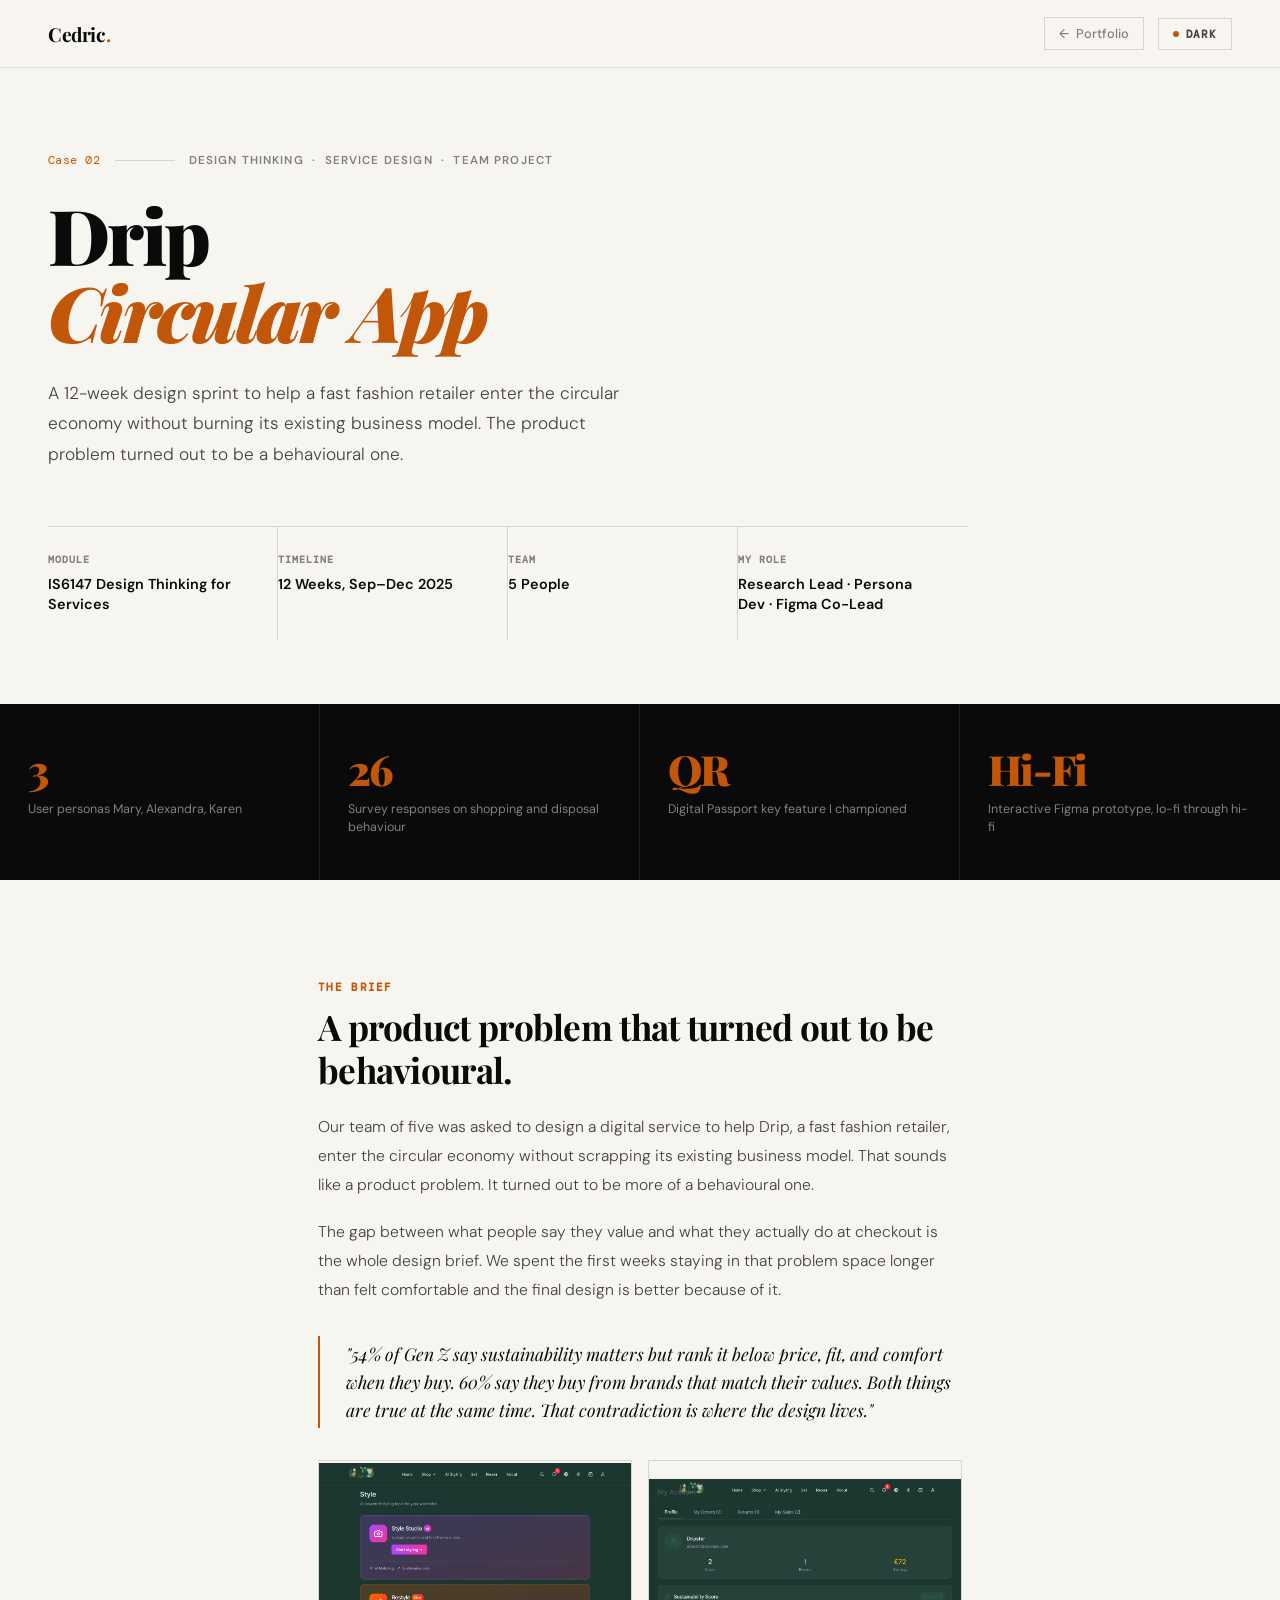
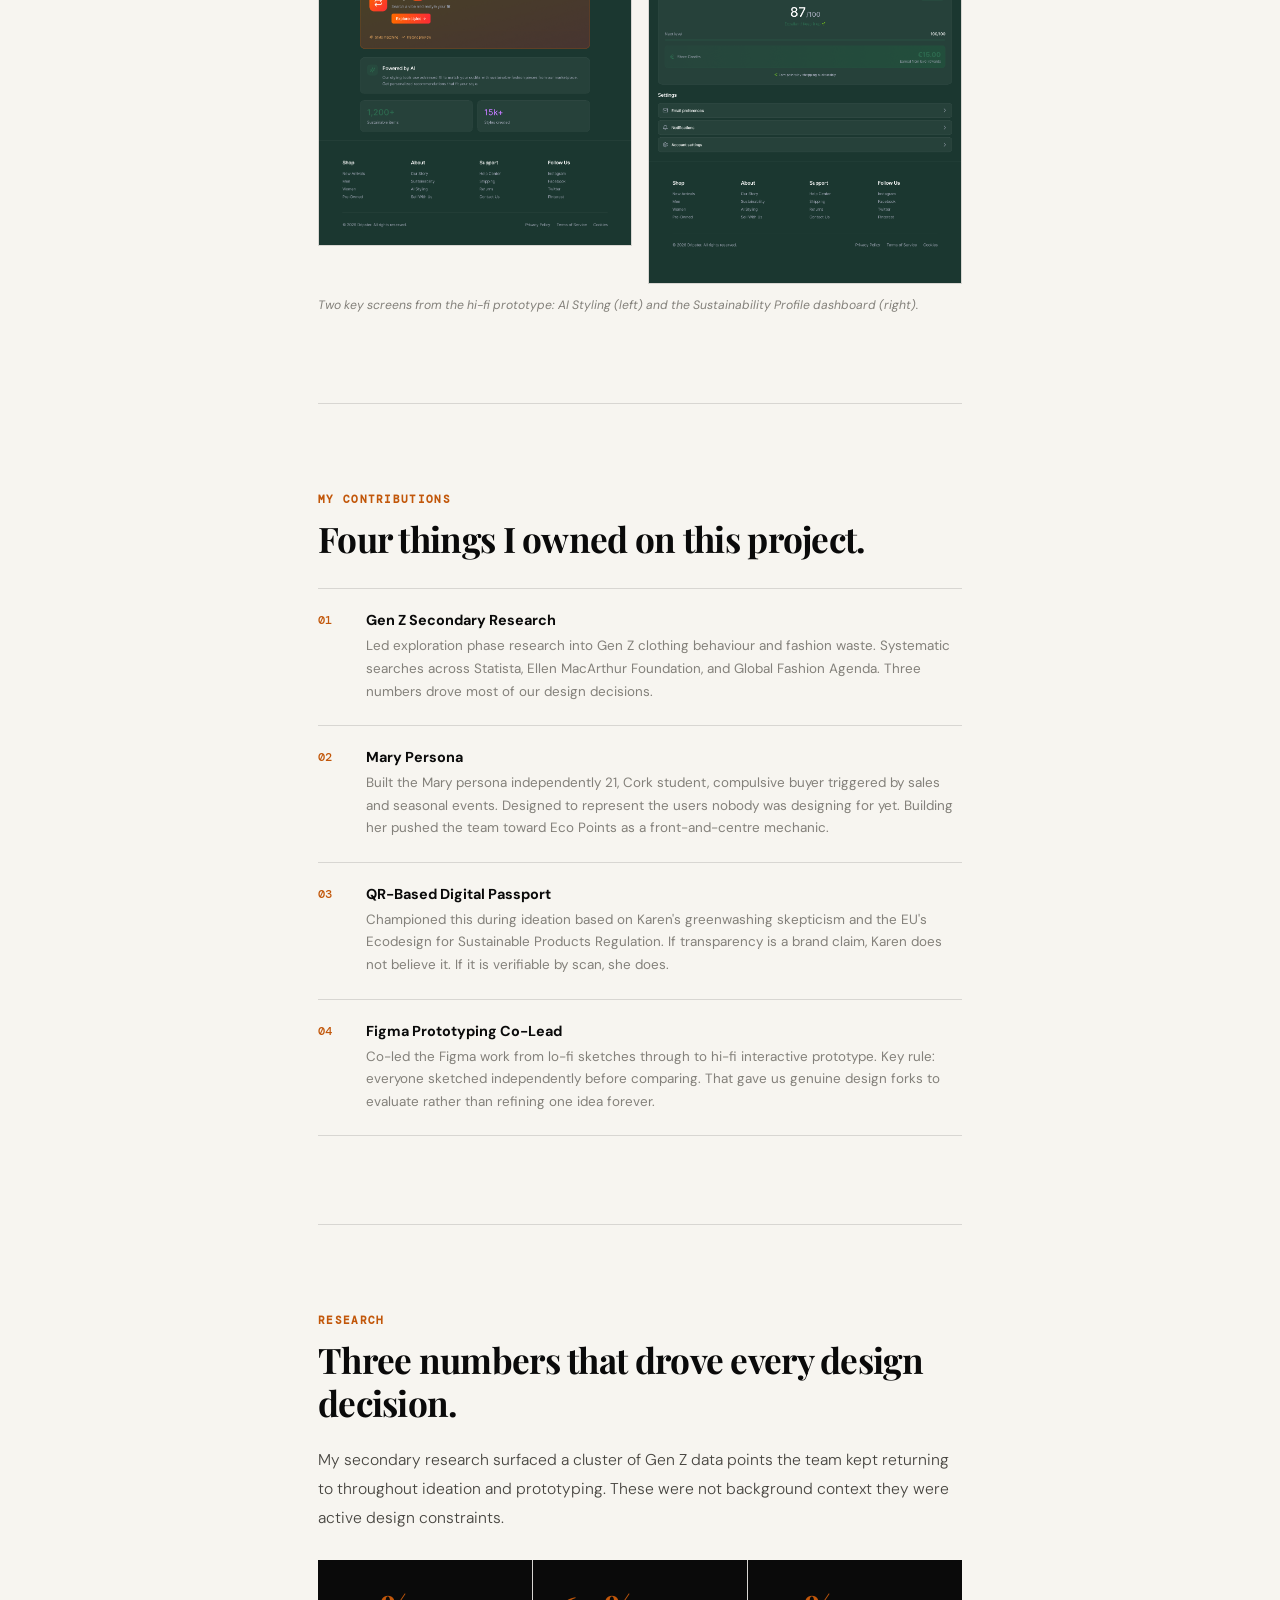
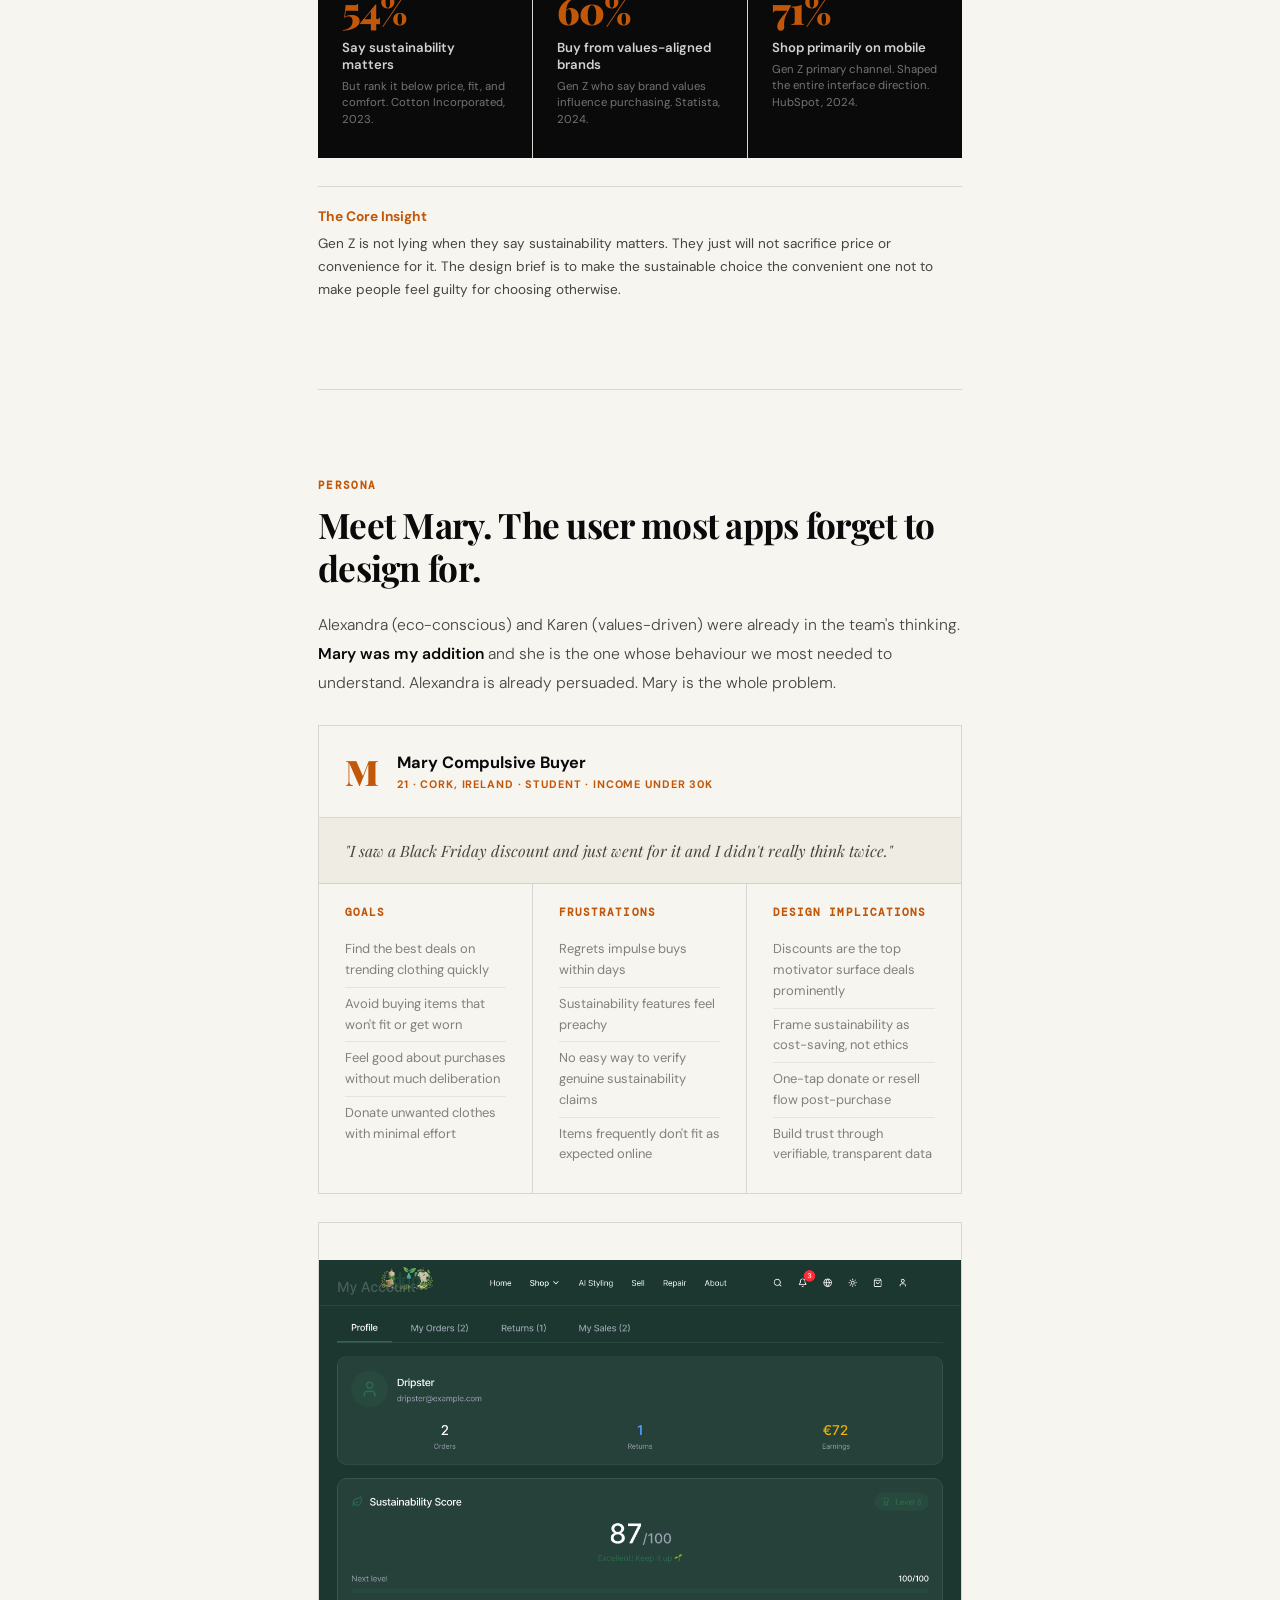
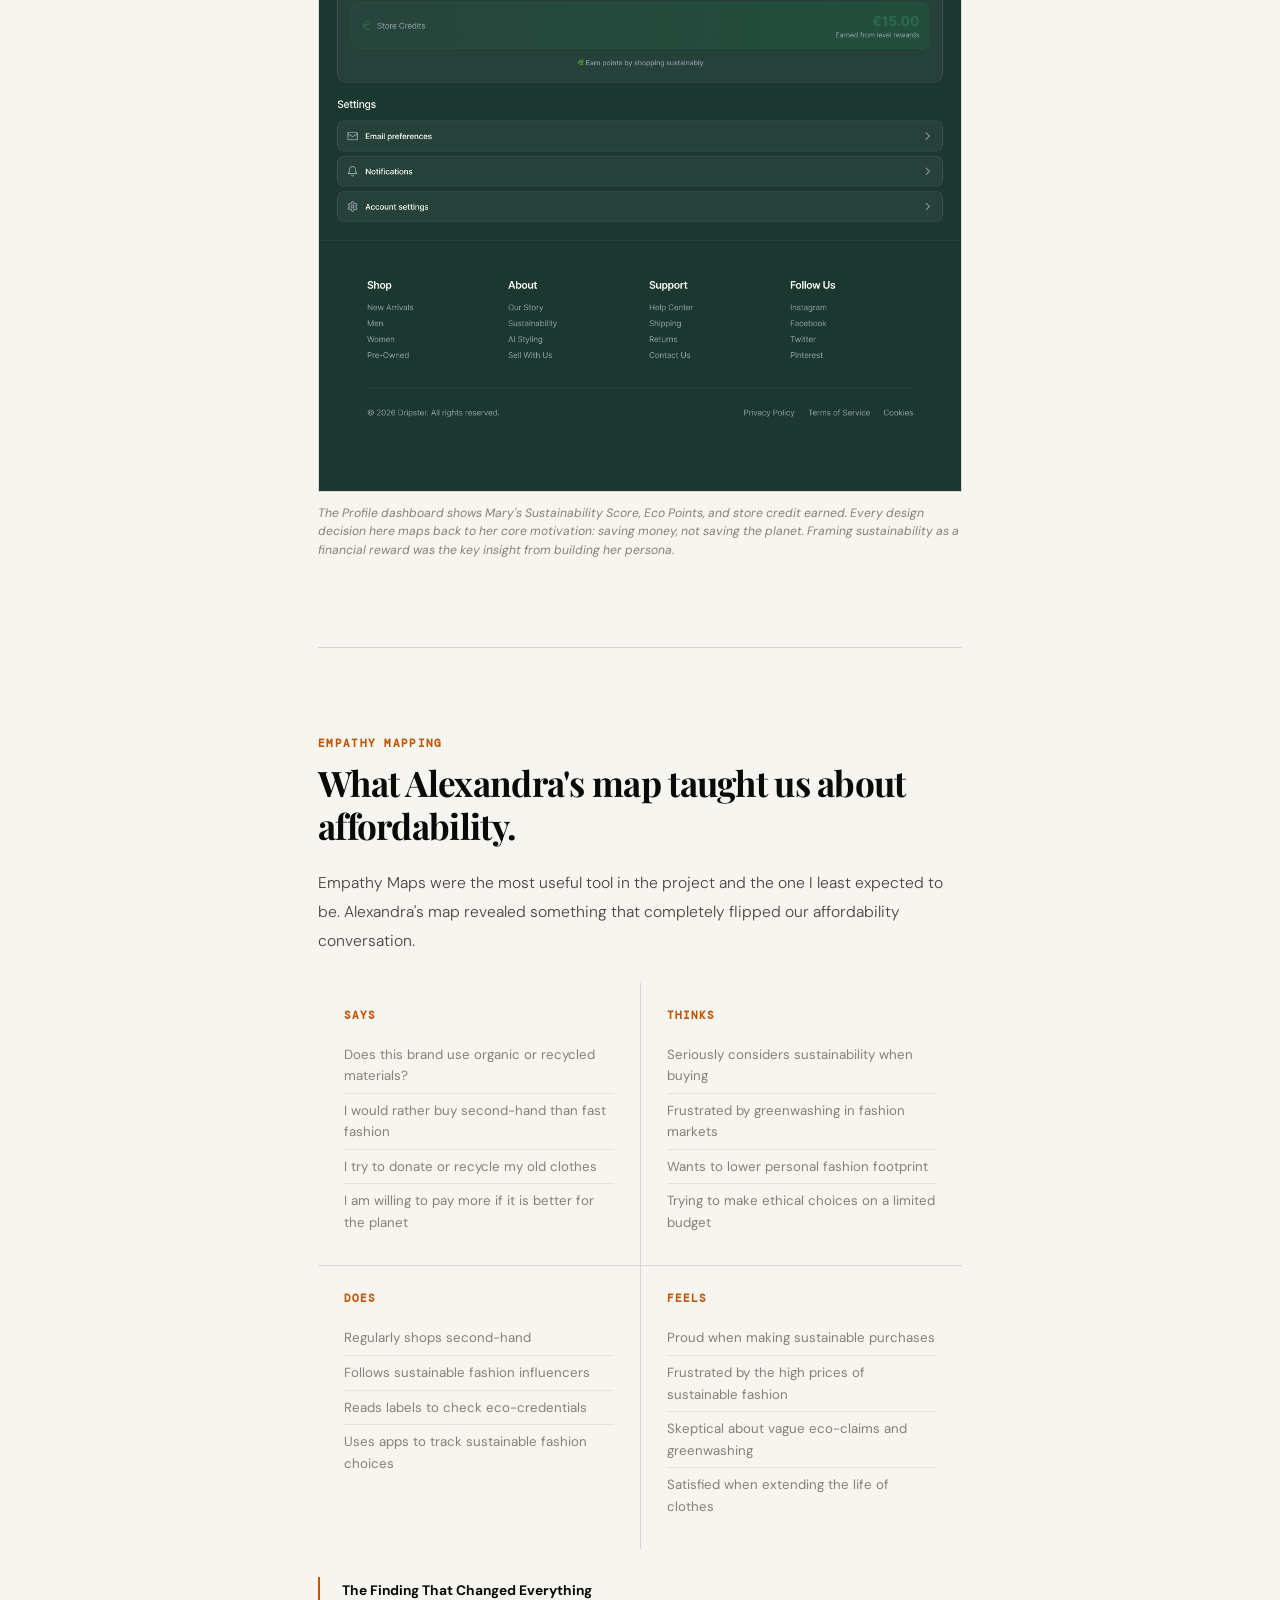
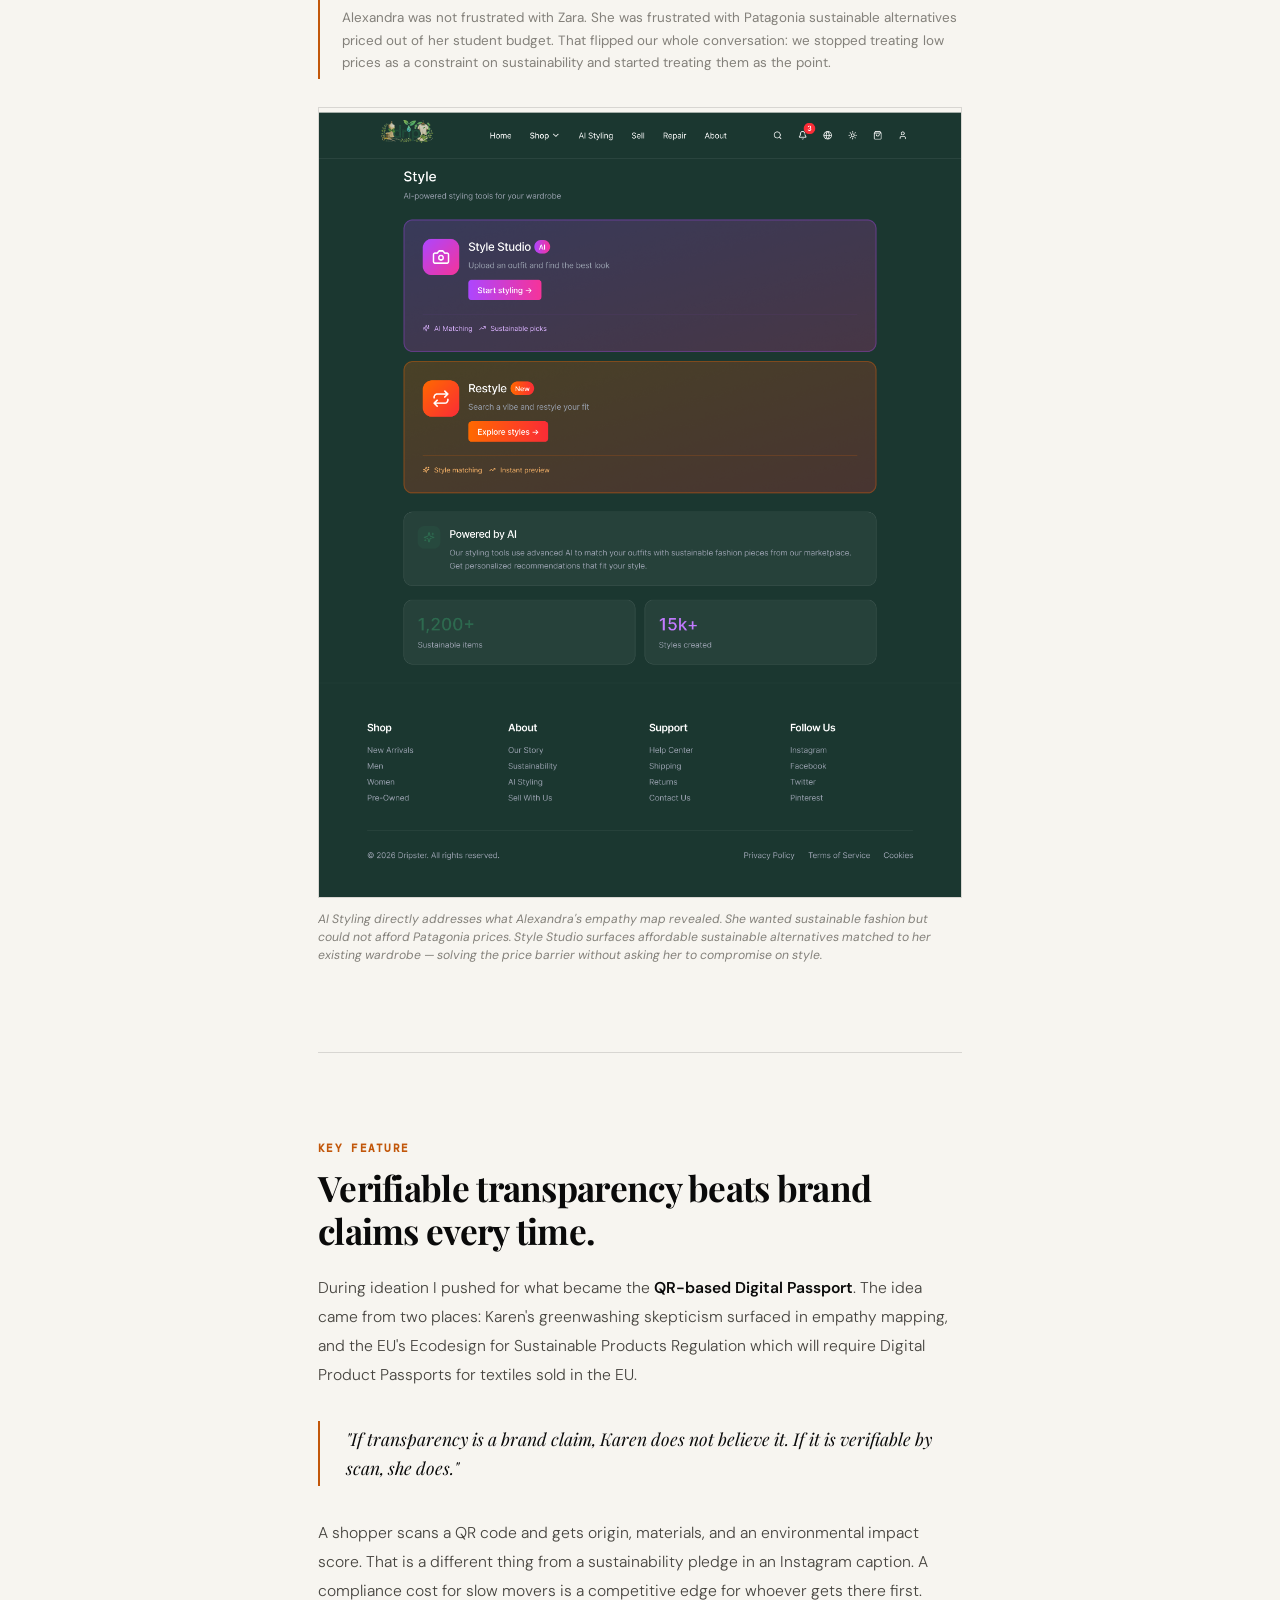
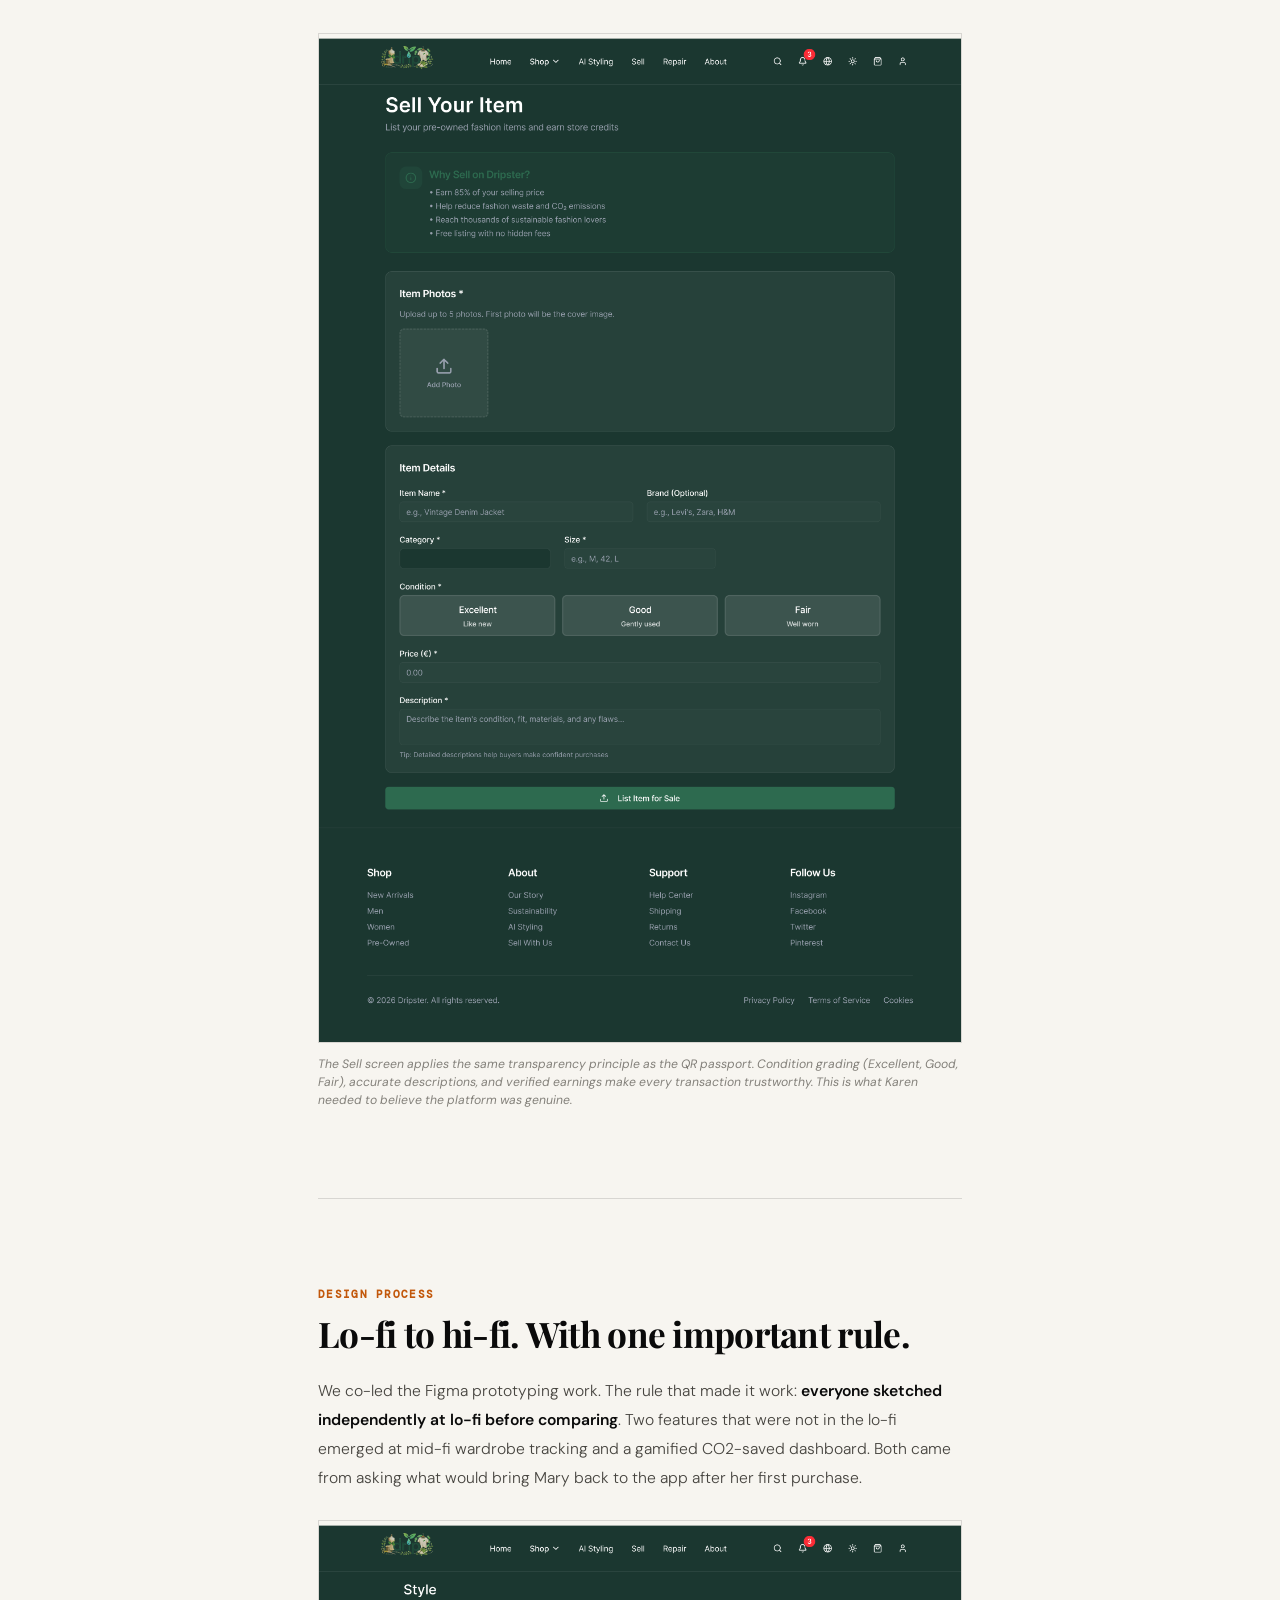
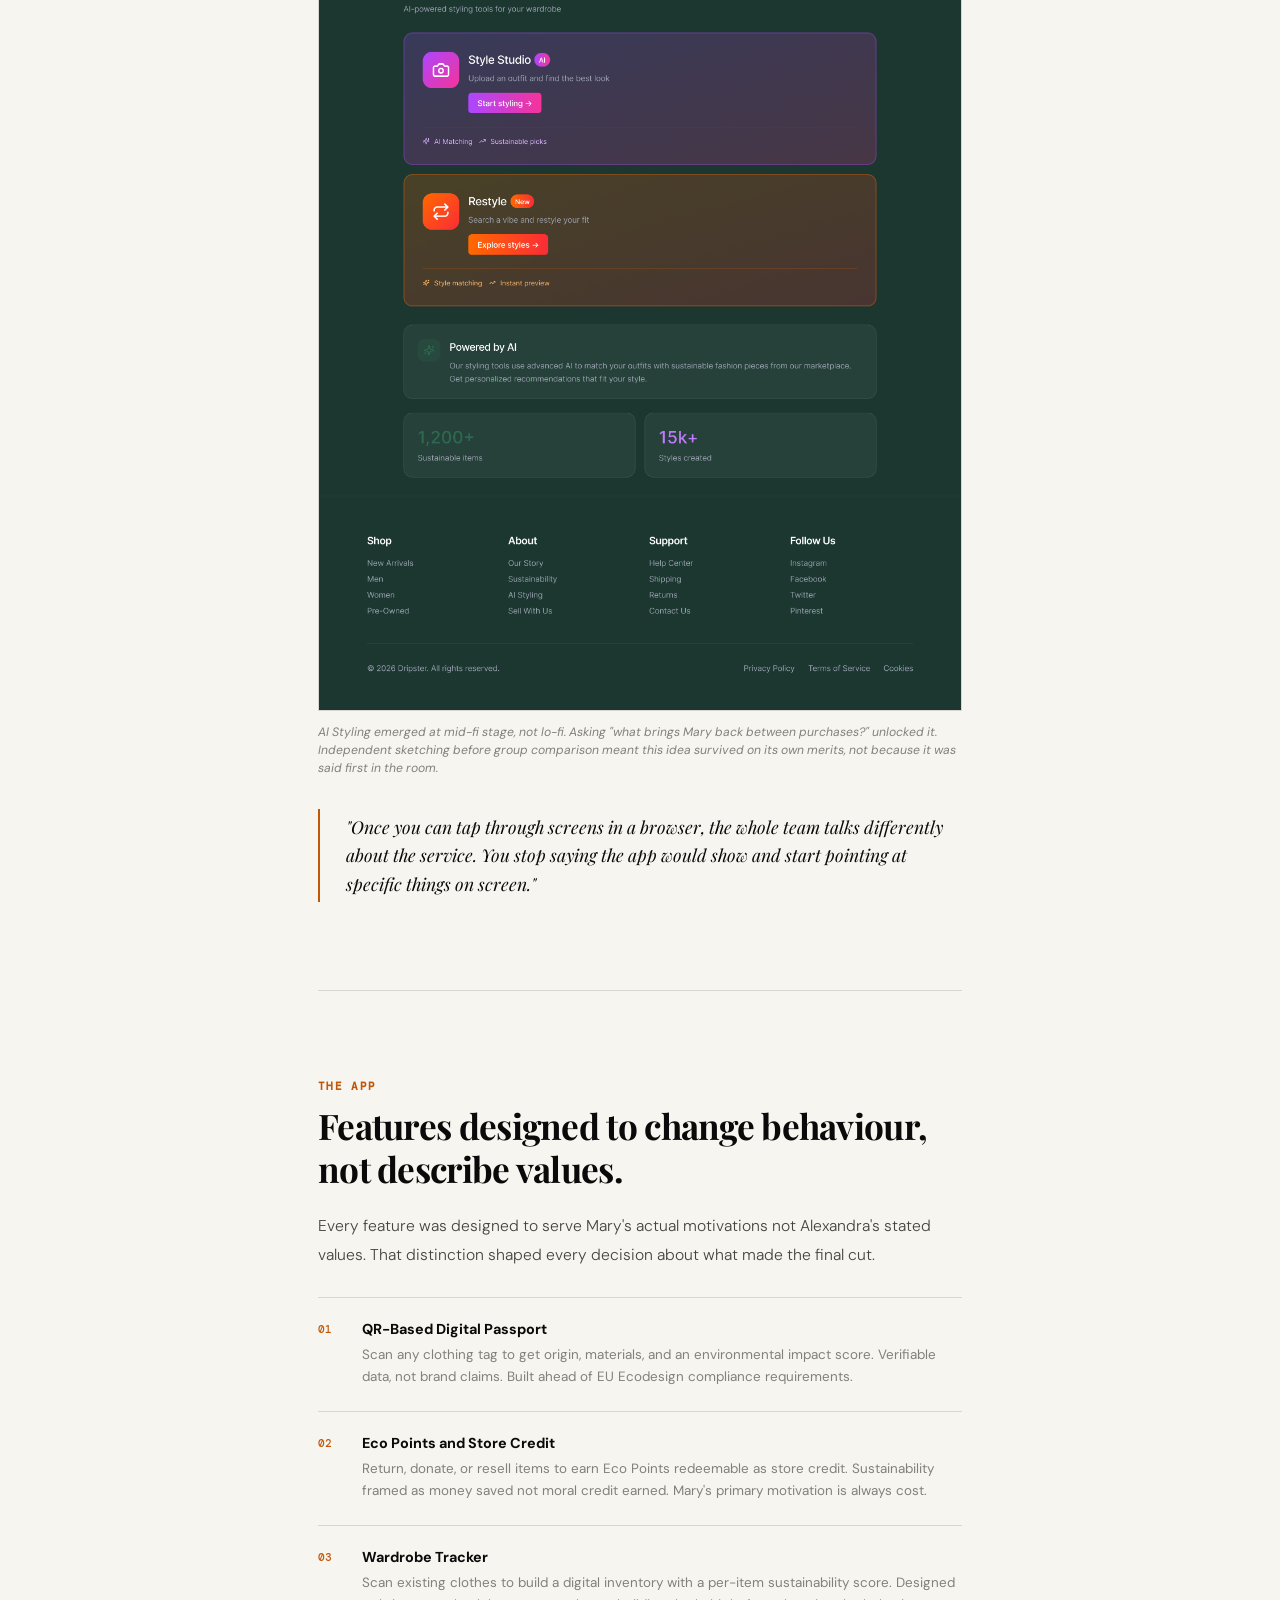
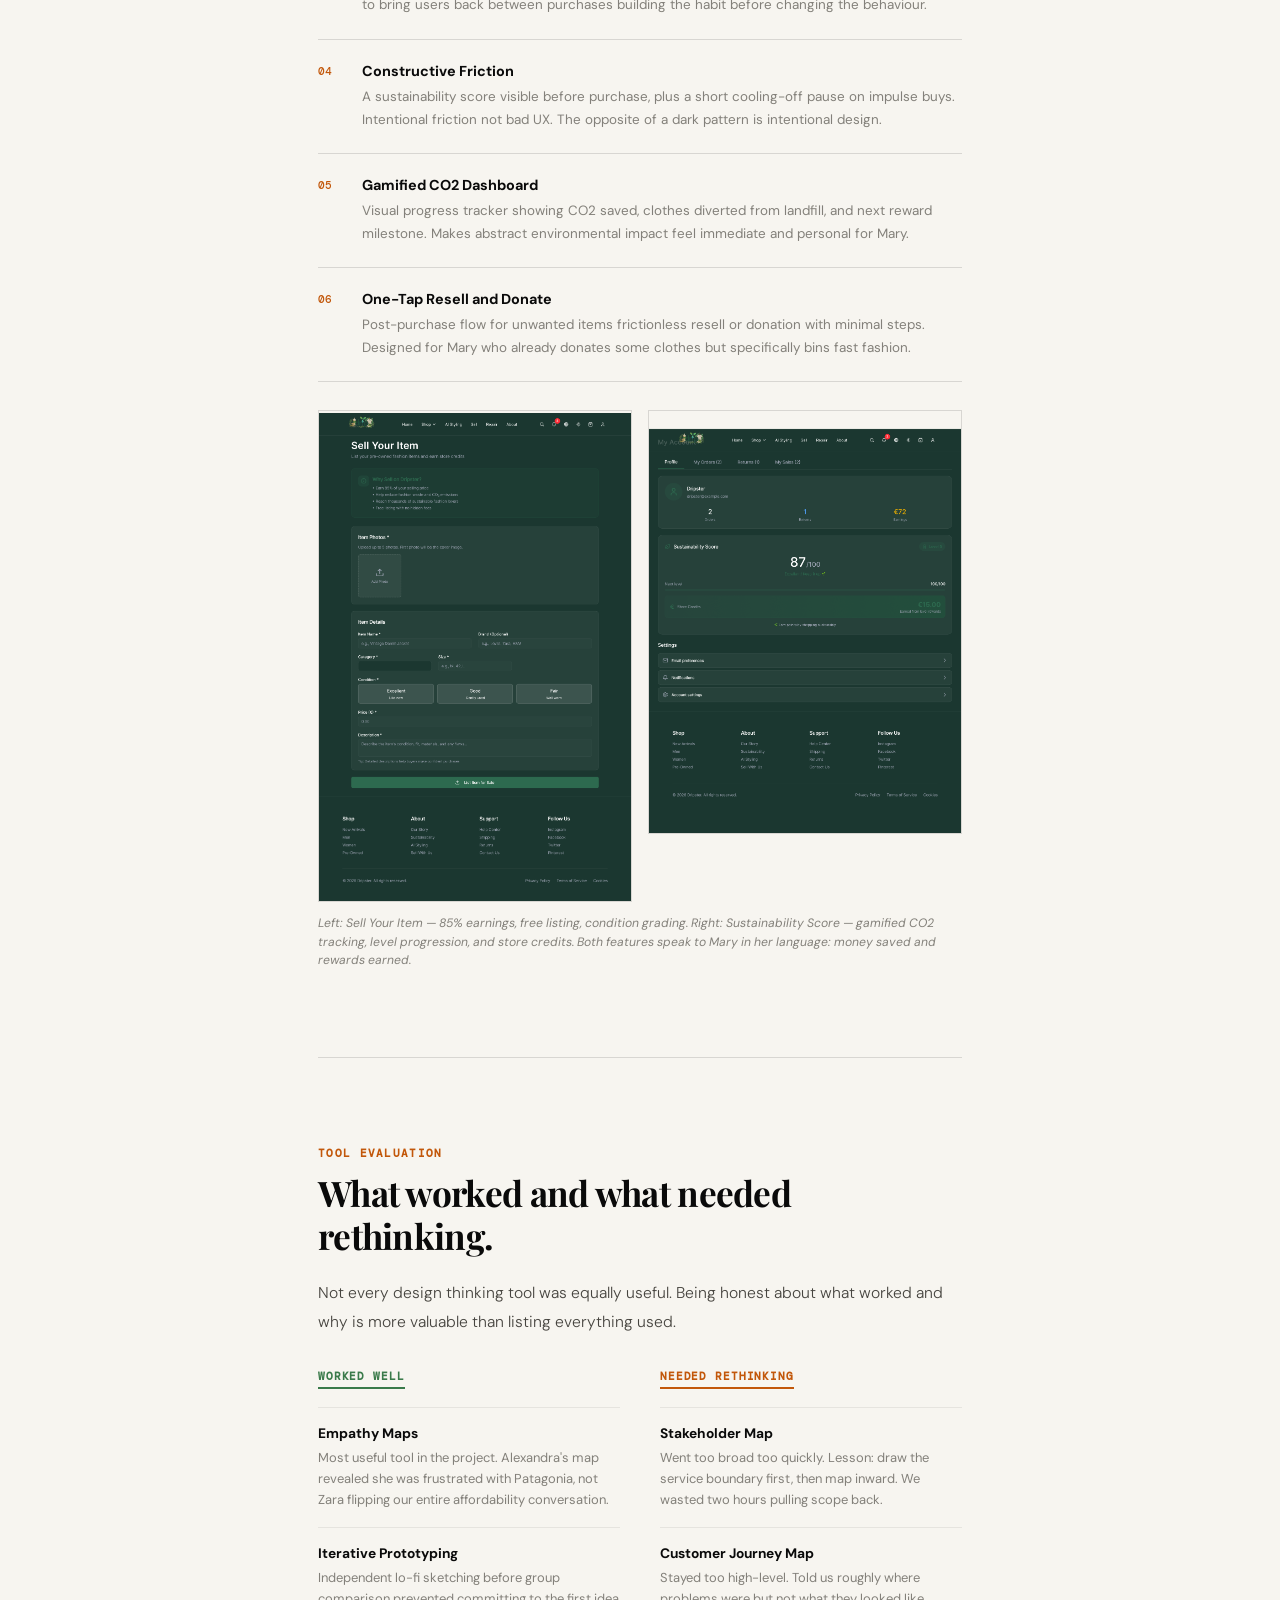
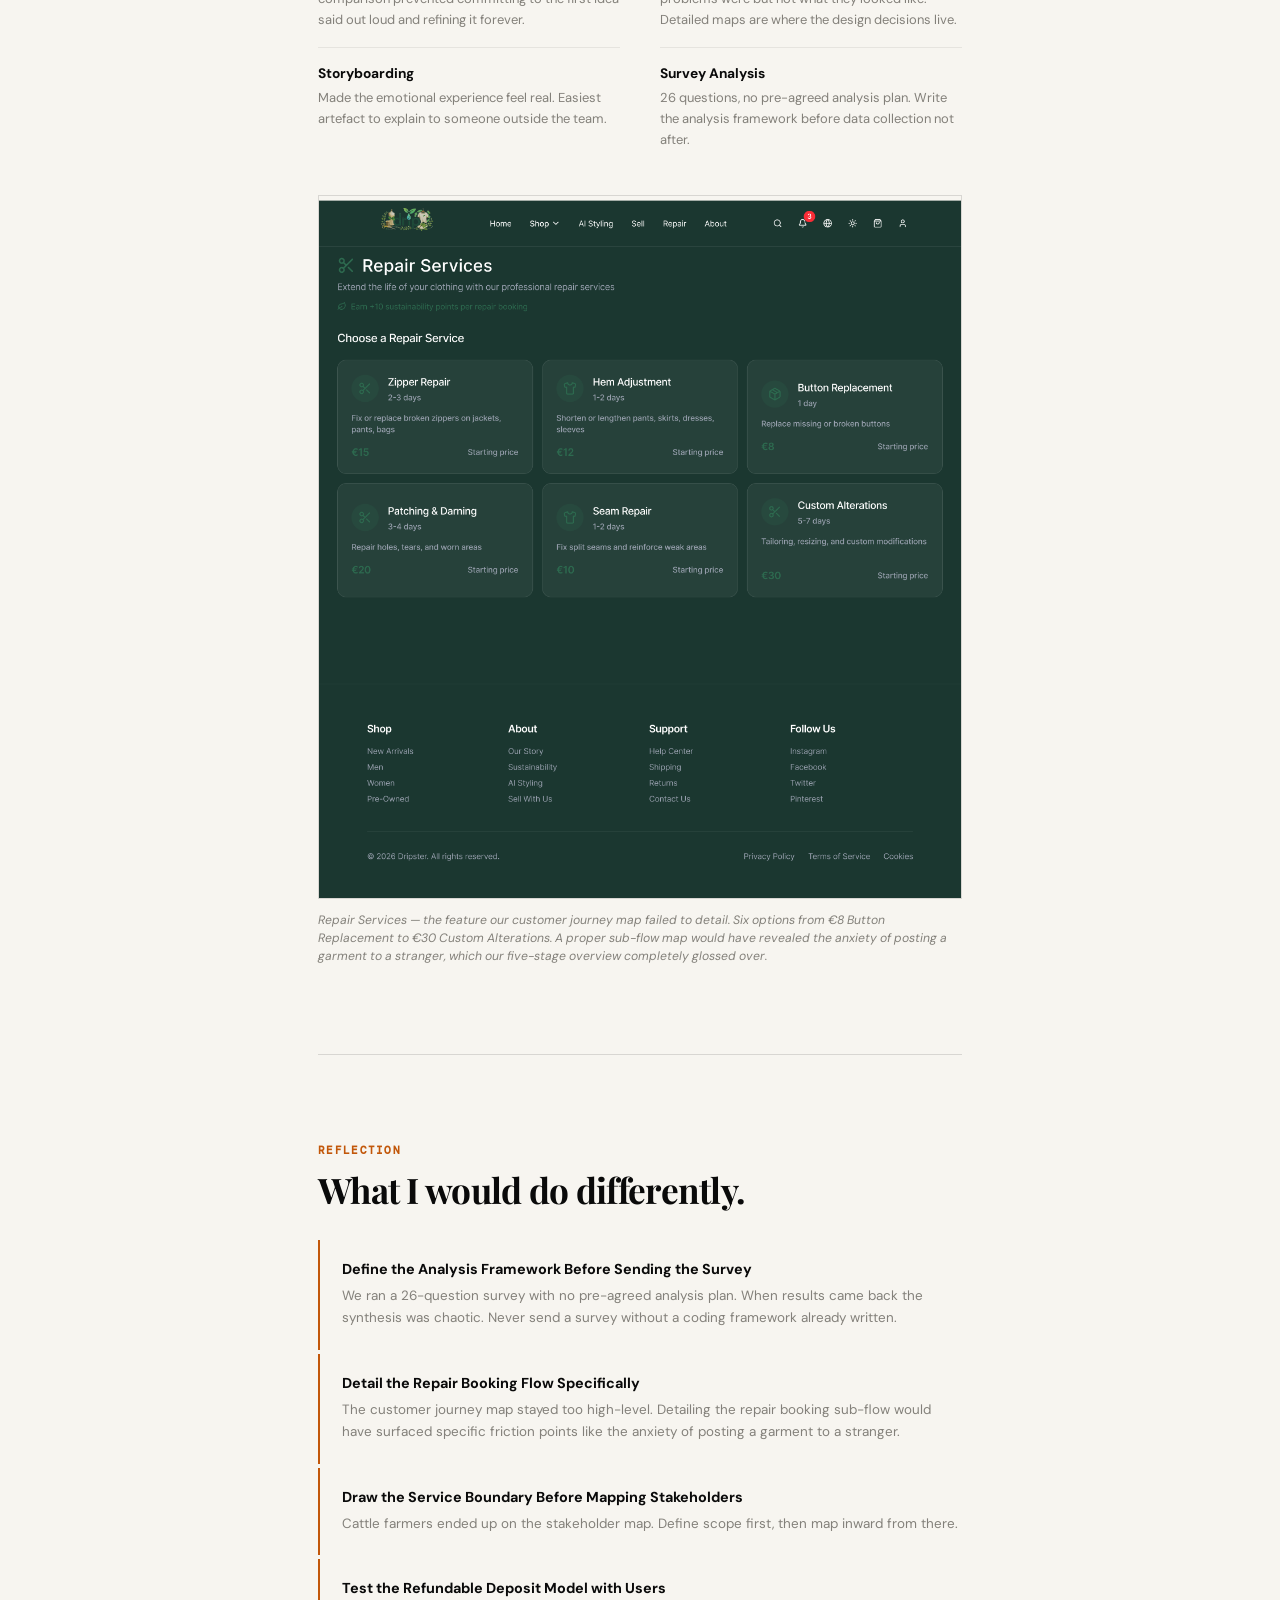
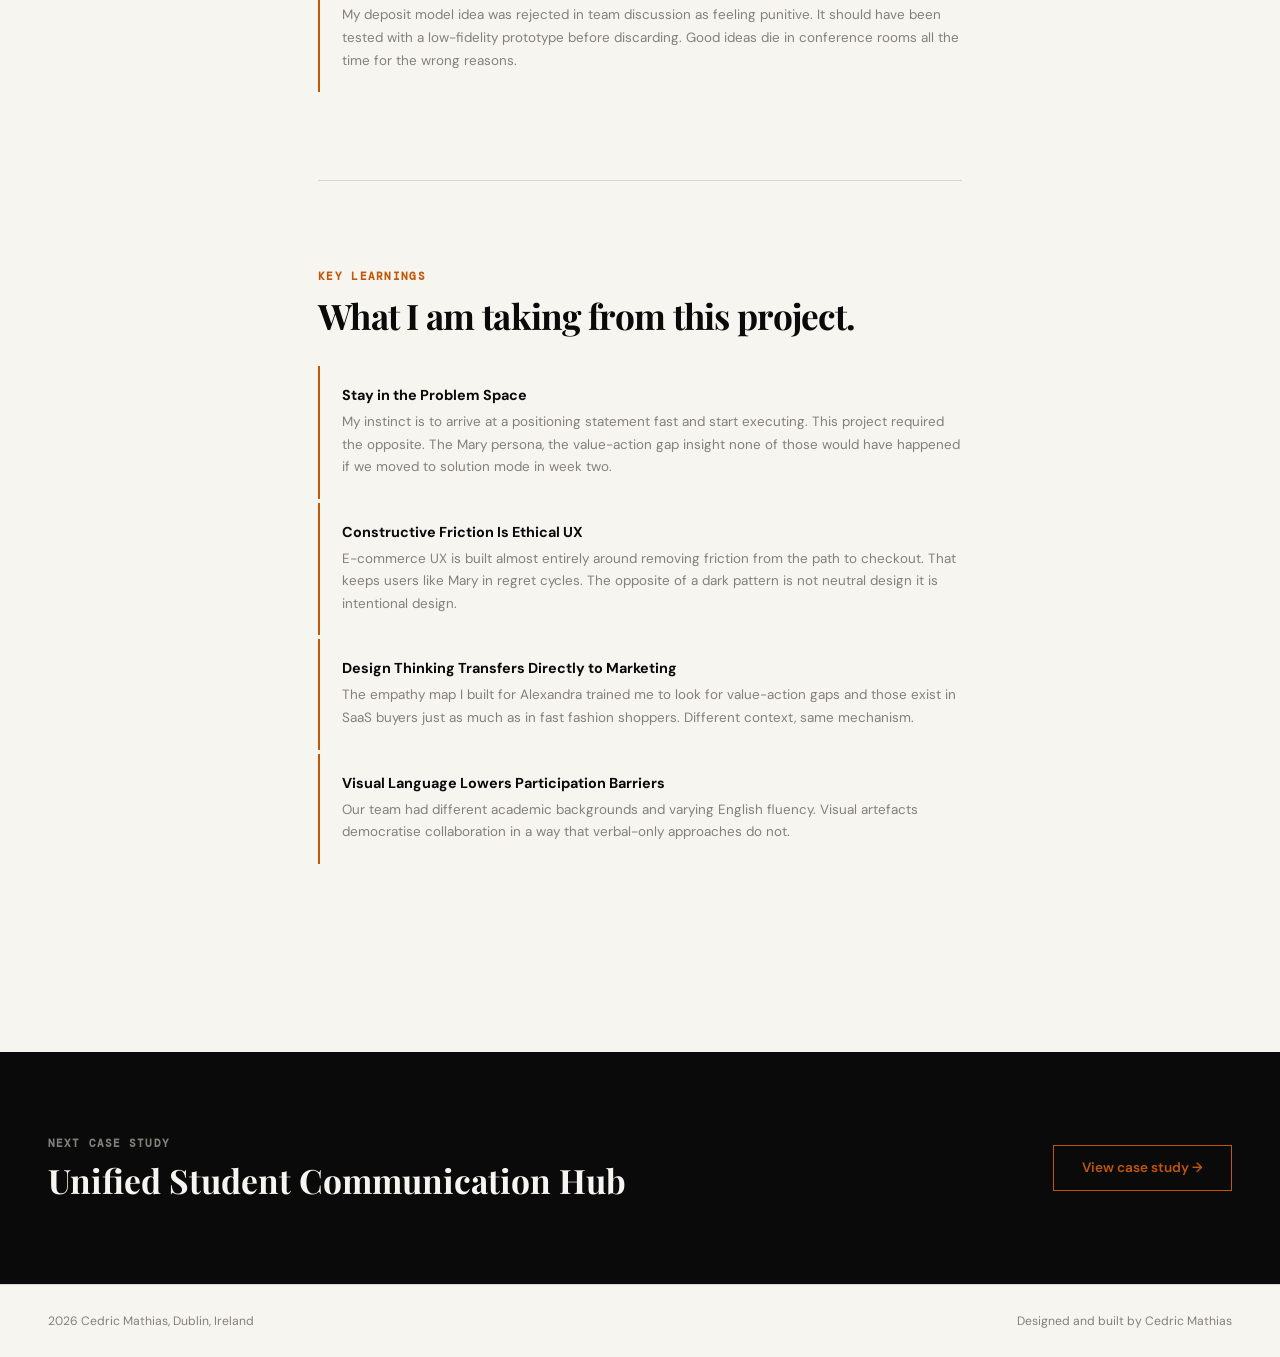
==== drip.html @ ef755ccb "Reorder projects, fix dark-theme text contrast, add CV download - Homepage project order and case-st" ====
<!DOCTYPE html>
<html lang="en" data-theme="light">
<head>
  <meta charset="UTF-8" />
  <meta name="viewport" content="width=device-width, initial-scale=1.0" />
  <title>Drip Circular App Cedric Mathias</title>
  <meta name="description" content="Drip Circular App Design Thinking and Service Design case study by Cedric Mathias." />
  <link rel="canonical" href="https://cedricmathias1.github.io/drip.html" />

  <meta property="og:type" content="website" />
  <meta property="og:title" content="Drip Circular App — Cedric Mathias" />
  <meta property="og:description" content="Drip Circular App Design Thinking and Service Design case study by Cedric Mathias." />
  <meta property="og:url" content="https://cedricmathias1.github.io/drip.html" />
  <meta property="og:image" content="https://cedricmathias1.github.io/images/drip-profile.png" />
  <meta property="og:site_name" content="Cedric Mathias" />
  <meta name="twitter:card" content="summary_large_image" />
  <meta name="twitter:title" content="Drip Circular App — Cedric Mathias" />
  <meta name="twitter:description" content="Drip Circular App Design Thinking and Service Design case study by Cedric Mathias." />
  <meta name="twitter:image" content="https://cedricmathias1.github.io/images/drip-profile.png" />

  <link href="https://fonts.googleapis.com/css2?family=Playfair+Display:ital,wght@0,400;0,700;0,900;1,400;1,700&family=DM+Sans:wght@300;400;500;600&family=DM+Mono:wght@400;500&display=swap" rel="stylesheet" />
  <style>
    :root {
      --paper:   #f7f5f0;
      --paper-2: #efece3;
      --ink:     #0a0a0a;
      --ink-2:   #46443f;
      --ink-3:   #83807a;
      --line:    rgba(10,10,10,0.13);
      --line-2:  rgba(10,10,10,0.07);
      --accent:  #c2570a;
      --white:   #ffffff;
      --nav-bg:  rgba(247,245,240,0.88);
      /* Fixed light color for text on surfaces that are ALWAYS dark
         (e.g. .next-case), regardless of the active theme. Do not
         redefine this under [data-theme="dark"]. */
      --on-dark: #f7f5f0;
    }
    [data-theme="dark"] {
      --paper:   #0a0a0a;
      --paper-2: #151513;
      --ink:     #f7f5f0;
      --ink-2:   #c2bfb7;
      --ink-3:   #7d7a73;
      --line:    rgba(247,245,240,0.16);
      --line-2:  rgba(247,245,240,0.08);
      --accent:  #f0a040;
      --white:   #151513;
      --nav-bg:  rgba(10,10,10,0.88);
    }

    *, *::before, *::after { margin: 0; padding: 0; box-sizing: border-box; }
    html { scroll-behavior: smooth; }
    body { font-family: 'DM Sans', sans-serif; background: var(--paper); color: var(--ink); overflow-x: hidden; -webkit-font-smoothing: antialiased; transition: background 0.3s, color 0.3s; }
    a { color: inherit; text-decoration: none; }
    img { display: block; max-width: 100%; }
    ::-webkit-scrollbar { width: 3px; }
    ::-webkit-scrollbar-thumb { background: var(--accent); }

    .skip-link { position: absolute; left: -9999px; top: 0; z-index: 999; background: var(--ink); color: var(--paper); padding: 12px 22px; font-size: 0.85rem; font-weight: 600; }
    .skip-link:focus { left: 0; }

    /* NAV */
    .nav { position: fixed; top: 0; left: 0; right: 0; z-index: 200; height: 68px; padding: 0 48px; display: flex; align-items: center; justify-content: space-between; background: var(--nav-bg); backdrop-filter: blur(14px); border-bottom: 1px solid var(--line-2); transition: background 0.3s, border-color 0.3s; }
    .nav-logo { font-family: 'Playfair Display', serif; font-size: 1.2rem; font-weight: 700; color: var(--ink); letter-spacing: -0.02em; }
    .nav-logo span { color: var(--accent); }
    .nav-right { display: flex; align-items: center; gap: 14px; }
    .nav-back { font-size: 0.8rem; font-weight: 500; color: var(--ink-3); display: flex; align-items: center; gap: 7px; padding: 7px 14px; border: 1px solid var(--line); transition: all 0.2s; }
    .nav-back:hover { color: var(--accent); border-color: var(--accent); }
    .nav-toggle { height: 32px; padding: 0 14px; border: 1px solid var(--line); background: transparent; font-size: 0.68rem; font-weight: 600; color: var(--ink-2); letter-spacing: 0.08em; text-transform: uppercase; cursor: pointer; display: flex; align-items: center; gap: 7px; transition: all 0.2s; font-family: 'DM Mono', monospace; }
    .nav-toggle:hover { border-color: var(--accent); color: var(--accent); }
    .nav-toggle-dot { width: 6px; height: 6px; border-radius: 50%; background: var(--accent); flex-shrink: 0; }

    /* HERO */
    .cs-hero { padding: 152px 48px 0; }
    .cs-hero-inner { max-width: 920px; }
    .cs-eyebrow { display: flex; align-items: center; gap: 14px; margin-bottom: 28px; }
    .cs-eyebrow-num { font-family: 'DM Mono', monospace; font-size: 0.78rem; color: var(--accent); letter-spacing: 0.04em; }
    .cs-eyebrow-line { flex: 1; max-width: 60px; height: 1px; background: var(--line); }
    .cs-tag { font-size: 0.72rem; font-weight: 600; letter-spacing: 0.1em; text-transform: uppercase; color: var(--ink-3); }
    .cs-headline { font-family: 'Playfair Display', serif; font-size: clamp(2.8rem, 6vw, 5rem); font-weight: 900; line-height: 1.0; letter-spacing: -0.035em; color: var(--ink); margin-bottom: 28px; }
    .cs-headline em { font-style: italic; color: var(--accent); }
    .cs-sub { font-size: 1.08rem; color: var(--ink-2); max-width: 600px; line-height: 1.78; font-weight: 300; margin-bottom: 56px; }

    .cs-meta { display: grid; grid-template-columns: repeat(4, 1fr); border-top: 1px solid var(--line); }
    .cs-meta-item { padding: 26px 28px 26px 0; border-right: 1px solid var(--line); }
    .cs-meta-item:last-child { border-right: none; }
    .cs-meta-label { font-size: 0.64rem; font-weight: 600; text-transform: uppercase; letter-spacing: 0.1em; color: var(--ink-3); margin-bottom: 8px; font-family: 'DM Mono', monospace; }
    .cs-meta-value { font-size: 0.9rem; font-weight: 600; color: var(--ink); line-height: 1.4; }

    /* STATS */
    .cs-stats { display: grid; grid-template-columns: repeat(4, 1fr); background: var(--ink); margin-top: 64px; }
    [data-theme="dark"] .cs-stats { background: var(--paper-2); }
    .cs-stat { padding: 44px 28px; border-right: 1px solid rgba(247,245,240,0.1); }
    [data-theme="dark"] .cs-stat { border-right-color: var(--line); }
    .cs-stat:last-child { border-right: none; }
    .cs-stat-num { font-family: 'Playfair Display', serif; font-size: 2.6rem; font-weight: 900; color: var(--accent); line-height: 1; letter-spacing: -0.04em; margin-bottom: 10px; }
    .cs-stat-desc { font-size: 0.78rem; color: rgba(247,245,240,0.5); line-height: 1.45; font-weight: 400; }

    /* BODY */
    .cs-body { max-width: 740px; margin: 0 auto; padding: 100px 48px; }
    .cs-block { margin-bottom: 88px; }

    .cs-kicker { font-size: 0.68rem; font-weight: 600; letter-spacing: 0.12em; text-transform: uppercase; color: var(--accent); margin-bottom: 12px; font-family: 'DM Mono', monospace; }
    h2 { font-family: 'Playfair Display', serif; font-size: clamp(1.6rem, 3vw, 2.2rem); font-weight: 700; color: var(--ink); line-height: 1.22; margin-bottom: 20px; letter-spacing: -0.02em; }
    .cs-p { font-size: 0.98rem; line-height: 1.85; color: var(--ink-2); margin-bottom: 18px; font-weight: 300; }
    .cs-p strong { color: var(--ink); font-weight: 600; }

    .cs-quote { border-left: 2px solid var(--accent); padding: 4px 0 4px 26px; margin: 32px 0; font-family: 'Playfair Display', serif; font-style: italic; font-size: 1.1rem; color: var(--ink); line-height: 1.6; }

    .cs-img { width: 100%; border: 1px solid var(--line); margin: 28px 0; }
    .cs-caption { font-size: 0.76rem; color: var(--ink-3); margin-top: -16px; margin-bottom: 28px; font-style: italic; line-height: 1.5; }
    .cs-divider { height: 1px; background: var(--line); margin: 0 0 88px; }

    /* DATA STATS */
    .data-trio { display: grid; grid-template-columns: repeat(3, 1fr); gap: 1px; background: var(--line); margin: 28px 0; }
    .data-card { background: var(--ink); padding: 30px 24px; }
    [data-theme="dark"] .data-card { background: var(--paper-2); }
    .data-num { font-family: 'Playfair Display', serif; font-size: 2.4rem; font-weight: 900; color: var(--accent); line-height: 1; margin-bottom: 10px; letter-spacing: -0.03em; }
    .data-label { font-size: 0.82rem; font-weight: 600; color: rgba(247,245,240,0.85); margin-bottom: 6px; }
    .data-source { font-size: 0.71rem; color: rgba(247,245,240,0.45); line-height: 1.45; }
    .data-insight { border-top: 1px solid var(--line); padding: 20px 0 0; margin-top: 20px; }
    .data-insight h4 { font-size: 0.86rem; font-weight: 700; color: var(--accent); margin-bottom: 8px; }
    .data-insight p { font-size: 0.85rem; color: var(--ink-2); line-height: 1.68; margin: 0; }

    /* CONTRIBUTIONS / NUMBERED LISTS */
    .contrib-list { margin: 28px 0; }
    .contrib-row { display: flex; align-items: flex-start; gap: 22px; padding: 22px 0; border-top: 1px solid var(--line); }
    .contrib-list .contrib-row:last-child { border-bottom: 1px solid var(--line); }
    .contrib-n { font-family: 'DM Mono', monospace; font-size: 0.72rem; font-weight: 500; color: var(--accent); width: 26px; flex-shrink: 0; padding-top: 2px; }
    .contrib-content h4 { font-size: 0.9rem; font-weight: 700; color: var(--ink); margin-bottom: 6px; }
    .contrib-content p { font-size: 0.84rem; color: var(--ink-3); line-height: 1.68; margin: 0; }

    /* PERSONA CARD */
    .persona-full { border: 1px solid var(--line); margin: 28px 0; }
    .persona-header { display: flex; align-items: center; gap: 18px; padding: 26px; border-bottom: 1px solid var(--line); }
    .persona-initial { font-family: 'Playfair Display', serif; font-size: 2.2rem; font-weight: 900; color: var(--accent); line-height: 1; }
    .persona-header-info h4 { font-size: 1.02rem; font-weight: 700; color: var(--ink); }
    .persona-role-tag { font-size: 0.68rem; font-weight: 700; text-transform: uppercase; letter-spacing: 0.08em; color: var(--accent); margin-top: 4px; }
    .persona-quote-strip { padding: 20px 26px; background: var(--paper-2); border-bottom: 1px solid var(--line); font-style: italic; font-family: 'Playfair Display', serif; font-size: 0.98rem; color: var(--ink-2); line-height: 1.6; }
    .persona-cols { display: grid; grid-template-columns: 1fr 1fr 1fr; }
    .persona-col { padding: 22px 26px; border-right: 1px solid var(--line); }
    .persona-col:last-child { border-right: none; }
    .persona-col-title { font-size: 0.66rem; font-weight: 700; text-transform: uppercase; letter-spacing: 0.1em; color: var(--accent); margin-bottom: 14px; font-family: 'DM Mono', monospace; }
    .persona-col ul { list-style: none; }
    .persona-col li { font-size: 0.81rem; color: var(--ink-3); line-height: 1.6; padding: 6px 0; border-top: 1px solid var(--line-2); }
    .persona-col li:first-child { border-top: none; }

    /* EMPATHY MAP */
    .empathy-grid { display: grid; grid-template-columns: 1fr 1fr; gap: 1px; background: var(--line); margin: 28px 0; }
    .empathy-quad { background: var(--paper); padding: 26px; }
    .empathy-label { font-size: 0.66rem; font-weight: 700; text-transform: uppercase; letter-spacing: 0.1em; color: var(--accent); margin-bottom: 16px; font-family: 'DM Mono', monospace; }
    .empathy-quad ul { list-style: none; }
    .empathy-quad li { font-size: 0.83rem; color: var(--ink-3); line-height: 1.62; padding: 6px 0; border-top: 1px solid var(--line-2); }
    .empathy-quad li:first-child { border-top: none; }
    .empathy-finding { border-left: 2px solid var(--accent); padding: 4px 0 4px 22px; margin-top: 20px; }
    .empathy-finding h4 { font-size: 0.86rem; font-weight: 700; color: var(--ink); margin-bottom: 8px; }
    .empathy-finding p { font-size: 0.84rem; color: var(--ink-3); line-height: 1.68; margin: 0; }

    /* FEATURES */
    .feature-list { margin: 28px 0; }
    .feature-item { display: flex; align-items: flex-start; gap: 22px; padding: 22px 0; border-top: 1px solid var(--line); }
    .feature-list .feature-item:last-child { border-bottom: 1px solid var(--line); }
    .feature-n { font-family: 'DM Mono', monospace; font-size: 0.7rem; font-weight: 500; color: var(--accent); width: 22px; flex-shrink: 0; padding-top: 2px; }
    .feature-content h4 { font-size: 0.9rem; font-weight: 700; color: var(--ink); margin-bottom: 6px; }
    .feature-content p { font-size: 0.84rem; color: var(--ink-3); line-height: 1.68; margin: 0; }

    /* TOOL EVAL */
    .tools-eval { display: grid; grid-template-columns: 1fr 1fr; gap: 40px; margin: 28px 0; }
    .eval-col-label { display: inline-block; font-size: 0.68rem; font-weight: 700; text-transform: uppercase; letter-spacing: 0.08em; padding-bottom: 4px; margin-bottom: 18px; border-bottom: 2px solid; font-family: 'DM Mono', monospace; }
    .eval-col-label.good { color: #3a7a4a; border-color: #3a7a4a; }
    [data-theme="dark"] .eval-col-label.good { color: #4ade80; border-color: #4ade80; }
    .eval-col-label.rethink { color: var(--accent); border-color: var(--accent); }
    .eval-entry { padding: 16px 0; border-top: 1px solid var(--line-2); }
    .eval-entry:first-of-type { border-top: none; }
    .eval-entry h4 { font-size: 0.86rem; font-weight: 700; color: var(--ink); margin-bottom: 6px; }
    .eval-entry p { font-size: 0.81rem; color: var(--ink-3); line-height: 1.62; margin: 0; }

    /* REFLECTION */
    .reflection-list { margin: 28px 0; }
    .reflection-item { padding: 20px 0 20px 22px; border-left: 2px solid var(--accent); margin-bottom: 4px; }
    .reflection-item h4 { font-size: 0.9rem; font-weight: 700; color: var(--ink); margin-bottom: 7px; }
    .reflection-item p { font-size: 0.84rem; color: var(--ink-3); line-height: 1.68; margin: 0; }

    /* NEXT */
    .next-case { background: var(--ink); padding: 84px 48px; display: flex; align-items: center; justify-content: space-between; gap: 32px; }
    [data-theme="dark"] .next-case { background: var(--paper-2); border-top: 1px solid var(--line); }
    .next-label { font-size: 0.7rem; font-weight: 700; letter-spacing: 0.1em; text-transform: uppercase; color: rgba(247,245,240,0.5); margin-bottom: 10px; font-family: 'DM Mono', monospace; }
    .next-title { font-family: 'Playfair Display', serif; font-size: clamp(1.5rem, 3vw, 2.1rem); font-weight: 700; color: var(--on-dark); line-height: 1.2; }
    .next-btn { flex-shrink: 0; height: 46px; padding: 0 28px; border: 1px solid var(--accent); color: var(--accent); font-size: 0.85rem; font-weight: 600; display: inline-flex; align-items: center; gap: 8px; transition: all 0.2s; white-space: nowrap; }
    .next-btn:hover { background: var(--accent); color: var(--white); }

    .footer { padding: 28px 48px; display: flex; justify-content: space-between; align-items: center; border-top: 1px solid var(--line); }
    .footer p { font-size: 0.76rem; color: var(--ink-3); }

    .reveal { opacity: 0; transform: translateY(20px); transition: opacity 0.6s ease, transform 0.6s ease; }
    .reveal.visible { opacity: 1; transform: translateY(0); }

    @media (max-width: 768px) {
      .nav { padding: 0 20px; }
      .cs-hero { padding: 118px 20px 0; }
      .cs-body { padding: 72px 20px; }
      .next-case { padding: 56px 20px; flex-direction: column; align-items: flex-start; gap: 24px; }
      .footer { padding: 22px 20px; flex-direction: column; gap: 8px; text-align: center; }
      .cs-meta { grid-template-columns: 1fr 1fr; }
      .cs-stats { grid-template-columns: 1fr 1fr; }
      .data-trio { grid-template-columns: 1fr; }
      .persona-cols { grid-template-columns: 1fr; }
      .empathy-grid { grid-template-columns: 1fr; }
      .tools-eval { grid-template-columns: 1fr; }
    }
  </style>
</head>
<body>

<a href="#main" class="skip-link">Skip to content</a>

<header class="nav">
  <a href="index.html" class="nav-logo">Cedric<span>.</span></a>
  <div class="nav-right">
    <a href="index.html" class="nav-back"><span>&#8592;</span> Portfolio</a>
    <button class="nav-toggle" onclick="toggleTheme()" id="themeBtn" aria-label="Toggle theme">
      <span class="nav-toggle-dot"></span>
      <span id="themeLabel">Dark</span>
    </button>
  </div>
</header>

<!-- HERO -->
<section class="cs-hero" id="main">
  <div class="cs-hero-inner">
    <div class="cs-eyebrow">
      <span class="cs-eyebrow-num">Case 02</span>
      <span class="cs-eyebrow-line"></span>
      <span class="cs-tag">Design Thinking &nbsp;·&nbsp; Service Design &nbsp;·&nbsp; Team Project</span>
    </div>
    <h1 class="cs-headline">Drip<br><em>Circular App</em></h1>
    <p class="cs-sub">A 12-week design sprint to help a fast fashion retailer enter the circular economy without burning its existing business model. The product problem turned out to be a behavioural one.</p>
    <div class="cs-meta">
      <div class="cs-meta-item">
        <div class="cs-meta-label">Module</div>
        <div class="cs-meta-value">IS6147 Design Thinking for Services</div>
      </div>
      <div class="cs-meta-item">
        <div class="cs-meta-label">Timeline</div>
        <div class="cs-meta-value">12 Weeks, Sep–Dec 2025</div>
      </div>
      <div class="cs-meta-item">
        <div class="cs-meta-label">Team</div>
        <div class="cs-meta-value">5 People</div>
      </div>
      <div class="cs-meta-item">
        <div class="cs-meta-label">My Role</div>
        <div class="cs-meta-value">Research Lead · Persona Dev · Figma Co-Lead</div>
      </div>
    </div>
  </div>
</section>

<!-- STATS -->
<div class="cs-stats">
  <div class="cs-stat">
    <div class="cs-stat-num">3</div>
    <div class="cs-stat-desc">User personas Mary, Alexandra, Karen</div>
  </div>
  <div class="cs-stat">
    <div class="cs-stat-num">26</div>
    <div class="cs-stat-desc">Survey responses on shopping and disposal behaviour</div>
  </div>
  <div class="cs-stat">
    <div class="cs-stat-num">QR</div>
    <div class="cs-stat-desc">Digital Passport key feature I championed</div>
  </div>
  <div class="cs-stat">
    <div class="cs-stat-num">Hi-Fi</div>
    <div class="cs-stat-desc">Interactive Figma prototype, lo-fi through hi-fi</div>
  </div>
</div>

<!-- BODY -->
<div class="cs-body">

  <!-- BRIEF -->
  <div class="cs-block reveal">
    <div class="cs-kicker">The Brief</div>
    <h2>A product problem that turned out to be behavioural.</h2>
    <p class="cs-p">Our team of five was asked to design a digital service to help Drip, a fast fashion retailer, enter the circular economy without scrapping its existing business model. That sounds like a product problem. It turned out to be more of a behavioural one.</p>
    <p class="cs-p">The gap between what people say they value and what they actually do at checkout is the whole design brief. We spent the first weeks staying in that problem space longer than felt comfortable and the final design is better because of it.</p>
    <div class="cs-quote">"54% of Gen Z say sustainability matters but rank it below price, fit, and comfort when they buy. 60% say they buy from brands that match their values. Both things are true at the same time. That contradiction is where the design lives."</div>
    <div style="display:grid;grid-template-columns:1fr 1fr;gap:16px;margin:28px 0;">
      <img src="images/drip-ai-styling.png" alt="Drip AI Styling screen" style="width:100%;border:1px solid var(--line);" />
      <img src="images/drip-profile.png" alt="Drip Profile and sustainability score" style="width:100%;border:1px solid var(--line);" />
    </div>
    <p class="cs-caption">Two key screens from the hi-fi prototype: AI Styling (left) and the Sustainability Profile dashboard (right).</p>
  </div>

  <div class="cs-divider"></div>

  <!-- MY CONTRIBUTIONS -->
  <div class="cs-block reveal">
    <div class="cs-kicker">My Contributions</div>
    <h2>Four things I owned on this project.</h2>
    <div class="contrib-list">
      <div class="contrib-row">
        <div class="contrib-n">01</div>
        <div class="contrib-content">
          <h4>Gen Z Secondary Research</h4>
          <p>Led exploration phase research into Gen Z clothing behaviour and fashion waste. Systematic searches across Statista, Ellen MacArthur Foundation, and Global Fashion Agenda. Three numbers drove most of our design decisions.</p>
        </div>
      </div>
      <div class="contrib-row">
        <div class="contrib-n">02</div>
        <div class="contrib-content">
          <h4>Mary Persona</h4>
          <p>Built the Mary persona independently 21, Cork student, compulsive buyer triggered by sales and seasonal events. Designed to represent the users nobody was designing for yet. Building her pushed the team toward Eco Points as a front-and-centre mechanic.</p>
        </div>
      </div>
      <div class="contrib-row">
        <div class="contrib-n">03</div>
        <div class="contrib-content">
          <h4>QR-Based Digital Passport</h4>
          <p>Championed this during ideation based on Karen's greenwashing skepticism and the EU's Ecodesign for Sustainable Products Regulation. If transparency is a brand claim, Karen does not believe it. If it is verifiable by scan, she does.</p>
        </div>
      </div>
      <div class="contrib-row">
        <div class="contrib-n">04</div>
        <div class="contrib-content">
          <h4>Figma Prototyping Co-Lead</h4>
          <p>Co-led the Figma work from lo-fi sketches through to hi-fi interactive prototype. Key rule: everyone sketched independently before comparing. That gave us genuine design forks to evaluate rather than refining one idea forever.</p>
        </div>
      </div>
    </div>
  </div>

  <div class="cs-divider"></div>

  <!-- RESEARCH -->
  <div class="cs-block reveal">
    <div class="cs-kicker">Research</div>
    <h2>Three numbers that drove every design decision.</h2>
    <p class="cs-p">My secondary research surfaced a cluster of Gen Z data points the team kept returning to throughout ideation and prototyping. These were not background context they were active design constraints.</p>
    <div class="data-trio">
      <div class="data-card">
        <div class="data-num">54%</div>
        <div class="data-label">Say sustainability matters</div>
        <div class="data-source">But rank it below price, fit, and comfort. Cotton Incorporated, 2023.</div>
      </div>
      <div class="data-card">
        <div class="data-num">60%</div>
        <div class="data-label">Buy from values-aligned brands</div>
        <div class="data-source">Gen Z who say brand values influence purchasing. Statista, 2024.</div>
      </div>
      <div class="data-card">
        <div class="data-num">71%</div>
        <div class="data-label">Shop primarily on mobile</div>
        <div class="data-source">Gen Z primary channel. Shaped the entire interface direction. HubSpot, 2024.</div>
      </div>
    </div>
    <div class="data-insight">
      <h4>The Core Insight</h4>
      <p>Gen Z is not lying when they say sustainability matters. They just will not sacrifice price or convenience for it. The design brief is to make the sustainable choice the convenient one not to make people feel guilty for choosing otherwise.</p>
    </div>
  </div>

  <div class="cs-divider"></div>

  <!-- PERSONA -->
  <div class="cs-block reveal">
    <div class="cs-kicker">Persona</div>
    <h2>Meet Mary. The user most apps forget to design for.</h2>
    <p class="cs-p">Alexandra (eco-conscious) and Karen (values-driven) were already in the team's thinking. <strong>Mary was my addition</strong> and she is the one whose behaviour we most needed to understand. Alexandra is already persuaded. Mary is the whole problem.</p>
    <div class="persona-full">
      <div class="persona-header">
        <div class="persona-initial">M</div>
        <div class="persona-header-info">
          <h4>Mary Compulsive Buyer</h4>
          <div class="persona-role-tag">21 · Cork, Ireland · Student · Income under 30k</div>
        </div>
      </div>
      <div class="persona-quote-strip">"I saw a Black Friday discount and just went for it and I didn't really think twice."</div>
      <div class="persona-cols">
        <div class="persona-col">
          <div class="persona-col-title">Goals</div>
          <ul>
            <li>Find the best deals on trending clothing quickly</li>
            <li>Avoid buying items that won't fit or get worn</li>
            <li>Feel good about purchases without much deliberation</li>
            <li>Donate unwanted clothes with minimal effort</li>
          </ul>
        </div>
        <div class="persona-col">
          <div class="persona-col-title">Frustrations</div>
          <ul>
            <li>Regrets impulse buys within days</li>
            <li>Sustainability features feel preachy</li>
            <li>No easy way to verify genuine sustainability claims</li>
            <li>Items frequently don't fit as expected online</li>
          </ul>
        </div>
        <div class="persona-col">
          <div class="persona-col-title">Design Implications</div>
          <ul>
            <li>Discounts are the top motivator surface deals prominently</li>
            <li>Frame sustainability as cost-saving, not ethics</li>
            <li>One-tap donate or resell flow post-purchase</li>
            <li>Build trust through verifiable, transparent data</li>
          </ul>
        </div>
      </div>
    </div>
    <img src="images/drip-profile.png" alt="Drip sustainability profile and Eco Points" class="cs-img" />
    <p class="cs-caption">The Profile dashboard shows Mary's Sustainability Score, Eco Points, and store credit earned. Every design decision here maps back to her core motivation: saving money, not saving the planet. Framing sustainability as a financial reward was the key insight from building her persona.</p>
  </div>

  <div class="cs-divider"></div>

  <!-- EMPATHY MAP -->
  <div class="cs-block reveal">
    <div class="cs-kicker">Empathy Mapping</div>
    <h2>What Alexandra's map taught us about affordability.</h2>
    <p class="cs-p">Empathy Maps were the most useful tool in the project and the one I least expected to be. Alexandra's map revealed something that completely flipped our affordability conversation.</p>
    <div class="empathy-grid">
      <div class="empathy-quad">
        <div class="empathy-label">Says</div>
        <ul>
          <li>Does this brand use organic or recycled materials?</li>
          <li>I would rather buy second-hand than fast fashion</li>
          <li>I try to donate or recycle my old clothes</li>
          <li>I am willing to pay more if it is better for the planet</li>
        </ul>
      </div>
      <div class="empathy-quad">
        <div class="empathy-label">Thinks</div>
        <ul>
          <li>Seriously considers sustainability when buying</li>
          <li>Frustrated by greenwashing in fashion markets</li>
          <li>Wants to lower personal fashion footprint</li>
          <li>Trying to make ethical choices on a limited budget</li>
        </ul>
      </div>
      <div class="empathy-quad">
        <div class="empathy-label">Does</div>
        <ul>
          <li>Regularly shops second-hand</li>
          <li>Follows sustainable fashion influencers</li>
          <li>Reads labels to check eco-credentials</li>
          <li>Uses apps to track sustainable fashion choices</li>
        </ul>
      </div>
      <div class="empathy-quad">
        <div class="empathy-label">Feels</div>
        <ul>
          <li>Proud when making sustainable purchases</li>
          <li>Frustrated by the high prices of sustainable fashion</li>
          <li>Skeptical about vague eco-claims and greenwashing</li>
          <li>Satisfied when extending the life of clothes</li>
        </ul>
      </div>
    </div>
    <div class="empathy-finding">
      <h4>The Finding That Changed Everything</h4>
      <p>Alexandra was not frustrated with Zara. She was frustrated with Patagonia sustainable alternatives priced out of her student budget. That flipped our whole conversation: we stopped treating low prices as a constraint on sustainability and started treating them as the point.</p>
    </div>
    <img src="images/drip-ai-styling.png" alt="Drip AI Styling — sustainable fashion matching" class="cs-img" />
    <p class="cs-caption">AI Styling directly addresses what Alexandra's empathy map revealed. She wanted sustainable fashion but could not afford Patagonia prices. Style Studio surfaces affordable sustainable alternatives matched to her existing wardrobe — solving the price barrier without asking her to compromise on style.</p>
  </div>

  <div class="cs-divider"></div>

  <!-- QR PASSPORT -->
  <div class="cs-block reveal">
    <div class="cs-kicker">Key Feature</div>
    <h2>Verifiable transparency beats brand claims every time.</h2>
    <p class="cs-p">During ideation I pushed for what became the <strong>QR-based Digital Passport</strong>. The idea came from two places: Karen's greenwashing skepticism surfaced in empathy mapping, and the EU's Ecodesign for Sustainable Products Regulation which will require Digital Product Passports for textiles sold in the EU.</p>
    <div class="cs-quote">"If transparency is a brand claim, Karen does not believe it. If it is verifiable by scan, she does."</div>
    <p class="cs-p">A shopper scans a QR code and gets origin, materials, and an environmental impact score. That is a different thing from a sustainability pledge in an Instagram caption. A compliance cost for slow movers is a competitive edge for whoever gets there first.</p>
    <img src="images/drip-sell.png" alt="Drip Sell Your Item — transparent listing" class="cs-img" />
    <p class="cs-caption">The Sell screen applies the same transparency principle as the QR passport. Condition grading (Excellent, Good, Fair), accurate descriptions, and verified earnings make every transaction trustworthy. This is what Karen needed to believe the platform was genuine.</p>
  </div>

  <div class="cs-divider"></div>

  <!-- DESIGN PROCESS -->
  <div class="cs-block reveal">
    <div class="cs-kicker">Design Process</div>
    <h2>Lo-fi to hi-fi. With one important rule.</h2>
    <p class="cs-p">We co-led the Figma prototyping work. The rule that made it work: <strong>everyone sketched independently at lo-fi before comparing</strong>. Two features that were not in the lo-fi emerged at mid-fi wardrobe tracking and a gamified CO2-saved dashboard. Both came from asking what would bring Mary back to the app after her first purchase.</p>
    <img src="images/drip-ai-styling.png" alt="Drip AI Styling — Style Studio feature" class="cs-img" />
    <p class="cs-caption">AI Styling emerged at mid-fi stage, not lo-fi. Asking "what brings Mary back between purchases?" unlocked it. Independent sketching before group comparison meant this idea survived on its own merits, not because it was said first in the room.</p>
    <div class="cs-quote">"Once you can tap through screens in a browser, the whole team talks differently about the service. You stop saying the app would show and start pointing at specific things on screen."</div>
  </div>

  <div class="cs-divider"></div>

  <!-- FEATURES -->
  <div class="cs-block reveal">
    <div class="cs-kicker">The App</div>
    <h2>Features designed to change behaviour, not describe values.</h2>
    <p class="cs-p">Every feature was designed to serve Mary's actual motivations not Alexandra's stated values. That distinction shaped every decision about what made the final cut.</p>
    <div class="feature-list">
      <div class="feature-item">
        <div class="feature-n">01</div>
        <div class="feature-content">
          <h4>QR-Based Digital Passport</h4>
          <p>Scan any clothing tag to get origin, materials, and an environmental impact score. Verifiable data, not brand claims. Built ahead of EU Ecodesign compliance requirements.</p>
        </div>
      </div>
      <div class="feature-item">
        <div class="feature-n">02</div>
        <div class="feature-content">
          <h4>Eco Points and Store Credit</h4>
          <p>Return, donate, or resell items to earn Eco Points redeemable as store credit. Sustainability framed as money saved not moral credit earned. Mary's primary motivation is always cost.</p>
        </div>
      </div>
      <div class="feature-item">
        <div class="feature-n">03</div>
        <div class="feature-content">
          <h4>Wardrobe Tracker</h4>
          <p>Scan existing clothes to build a digital inventory with a per-item sustainability score. Designed to bring users back between purchases building the habit before changing the behaviour.</p>
        </div>
      </div>
      <div class="feature-item">
        <div class="feature-n">04</div>
        <div class="feature-content">
          <h4>Constructive Friction</h4>
          <p>A sustainability score visible before purchase, plus a short cooling-off pause on impulse buys. Intentional friction not bad UX. The opposite of a dark pattern is intentional design.</p>
        </div>
      </div>
      <div class="feature-item">
        <div class="feature-n">05</div>
        <div class="feature-content">
          <h4>Gamified CO2 Dashboard</h4>
          <p>Visual progress tracker showing CO2 saved, clothes diverted from landfill, and next reward milestone. Makes abstract environmental impact feel immediate and personal for Mary.</p>
        </div>
      </div>
      <div class="feature-item">
        <div class="feature-n">06</div>
        <div class="feature-content">
          <h4>One-Tap Resell and Donate</h4>
          <p>Post-purchase flow for unwanted items frictionless resell or donation with minimal steps. Designed for Mary who already donates some clothes but specifically bins fast fashion.</p>
        </div>
      </div>
    </div>
    <div style="display:grid;grid-template-columns:1fr 1fr;gap:16px;margin:28px 0;">
      <img src="images/drip-sell.png" alt="Drip Sell Your Item" style="width:100%;border:1px solid var(--line);" />
      <img src="images/drip-profile.png" alt="Drip sustainability dashboard" style="width:100%;border:1px solid var(--line);" />
    </div>
    <p class="cs-caption">Left: Sell Your Item — 85% earnings, free listing, condition grading. Right: Sustainability Score — gamified CO2 tracking, level progression, and store credits. Both features speak to Mary in her language: money saved and rewards earned.</p>
  </div>

  <div class="cs-divider"></div>

  <!-- TOOL EVAL -->
  <div class="cs-block reveal">
    <div class="cs-kicker">Tool Evaluation</div>
    <h2>What worked and what needed rethinking.</h2>
    <p class="cs-p">Not every design thinking tool was equally useful. Being honest about what worked and why is more valuable than listing everything used.</p>
    <div class="tools-eval">
      <div>
        <div class="eval-col-label good">Worked well</div>
        <div class="eval-entry">
          <h4>Empathy Maps</h4>
          <p>Most useful tool in the project. Alexandra's map revealed she was frustrated with Patagonia, not Zara flipping our entire affordability conversation.</p>
        </div>
        <div class="eval-entry">
          <h4>Iterative Prototyping</h4>
          <p>Independent lo-fi sketching before group comparison prevented committing to the first idea said out loud and refining it forever.</p>
        </div>
        <div class="eval-entry">
          <h4>Storyboarding</h4>
          <p>Made the emotional experience feel real. Easiest artefact to explain to someone outside the team.</p>
        </div>
      </div>
      <div>
        <div class="eval-col-label rethink">Needed rethinking</div>
        <div class="eval-entry">
          <h4>Stakeholder Map</h4>
          <p>Went too broad too quickly. Lesson: draw the service boundary first, then map inward. We wasted two hours pulling scope back.</p>
        </div>
        <div class="eval-entry">
          <h4>Customer Journey Map</h4>
          <p>Stayed too high-level. Told us roughly where problems were but not what they looked like. Detailed maps are where the design decisions live.</p>
        </div>
        <div class="eval-entry">
          <h4>Survey Analysis</h4>
          <p>26 questions, no pre-agreed analysis plan. Write the analysis framework before data collection not after.</p>
        </div>
      </div>
    </div>
    <img src="images/drip-repair.png" alt="Drip Repair Services" class="cs-img" />
    <p class="cs-caption">Repair Services — the feature our customer journey map failed to detail. Six options from €8 Button Replacement to €30 Custom Alterations. A proper sub-flow map would have revealed the anxiety of posting a garment to a stranger, which our five-stage overview completely glossed over.</p>
  </div>

  <div class="cs-divider"></div>

  <!-- REFLECTION -->
  <div class="cs-block reveal">
    <div class="cs-kicker">Reflection</div>
    <h2>What I would do differently.</h2>
    <div class="reflection-list">
      <div class="reflection-item">
        <h4>Define the Analysis Framework Before Sending the Survey</h4>
        <p>We ran a 26-question survey with no pre-agreed analysis plan. When results came back the synthesis was chaotic. Never send a survey without a coding framework already written.</p>
      </div>
      <div class="reflection-item">
        <h4>Detail the Repair Booking Flow Specifically</h4>
        <p>The customer journey map stayed too high-level. Detailing the repair booking sub-flow would have surfaced specific friction points like the anxiety of posting a garment to a stranger.</p>
      </div>
      <div class="reflection-item">
        <h4>Draw the Service Boundary Before Mapping Stakeholders</h4>
        <p>Cattle farmers ended up on the stakeholder map. Define scope first, then map inward from there.</p>
      </div>
      <div class="reflection-item">
        <h4>Test the Refundable Deposit Model with Users</h4>
        <p>My deposit model idea was rejected in team discussion as feeling punitive. It should have been tested with a low-fidelity prototype before discarding. Good ideas die in conference rooms all the time for the wrong reasons.</p>
      </div>
    </div>
  </div>

  <div class="cs-divider"></div>

  <!-- LEARNINGS -->
  <div class="cs-block reveal">
    <div class="cs-kicker">Key Learnings</div>
    <h2>What I am taking from this project.</h2>
    <div class="reflection-list">
      <div class="reflection-item">
        <h4>Stay in the Problem Space</h4>
        <p>My instinct is to arrive at a positioning statement fast and start executing. This project required the opposite. The Mary persona, the value-action gap insight none of those would have happened if we moved to solution mode in week two.</p>
      </div>
      <div class="reflection-item">
        <h4>Constructive Friction Is Ethical UX</h4>
        <p>E-commerce UX is built almost entirely around removing friction from the path to checkout. That keeps users like Mary in regret cycles. The opposite of a dark pattern is not neutral design it is intentional design.</p>
      </div>
      <div class="reflection-item">
        <h4>Design Thinking Transfers Directly to Marketing</h4>
        <p>The empathy map I built for Alexandra trained me to look for value-action gaps and those exist in SaaS buyers just as much as in fast fashion shoppers. Different context, same mechanism.</p>
      </div>
      <div class="reflection-item">
        <h4>Visual Language Lowers Participation Barriers</h4>
        <p>Our team had different academic backgrounds and varying English fluency. Visual artefacts democratise collaboration in a way that verbal-only approaches do not.</p>
      </div>
    </div>
  </div>

</div>

<!-- NEXT -->
<div class="next-case">
  <div>
    <div class="next-label">Next Case Study</div>
    <div class="next-title">Unified Student Communication Hub</div>
  </div>
  <a href="usch.html" class="next-btn">View case study &#8594;</a>
</div>

<footer class="footer">
  <p><span id="footerYear">2026</span> Cedric Mathias, Dublin, Ireland</p>
  <p>Designed and built by Cedric Mathias</p>
</footer>

<script>
  document.getElementById('footerYear').textContent = new Date().getFullYear();
  const root = document.documentElement;
  const btn = document.getElementById('themeBtn');
  const label = document.getElementById('themeLabel');
  function getInitialTheme() {
    const s = localStorage.getItem('cm-theme');
    if (s) return s;
    return window.matchMedia('(prefers-color-scheme: dark)').matches ? 'dark' : 'light';
  }
  function applyTheme(t) {
    root.setAttribute('data-theme', t);
    label.textContent = t === 'dark' ? 'Light' : 'Dark';
    localStorage.setItem('cm-theme', t);
  }
  function toggleTheme() { applyTheme(root.getAttribute('data-theme') === 'dark' ? 'light' : 'dark'); }
  applyTheme(getInitialTheme());

  const observer = new IntersectionObserver(entries => {
    entries.forEach(e => { if (e.isIntersecting) { e.target.classList.add('visible'); observer.unobserve(e.target); } });
  }, { threshold: 0.08 });
  document.querySelectorAll('.reveal').forEach(el => observer.observe(el));
</script>
</body>
</html>
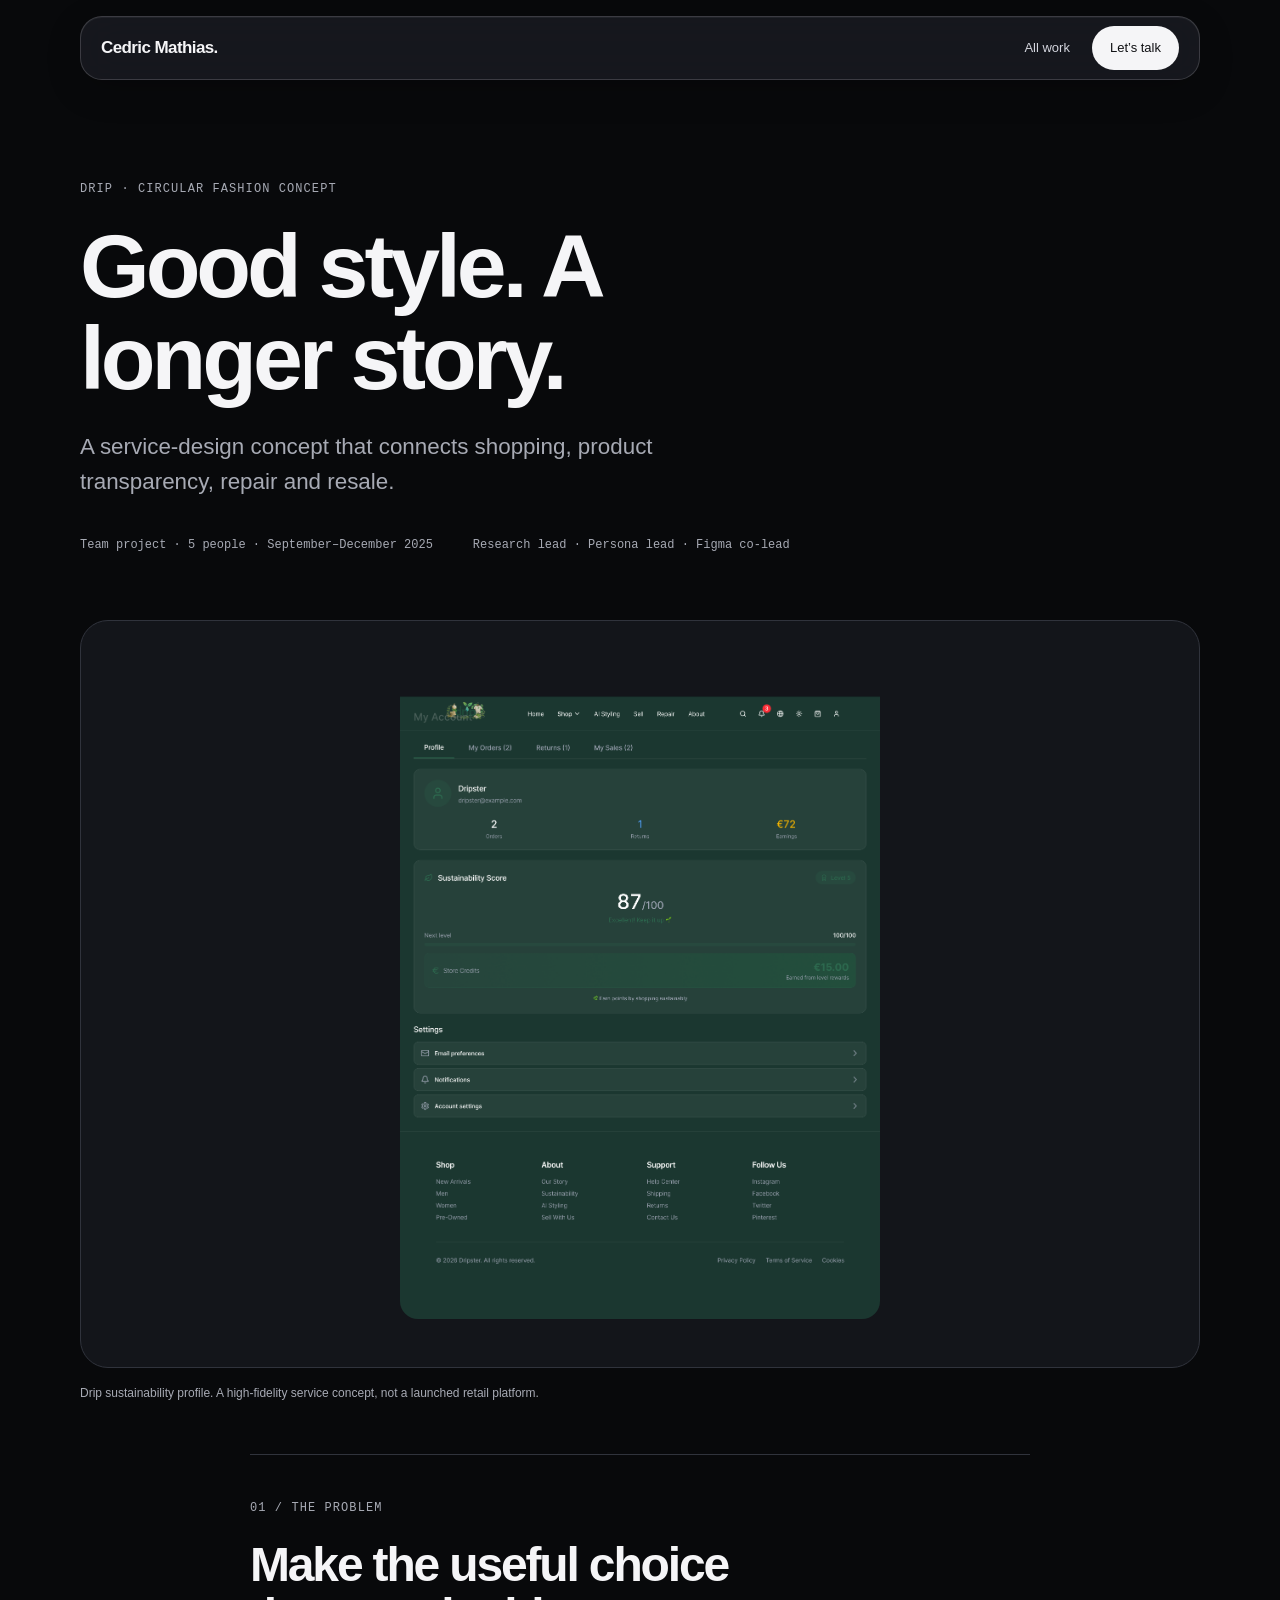
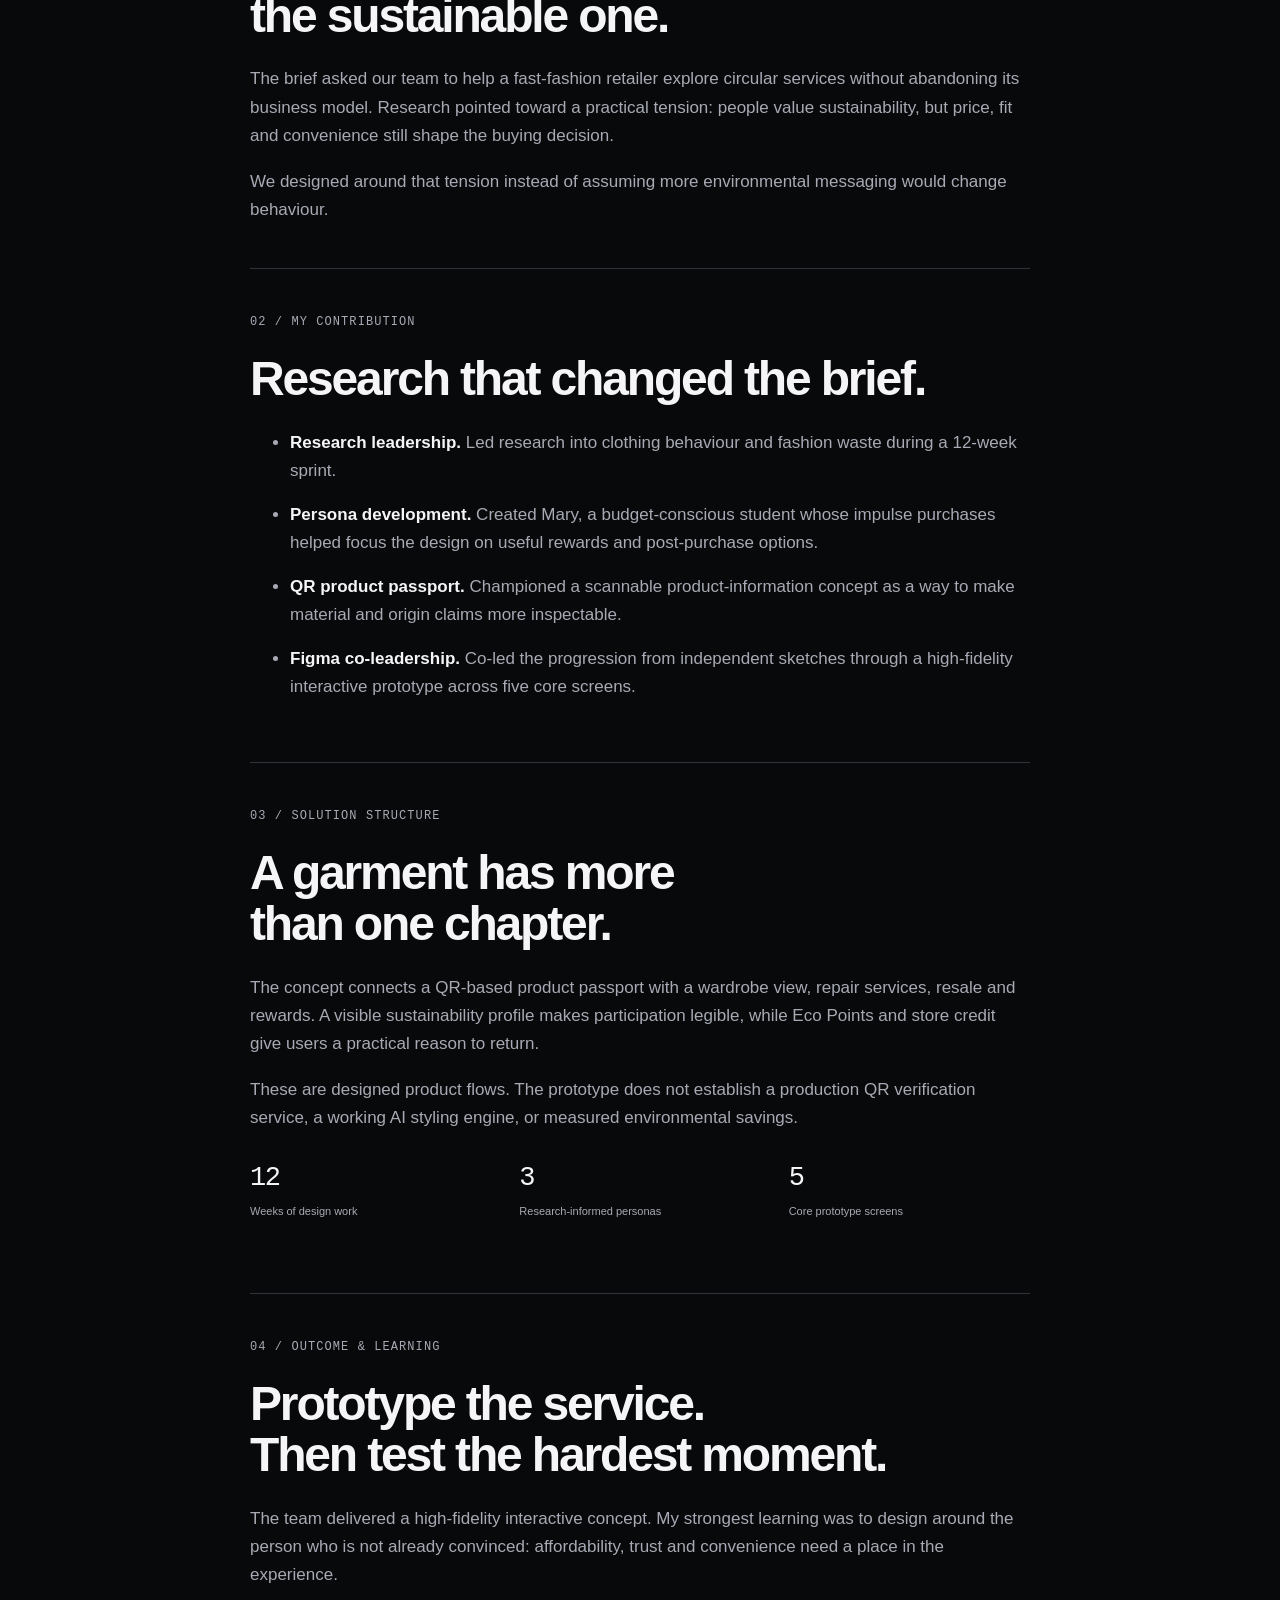
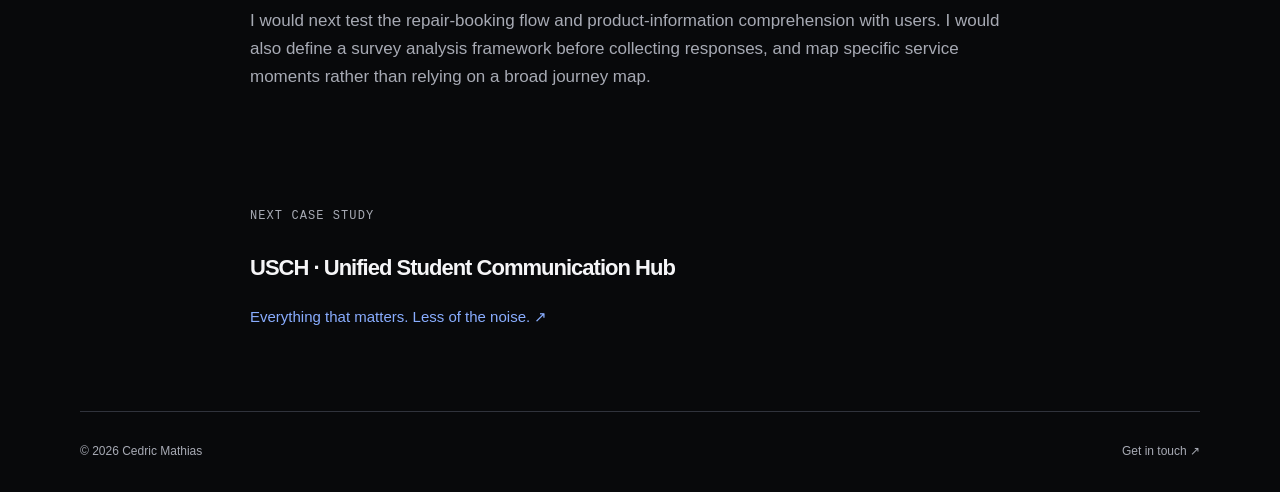
==== commit da318d0b: "Change greeting from 'Hello World' to 'Goodbye World'" ====
--- a/drip.html
+++ b/drip.html
@@ -1,686 +1,11 @@
-<!DOCTYPE html>
-<html lang="en" data-theme="light">
-<head>
-  <meta charset="UTF-8" />
-  <meta name="viewport" content="width=device-width, initial-scale=1.0" />
-  <title>Drip Circular App Cedric Mathias</title>
-  <meta name="description" content="Drip Circular App Design Thinking and Service Design case study by Cedric Mathias." />
-  <link rel="canonical" href="https://cedricmathias1.github.io/drip.html" />
-
-  <meta property="og:type" content="website" />
-  <meta property="og:title" content="Drip Circular App — Cedric Mathias" />
-  <meta property="og:description" content="Drip Circular App Design Thinking and Service Design case study by Cedric Mathias." />
-  <meta property="og:url" content="https://cedricmathias1.github.io/drip.html" />
-  <meta property="og:image" content="https://cedricmathias1.github.io/images/drip-profile.png" />
-  <meta property="og:site_name" content="Cedric Mathias" />
-  <meta name="twitter:card" content="summary_large_image" />
-  <meta name="twitter:title" content="Drip Circular App — Cedric Mathias" />
-  <meta name="twitter:description" content="Drip Circular App Design Thinking and Service Design case study by Cedric Mathias." />
-  <meta name="twitter:image" content="https://cedricmathias1.github.io/images/drip-profile.png" />
-
-  <link href="https://fonts.googleapis.com/css2?family=Playfair+Display:ital,wght@0,400;0,700;0,900;1,400;1,700&family=DM+Sans:wght@300;400;500;600&family=DM+Mono:wght@400;500&display=swap" rel="stylesheet" />
-  <style>
-    :root {
-      --paper:   #f7f5f0;
-      --paper-2: #efece3;
-      --ink:     #0a0a0a;
-      --ink-2:   #46443f;
-      --ink-3:   #83807a;
-      --line:    rgba(10,10,10,0.13);
-      --line-2:  rgba(10,10,10,0.07);
-      --accent:  #c2570a;
-      --white:   #ffffff;
-      --nav-bg:  rgba(247,245,240,0.88);
-      /* Fixed light color for text on surfaces that are ALWAYS dark
-         (e.g. .next-case), regardless of the active theme. Do not
-         redefine this under [data-theme="dark"]. */
-      --on-dark: #f7f5f0;
-    }
-    [data-theme="dark"] {
-      --paper:   #0a0a0a;
-      --paper-2: #151513;
-      --ink:     #f7f5f0;
-      --ink-2:   #c2bfb7;
-      --ink-3:   #7d7a73;
-      --line:    rgba(247,245,240,0.16);
-      --line-2:  rgba(247,245,240,0.08);
-      --accent:  #f0a040;
-      --white:   #151513;
-      --nav-bg:  rgba(10,10,10,0.88);
-    }
-
-    *, *::before, *::after { margin: 0; padding: 0; box-sizing: border-box; }
-    html { scroll-behavior: smooth; }
-    body { font-family: 'DM Sans', sans-serif; background: var(--paper); color: var(--ink); overflow-x: hidden; -webkit-font-smoothing: antialiased; transition: background 0.3s, color 0.3s; }
-    a { color: inherit; text-decoration: none; }
-    img { display: block; max-width: 100%; }
-    ::-webkit-scrollbar { width: 3px; }
-    ::-webkit-scrollbar-thumb { background: var(--accent); }
-
-    .skip-link { position: absolute; left: -9999px; top: 0; z-index: 999; background: var(--ink); color: var(--paper); padding: 12px 22px; font-size: 0.85rem; font-weight: 600; }
-    .skip-link:focus { left: 0; }
-
-    /* NAV */
-    .nav { position: fixed; top: 0; left: 0; right: 0; z-index: 200; height: 68px; padding: 0 48px; display: flex; align-items: center; justify-content: space-between; background: var(--nav-bg); backdrop-filter: blur(14px); border-bottom: 1px solid var(--line-2); transition: background 0.3s, border-color 0.3s; }
-    .nav-logo { font-family: 'Playfair Display', serif; font-size: 1.2rem; font-weight: 700; color: var(--ink); letter-spacing: -0.02em; }
-    .nav-logo span { color: var(--accent); }
-    .nav-right { display: flex; align-items: center; gap: 14px; }
-    .nav-back { font-size: 0.8rem; font-weight: 500; color: var(--ink-3); display: flex; align-items: center; gap: 7px; padding: 7px 14px; border: 1px solid var(--line); transition: all 0.2s; }
-    .nav-back:hover { color: var(--accent); border-color: var(--accent); }
-    .nav-toggle { height: 32px; padding: 0 14px; border: 1px solid var(--line); background: transparent; font-size: 0.68rem; font-weight: 600; color: var(--ink-2); letter-spacing: 0.08em; text-transform: uppercase; cursor: pointer; display: flex; align-items: center; gap: 7px; transition: all 0.2s; font-family: 'DM Mono', monospace; }
-    .nav-toggle:hover { border-color: var(--accent); color: var(--accent); }
-    .nav-toggle-dot { width: 6px; height: 6px; border-radius: 50%; background: var(--accent); flex-shrink: 0; }
-
-    /* HERO */
-    .cs-hero { padding: 152px 48px 0; }
-    .cs-hero-inner { max-width: 920px; }
-    .cs-eyebrow { display: flex; align-items: center; gap: 14px; margin-bottom: 28px; }
-    .cs-eyebrow-num { font-family: 'DM Mono', monospace; font-size: 0.78rem; color: var(--accent); letter-spacing: 0.04em; }
-    .cs-eyebrow-line { flex: 1; max-width: 60px; height: 1px; background: var(--line); }
-    .cs-tag { font-size: 0.72rem; font-weight: 600; letter-spacing: 0.1em; text-transform: uppercase; color: var(--ink-3); }
-    .cs-headline { font-family: 'Playfair Display', serif; font-size: clamp(2.8rem, 6vw, 5rem); font-weight: 900; line-height: 1.0; letter-spacing: -0.035em; color: var(--ink); margin-bottom: 28px; }
-    .cs-headline em { font-style: italic; color: var(--accent); }
-    .cs-sub { font-size: 1.08rem; color: var(--ink-2); max-width: 600px; line-height: 1.78; font-weight: 300; margin-bottom: 56px; }
-
-    .cs-meta { display: grid; grid-template-columns: repeat(4, 1fr); border-top: 1px solid var(--line); }
-    .cs-meta-item { padding: 26px 28px 26px 0; border-right: 1px solid var(--line); }
-    .cs-meta-item:last-child { border-right: none; }
-    .cs-meta-label { font-size: 0.64rem; font-weight: 600; text-transform: uppercase; letter-spacing: 0.1em; color: var(--ink-3); margin-bottom: 8px; font-family: 'DM Mono', monospace; }
-    .cs-meta-value { font-size: 0.9rem; font-weight: 600; color: var(--ink); line-height: 1.4; }
-
-    /* STATS */
-    .cs-stats { display: grid; grid-template-columns: repeat(4, 1fr); background: var(--ink); margin-top: 64px; }
-    [data-theme="dark"] .cs-stats { background: var(--paper-2); }
-    .cs-stat { padding: 44px 28px; border-right: 1px solid rgba(247,245,240,0.1); }
-    [data-theme="dark"] .cs-stat { border-right-color: var(--line); }
-    .cs-stat:last-child { border-right: none; }
-    .cs-stat-num { font-family: 'Playfair Display', serif; font-size: 2.6rem; font-weight: 900; color: var(--accent); line-height: 1; letter-spacing: -0.04em; margin-bottom: 10px; }
-    .cs-stat-desc { font-size: 0.78rem; color: rgba(247,245,240,0.5); line-height: 1.45; font-weight: 400; }
-
-    /* BODY */
-    .cs-body { max-width: 740px; margin: 0 auto; padding: 100px 48px; }
-    .cs-block { margin-bottom: 88px; }
-
-    .cs-kicker { font-size: 0.68rem; font-weight: 600; letter-spacing: 0.12em; text-transform: uppercase; color: var(--accent); margin-bottom: 12px; font-family: 'DM Mono', monospace; }
-    h2 { font-family: 'Playfair Display', serif; font-size: clamp(1.6rem, 3vw, 2.2rem); font-weight: 700; color: var(--ink); line-height: 1.22; margin-bottom: 20px; letter-spacing: -0.02em; }
-    .cs-p { font-size: 0.98rem; line-height: 1.85; color: var(--ink-2); margin-bottom: 18px; font-weight: 300; }
-    .cs-p strong { color: var(--ink); font-weight: 600; }
-
-    .cs-quote { border-left: 2px solid var(--accent); padding: 4px 0 4px 26px; margin: 32px 0; font-family: 'Playfair Display', serif; font-style: italic; font-size: 1.1rem; color: var(--ink); line-height: 1.6; }
-
-    .cs-img { width: 100%; border: 1px solid var(--line); margin: 28px 0; }
-    .cs-caption { font-size: 0.76rem; color: var(--ink-3); margin-top: -16px; margin-bottom: 28px; font-style: italic; line-height: 1.5; }
-    .cs-divider { height: 1px; background: var(--line); margin: 0 0 88px; }
-
-    /* DATA STATS */
-    .data-trio { display: grid; grid-template-columns: repeat(3, 1fr); gap: 1px; background: var(--line); margin: 28px 0; }
-    .data-card { background: var(--ink); padding: 30px 24px; }
-    [data-theme="dark"] .data-card { background: var(--paper-2); }
-    .data-num { font-family: 'Playfair Display', serif; font-size: 2.4rem; font-weight: 900; color: var(--accent); line-height: 1; margin-bottom: 10px; letter-spacing: -0.03em; }
-    .data-label { font-size: 0.82rem; font-weight: 600; color: rgba(247,245,240,0.85); margin-bottom: 6px; }
-    .data-source { font-size: 0.71rem; color: rgba(247,245,240,0.45); line-height: 1.45; }
-    .data-insight { border-top: 1px solid var(--line); padding: 20px 0 0; margin-top: 20px; }
-    .data-insight h4 { font-size: 0.86rem; font-weight: 700; color: var(--accent); margin-bottom: 8px; }
-    .data-insight p { font-size: 0.85rem; color: var(--ink-2); line-height: 1.68; margin: 0; }
-
-    /* CONTRIBUTIONS / NUMBERED LISTS */
-    .contrib-list { margin: 28px 0; }
-    .contrib-row { display: flex; align-items: flex-start; gap: 22px; padding: 22px 0; border-top: 1px solid var(--line); }
-    .contrib-list .contrib-row:last-child { border-bottom: 1px solid var(--line); }
-    .contrib-n { font-family: 'DM Mono', monospace; font-size: 0.72rem; font-weight: 500; color: var(--accent); width: 26px; flex-shrink: 0; padding-top: 2px; }
-    .contrib-content h4 { font-size: 0.9rem; font-weight: 700; color: var(--ink); margin-bottom: 6px; }
-    .contrib-content p { font-size: 0.84rem; color: var(--ink-3); line-height: 1.68; margin: 0; }
-
-    /* PERSONA CARD */
-    .persona-full { border: 1px solid var(--line); margin: 28px 0; }
-    .persona-header { display: flex; align-items: center; gap: 18px; padding: 26px; border-bottom: 1px solid var(--line); }
-    .persona-initial { font-family: 'Playfair Display', serif; font-size: 2.2rem; font-weight: 900; color: var(--accent); line-height: 1; }
-    .persona-header-info h4 { font-size: 1.02rem; font-weight: 700; color: var(--ink); }
-    .persona-role-tag { font-size: 0.68rem; font-weight: 700; text-transform: uppercase; letter-spacing: 0.08em; color: var(--accent); margin-top: 4px; }
-    .persona-quote-strip { padding: 20px 26px; background: var(--paper-2); border-bottom: 1px solid var(--line); font-style: italic; font-family: 'Playfair Display', serif; font-size: 0.98rem; color: var(--ink-2); line-height: 1.6; }
-    .persona-cols { display: grid; grid-template-columns: 1fr 1fr 1fr; }
-    .persona-col { padding: 22px 26px; border-right: 1px solid var(--line); }
-    .persona-col:last-child { border-right: none; }
-    .persona-col-title { font-size: 0.66rem; font-weight: 700; text-transform: uppercase; letter-spacing: 0.1em; color: var(--accent); margin-bottom: 14px; font-family: 'DM Mono', monospace; }
-    .persona-col ul { list-style: none; }
-    .persona-col li { font-size: 0.81rem; color: var(--ink-3); line-height: 1.6; padding: 6px 0; border-top: 1px solid var(--line-2); }
-    .persona-col li:first-child { border-top: none; }
-
-    /* EMPATHY MAP */
-    .empathy-grid { display: grid; grid-template-columns: 1fr 1fr; gap: 1px; background: var(--line); margin: 28px 0; }
-    .empathy-quad { background: var(--paper); padding: 26px; }
-    .empathy-label { font-size: 0.66rem; font-weight: 700; text-transform: uppercase; letter-spacing: 0.1em; color: var(--accent); margin-bottom: 16px; font-family: 'DM Mono', monospace; }
-    .empathy-quad ul { list-style: none; }
-    .empathy-quad li { font-size: 0.83rem; color: var(--ink-3); line-height: 1.62; padding: 6px 0; border-top: 1px solid var(--line-2); }
-    .empathy-quad li:first-child { border-top: none; }
-    .empathy-finding { border-left: 2px solid var(--accent); padding: 4px 0 4px 22px; margin-top: 20px; }
-    .empathy-finding h4 { font-size: 0.86rem; font-weight: 700; color: var(--ink); margin-bottom: 8px; }
-    .empathy-finding p { font-size: 0.84rem; color: var(--ink-3); line-height: 1.68; margin: 0; }
-
-    /* FEATURES */
-    .feature-list { margin: 28px 0; }
-    .feature-item { display: flex; align-items: flex-start; gap: 22px; padding: 22px 0; border-top: 1px solid var(--line); }
-    .feature-list .feature-item:last-child { border-bottom: 1px solid var(--line); }
-    .feature-n { font-family: 'DM Mono', monospace; font-size: 0.7rem; font-weight: 500; color: var(--accent); width: 22px; flex-shrink: 0; padding-top: 2px; }
-    .feature-content h4 { font-size: 0.9rem; font-weight: 700; color: var(--ink); margin-bottom: 6px; }
-    .feature-content p { font-size: 0.84rem; color: var(--ink-3); line-height: 1.68; margin: 0; }
-
-    /* TOOL EVAL */
-    .tools-eval { display: grid; grid-template-columns: 1fr 1fr; gap: 40px; margin: 28px 0; }
-    .eval-col-label { display: inline-block; font-size: 0.68rem; font-weight: 700; text-transform: uppercase; letter-spacing: 0.08em; padding-bottom: 4px; margin-bottom: 18px; border-bottom: 2px solid; font-family: 'DM Mono', monospace; }
-    .eval-col-label.good { color: #3a7a4a; border-color: #3a7a4a; }
-    [data-theme="dark"] .eval-col-label.good { color: #4ade80; border-color: #4ade80; }
-    .eval-col-label.rethink { color: var(--accent); border-color: var(--accent); }
-    .eval-entry { padding: 16px 0; border-top: 1px solid var(--line-2); }
-    .eval-entry:first-of-type { border-top: none; }
-    .eval-entry h4 { font-size: 0.86rem; font-weight: 700; color: var(--ink); margin-bottom: 6px; }
-    .eval-entry p { font-size: 0.81rem; color: var(--ink-3); line-height: 1.62; margin: 0; }
-
-    /* REFLECTION */
-    .reflection-list { margin: 28px 0; }
-    .reflection-item { padding: 20px 0 20px 22px; border-left: 2px solid var(--accent); margin-bottom: 4px; }
-    .reflection-item h4 { font-size: 0.9rem; font-weight: 700; color: var(--ink); margin-bottom: 7px; }
-    .reflection-item p { font-size: 0.84rem; color: var(--ink-3); line-height: 1.68; margin: 0; }
-
-    /* NEXT */
-    .next-case { background: var(--ink); padding: 84px 48px; display: flex; align-items: center; justify-content: space-between; gap: 32px; }
-    [data-theme="dark"] .next-case { background: var(--paper-2); border-top: 1px solid var(--line); }
-    .next-label { font-size: 0.7rem; font-weight: 700; letter-spacing: 0.1em; text-transform: uppercase; color: rgba(247,245,240,0.5); margin-bottom: 10px; font-family: 'DM Mono', monospace; }
-    .next-title { font-family: 'Playfair Display', serif; font-size: clamp(1.5rem, 3vw, 2.1rem); font-weight: 700; color: var(--on-dark); line-height: 1.2; }
-    .next-btn { flex-shrink: 0; height: 46px; padding: 0 28px; border: 1px solid var(--accent); color: var(--accent); font-size: 0.85rem; font-weight: 600; display: inline-flex; align-items: center; gap: 8px; transition: all 0.2s; white-space: nowrap; }
-    .next-btn:hover { background: var(--accent); color: var(--white); }
-
-    .footer { padding: 28px 48px; display: flex; justify-content: space-between; align-items: center; border-top: 1px solid var(--line); }
-    .footer p { font-size: 0.76rem; color: var(--ink-3); }
-
-    .reveal { opacity: 0; transform: translateY(20px); transition: opacity 0.6s ease, transform 0.6s ease; }
-    .reveal.visible { opacity: 1; transform: translateY(0); }
-
-    @media (max-width: 768px) {
-      .nav { padding: 0 20px; }
-      .cs-hero { padding: 118px 20px 0; }
-      .cs-body { padding: 72px 20px; }
-      .next-case { padding: 56px 20px; flex-direction: column; align-items: flex-start; gap: 24px; }
-      .footer { padding: 22px 20px; flex-direction: column; gap: 8px; text-align: center; }
-      .cs-meta { grid-template-columns: 1fr 1fr; }
-      .cs-stats { grid-template-columns: 1fr 1fr; }
-      .data-trio { grid-template-columns: 1fr; }
-      .persona-cols { grid-template-columns: 1fr; }
-      .empathy-grid { grid-template-columns: 1fr; }
-      .tools-eval { grid-template-columns: 1fr; }
-    }
-  </style>
-</head>
-<body>
-
-<a href="#main" class="skip-link">Skip to content</a>
-
-<header class="nav">
-  <a href="index.html" class="nav-logo">Cedric<span>.</span></a>
-  <div class="nav-right">
-    <a href="index.html" class="nav-back"><span>&#8592;</span> Portfolio</a>
-    <button class="nav-toggle" onclick="toggleTheme()" id="themeBtn" aria-label="Toggle theme">
-      <span class="nav-toggle-dot"></span>
-      <span id="themeLabel">Dark</span>
-    </button>
-  </div>
-</header>
-
-<!-- HERO -->
-<section class="cs-hero" id="main">
-  <div class="cs-hero-inner">
-    <div class="cs-eyebrow">
-      <span class="cs-eyebrow-num">Case 02</span>
-      <span class="cs-eyebrow-line"></span>
-      <span class="cs-tag">Design Thinking &nbsp;·&nbsp; Service Design &nbsp;·&nbsp; Team Project</span>
-    </div>
-    <h1 class="cs-headline">Drip<br><em>Circular App</em></h1>
-    <p class="cs-sub">A 12-week design sprint to help a fast fashion retailer enter the circular economy without burning its existing business model. The product problem turned out to be a behavioural one.</p>
-    <div class="cs-meta">
-      <div class="cs-meta-item">
-        <div class="cs-meta-label">Module</div>
-        <div class="cs-meta-value">IS6147 Design Thinking for Services</div>
-      </div>
-      <div class="cs-meta-item">
-        <div class="cs-meta-label">Timeline</div>
-        <div class="cs-meta-value">12 Weeks, Sep–Dec 2025</div>
-      </div>
-      <div class="cs-meta-item">
-        <div class="cs-meta-label">Team</div>
-        <div class="cs-meta-value">5 People</div>
-      </div>
-      <div class="cs-meta-item">
-        <div class="cs-meta-label">My Role</div>
-        <div class="cs-meta-value">Research Lead · Persona Dev · Figma Co-Lead</div>
-      </div>
-    </div>
-  </div>
-</section>
-
-<!-- STATS -->
-<div class="cs-stats">
-  <div class="cs-stat">
-    <div class="cs-stat-num">3</div>
-    <div class="cs-stat-desc">User personas Mary, Alexandra, Karen</div>
-  </div>
-  <div class="cs-stat">
-    <div class="cs-stat-num">26</div>
-    <div class="cs-stat-desc">Survey responses on shopping and disposal behaviour</div>
-  </div>
-  <div class="cs-stat">
-    <div class="cs-stat-num">QR</div>
-    <div class="cs-stat-desc">Digital Passport key feature I championed</div>
-  </div>
-  <div class="cs-stat">
-    <div class="cs-stat-num">Hi-Fi</div>
-    <div class="cs-stat-desc">Interactive Figma prototype, lo-fi through hi-fi</div>
-  </div>
-</div>
-
-<!-- BODY -->
-<div class="cs-body">
-
-  <!-- BRIEF -->
-  <div class="cs-block reveal">
-    <div class="cs-kicker">The Brief</div>
-    <h2>A product problem that turned out to be behavioural.</h2>
-    <p class="cs-p">Our team of five was asked to design a digital service to help Drip, a fast fashion retailer, enter the circular economy without scrapping its existing business model. That sounds like a product problem. It turned out to be more of a behavioural one.</p>
-    <p class="cs-p">The gap between what people say they value and what they actually do at checkout is the whole design brief. We spent the first weeks staying in that problem space longer than felt comfortable and the final design is better because of it.</p>
-    <div class="cs-quote">"54% of Gen Z say sustainability matters but rank it below price, fit, and comfort when they buy. 60% say they buy from brands that match their values. Both things are true at the same time. That contradiction is where the design lives."</div>
-    <div style="display:grid;grid-template-columns:1fr 1fr;gap:16px;margin:28px 0;">
-      <img src="images/drip-ai-styling.png" alt="Drip AI Styling screen" style="width:100%;border:1px solid var(--line);" />
-      <img src="images/drip-profile.png" alt="Drip Profile and sustainability score" style="width:100%;border:1px solid var(--line);" />
-    </div>
-    <p class="cs-caption">Two key screens from the hi-fi prototype: AI Styling (left) and the Sustainability Profile dashboard (right).</p>
-  </div>
-
-  <div class="cs-divider"></div>
-
-  <!-- MY CONTRIBUTIONS -->
-  <div class="cs-block reveal">
-    <div class="cs-kicker">My Contributions</div>
-    <h2>Four things I owned on this project.</h2>
-    <div class="contrib-list">
-      <div class="contrib-row">
-        <div class="contrib-n">01</div>
-        <div class="contrib-content">
-          <h4>Gen Z Secondary Research</h4>
-          <p>Led exploration phase research into Gen Z clothing behaviour and fashion waste. Systematic searches across Statista, Ellen MacArthur Foundation, and Global Fashion Agenda. Three numbers drove most of our design decisions.</p>
-        </div>
-      </div>
-      <div class="contrib-row">
-        <div class="contrib-n">02</div>
-        <div class="contrib-content">
-          <h4>Mary Persona</h4>
-          <p>Built the Mary persona independently 21, Cork student, compulsive buyer triggered by sales and seasonal events. Designed to represent the users nobody was designing for yet. Building her pushed the team toward Eco Points as a front-and-centre mechanic.</p>
-        </div>
-      </div>
-      <div class="contrib-row">
-        <div class="contrib-n">03</div>
-        <div class="contrib-content">
-          <h4>QR-Based Digital Passport</h4>
-          <p>Championed this during ideation based on Karen's greenwashing skepticism and the EU's Ecodesign for Sustainable Products Regulation. If transparency is a brand claim, Karen does not believe it. If it is verifiable by scan, she does.</p>
-        </div>
-      </div>
-      <div class="contrib-row">
-        <div class="contrib-n">04</div>
-        <div class="contrib-content">
-          <h4>Figma Prototyping Co-Lead</h4>
-          <p>Co-led the Figma work from lo-fi sketches through to hi-fi interactive prototype. Key rule: everyone sketched independently before comparing. That gave us genuine design forks to evaluate rather than refining one idea forever.</p>
-        </div>
-      </div>
-    </div>
-  </div>
-
-  <div class="cs-divider"></div>
-
-  <!-- RESEARCH -->
-  <div class="cs-block reveal">
-    <div class="cs-kicker">Research</div>
-    <h2>Three numbers that drove every design decision.</h2>
-    <p class="cs-p">My secondary research surfaced a cluster of Gen Z data points the team kept returning to throughout ideation and prototyping. These were not background context they were active design constraints.</p>
-    <div class="data-trio">
-      <div class="data-card">
-        <div class="data-num">54%</div>
-        <div class="data-label">Say sustainability matters</div>
-        <div class="data-source">But rank it below price, fit, and comfort. Cotton Incorporated, 2023.</div>
-      </div>
-      <div class="data-card">
-        <div class="data-num">60%</div>
-        <div class="data-label">Buy from values-aligned brands</div>
-        <div class="data-source">Gen Z who say brand values influence purchasing. Statista, 2024.</div>
-      </div>
-      <div class="data-card">
-        <div class="data-num">71%</div>
-        <div class="data-label">Shop primarily on mobile</div>
-        <div class="data-source">Gen Z primary channel. Shaped the entire interface direction. HubSpot, 2024.</div>
-      </div>
-    </div>
-    <div class="data-insight">
-      <h4>The Core Insight</h4>
-      <p>Gen Z is not lying when they say sustainability matters. They just will not sacrifice price or convenience for it. The design brief is to make the sustainable choice the convenient one not to make people feel guilty for choosing otherwise.</p>
-    </div>
-  </div>
-
-  <div class="cs-divider"></div>
-
-  <!-- PERSONA -->
-  <div class="cs-block reveal">
-    <div class="cs-kicker">Persona</div>
-    <h2>Meet Mary. The user most apps forget to design for.</h2>
-    <p class="cs-p">Alexandra (eco-conscious) and Karen (values-driven) were already in the team's thinking. <strong>Mary was my addition</strong> and she is the one whose behaviour we most needed to understand. Alexandra is already persuaded. Mary is the whole problem.</p>
-    <div class="persona-full">
-      <div class="persona-header">
-        <div class="persona-initial">M</div>
-        <div class="persona-header-info">
-          <h4>Mary Compulsive Buyer</h4>
-          <div class="persona-role-tag">21 · Cork, Ireland · Student · Income under 30k</div>
-        </div>
-      </div>
-      <div class="persona-quote-strip">"I saw a Black Friday discount and just went for it and I didn't really think twice."</div>
-      <div class="persona-cols">
-        <div class="persona-col">
-          <div class="persona-col-title">Goals</div>
-          <ul>
-            <li>Find the best deals on trending clothing quickly</li>
-            <li>Avoid buying items that won't fit or get worn</li>
-            <li>Feel good about purchases without much deliberation</li>
-            <li>Donate unwanted clothes with minimal effort</li>
-          </ul>
-        </div>
-        <div class="persona-col">
-          <div class="persona-col-title">Frustrations</div>
-          <ul>
-            <li>Regrets impulse buys within days</li>
-            <li>Sustainability features feel preachy</li>
-            <li>No easy way to verify genuine sustainability claims</li>
-            <li>Items frequently don't fit as expected online</li>
-          </ul>
-        </div>
-        <div class="persona-col">
-          <div class="persona-col-title">Design Implications</div>
-          <ul>
-            <li>Discounts are the top motivator surface deals prominently</li>
-            <li>Frame sustainability as cost-saving, not ethics</li>
-            <li>One-tap donate or resell flow post-purchase</li>
-            <li>Build trust through verifiable, transparent data</li>
-          </ul>
-        </div>
-      </div>
-    </div>
-    <img src="images/drip-profile.png" alt="Drip sustainability profile and Eco Points" class="cs-img" />
-    <p class="cs-caption">The Profile dashboard shows Mary's Sustainability Score, Eco Points, and store credit earned. Every design decision here maps back to her core motivation: saving money, not saving the planet. Framing sustainability as a financial reward was the key insight from building her persona.</p>
-  </div>
-
-  <div class="cs-divider"></div>
-
-  <!-- EMPATHY MAP -->
-  <div class="cs-block reveal">
-    <div class="cs-kicker">Empathy Mapping</div>
-    <h2>What Alexandra's map taught us about affordability.</h2>
-    <p class="cs-p">Empathy Maps were the most useful tool in the project and the one I least expected to be. Alexandra's map revealed something that completely flipped our affordability conversation.</p>
-    <div class="empathy-grid">
-      <div class="empathy-quad">
-        <div class="empathy-label">Says</div>
-        <ul>
-          <li>Does this brand use organic or recycled materials?</li>
-          <li>I would rather buy second-hand than fast fashion</li>
-          <li>I try to donate or recycle my old clothes</li>
-          <li>I am willing to pay more if it is better for the planet</li>
-        </ul>
-      </div>
-      <div class="empathy-quad">
-        <div class="empathy-label">Thinks</div>
-        <ul>
-          <li>Seriously considers sustainability when buying</li>
-          <li>Frustrated by greenwashing in fashion markets</li>
-          <li>Wants to lower personal fashion footprint</li>
-          <li>Trying to make ethical choices on a limited budget</li>
-        </ul>
-      </div>
-      <div class="empathy-quad">
-        <div class="empathy-label">Does</div>
-        <ul>
-          <li>Regularly shops second-hand</li>
-          <li>Follows sustainable fashion influencers</li>
-          <li>Reads labels to check eco-credentials</li>
-          <li>Uses apps to track sustainable fashion choices</li>
-        </ul>
-      </div>
-      <div class="empathy-quad">
-        <div class="empathy-label">Feels</div>
-        <ul>
-          <li>Proud when making sustainable purchases</li>
-          <li>Frustrated by the high prices of sustainable fashion</li>
-          <li>Skeptical about vague eco-claims and greenwashing</li>
-          <li>Satisfied when extending the life of clothes</li>
-        </ul>
-      </div>
-    </div>
-    <div class="empathy-finding">
-      <h4>The Finding That Changed Everything</h4>
-      <p>Alexandra was not frustrated with Zara. She was frustrated with Patagonia sustainable alternatives priced out of her student budget. That flipped our whole conversation: we stopped treating low prices as a constraint on sustainability and started treating them as the point.</p>
-    </div>
-    <img src="images/drip-ai-styling.png" alt="Drip AI Styling — sustainable fashion matching" class="cs-img" />
-    <p class="cs-caption">AI Styling directly addresses what Alexandra's empathy map revealed. She wanted sustainable fashion but could not afford Patagonia prices. Style Studio surfaces affordable sustainable alternatives matched to her existing wardrobe — solving the price barrier without asking her to compromise on style.</p>
-  </div>
-
-  <div class="cs-divider"></div>
-
-  <!-- QR PASSPORT -->
-  <div class="cs-block reveal">
-    <div class="cs-kicker">Key Feature</div>
-    <h2>Verifiable transparency beats brand claims every time.</h2>
-    <p class="cs-p">During ideation I pushed for what became the <strong>QR-based Digital Passport</strong>. The idea came from two places: Karen's greenwashing skepticism surfaced in empathy mapping, and the EU's Ecodesign for Sustainable Products Regulation which will require Digital Product Passports for textiles sold in the EU.</p>
-    <div class="cs-quote">"If transparency is a brand claim, Karen does not believe it. If it is verifiable by scan, she does."</div>
-    <p class="cs-p">A shopper scans a QR code and gets origin, materials, and an environmental impact score. That is a different thing from a sustainability pledge in an Instagram caption. A compliance cost for slow movers is a competitive edge for whoever gets there first.</p>
-    <img src="images/drip-sell.png" alt="Drip Sell Your Item — transparent listing" class="cs-img" />
-    <p class="cs-caption">The Sell screen applies the same transparency principle as the QR passport. Condition grading (Excellent, Good, Fair), accurate descriptions, and verified earnings make every transaction trustworthy. This is what Karen needed to believe the platform was genuine.</p>
-  </div>
-
-  <div class="cs-divider"></div>
-
-  <!-- DESIGN PROCESS -->
-  <div class="cs-block reveal">
-    <div class="cs-kicker">Design Process</div>
-    <h2>Lo-fi to hi-fi. With one important rule.</h2>
-    <p class="cs-p">We co-led the Figma prototyping work. The rule that made it work: <strong>everyone sketched independently at lo-fi before comparing</strong>. Two features that were not in the lo-fi emerged at mid-fi wardrobe tracking and a gamified CO2-saved dashboard. Both came from asking what would bring Mary back to the app after her first purchase.</p>
-    <img src="images/drip-ai-styling.png" alt="Drip AI Styling — Style Studio feature" class="cs-img" />
-    <p class="cs-caption">AI Styling emerged at mid-fi stage, not lo-fi. Asking "what brings Mary back between purchases?" unlocked it. Independent sketching before group comparison meant this idea survived on its own merits, not because it was said first in the room.</p>
-    <div class="cs-quote">"Once you can tap through screens in a browser, the whole team talks differently about the service. You stop saying the app would show and start pointing at specific things on screen."</div>
-  </div>
-
-  <div class="cs-divider"></div>
-
-  <!-- FEATURES -->
-  <div class="cs-block reveal">
-    <div class="cs-kicker">The App</div>
-    <h2>Features designed to change behaviour, not describe values.</h2>
-    <p class="cs-p">Every feature was designed to serve Mary's actual motivations not Alexandra's stated values. That distinction shaped every decision about what made the final cut.</p>
-    <div class="feature-list">
-      <div class="feature-item">
-        <div class="feature-n">01</div>
-        <div class="feature-content">
-          <h4>QR-Based Digital Passport</h4>
-          <p>Scan any clothing tag to get origin, materials, and an environmental impact score. Verifiable data, not brand claims. Built ahead of EU Ecodesign compliance requirements.</p>
-        </div>
-      </div>
-      <div class="feature-item">
-        <div class="feature-n">02</div>
-        <div class="feature-content">
-          <h4>Eco Points and Store Credit</h4>
-          <p>Return, donate, or resell items to earn Eco Points redeemable as store credit. Sustainability framed as money saved not moral credit earned. Mary's primary motivation is always cost.</p>
-        </div>
-      </div>
-      <div class="feature-item">
-        <div class="feature-n">03</div>
-        <div class="feature-content">
-          <h4>Wardrobe Tracker</h4>
-          <p>Scan existing clothes to build a digital inventory with a per-item sustainability score. Designed to bring users back between purchases building the habit before changing the behaviour.</p>
-        </div>
-      </div>
-      <div class="feature-item">
-        <div class="feature-n">04</div>
-        <div class="feature-content">
-          <h4>Constructive Friction</h4>
-          <p>A sustainability score visible before purchase, plus a short cooling-off pause on impulse buys. Intentional friction not bad UX. The opposite of a dark pattern is intentional design.</p>
-        </div>
-      </div>
-      <div class="feature-item">
-        <div class="feature-n">05</div>
-        <div class="feature-content">
-          <h4>Gamified CO2 Dashboard</h4>
-          <p>Visual progress tracker showing CO2 saved, clothes diverted from landfill, and next reward milestone. Makes abstract environmental impact feel immediate and personal for Mary.</p>
-        </div>
-      </div>
-      <div class="feature-item">
-        <div class="feature-n">06</div>
-        <div class="feature-content">
-          <h4>One-Tap Resell and Donate</h4>
-          <p>Post-purchase flow for unwanted items frictionless resell or donation with minimal steps. Designed for Mary who already donates some clothes but specifically bins fast fashion.</p>
-        </div>
-      </div>
-    </div>
-    <div style="display:grid;grid-template-columns:1fr 1fr;gap:16px;margin:28px 0;">
-      <img src="images/drip-sell.png" alt="Drip Sell Your Item" style="width:100%;border:1px solid var(--line);" />
-      <img src="images/drip-profile.png" alt="Drip sustainability dashboard" style="width:100%;border:1px solid var(--line);" />
-    </div>
-    <p class="cs-caption">Left: Sell Your Item — 85% earnings, free listing, condition grading. Right: Sustainability Score — gamified CO2 tracking, level progression, and store credits. Both features speak to Mary in her language: money saved and rewards earned.</p>
-  </div>
-
-  <div class="cs-divider"></div>
-
-  <!-- TOOL EVAL -->
-  <div class="cs-block reveal">
-    <div class="cs-kicker">Tool Evaluation</div>
-    <h2>What worked and what needed rethinking.</h2>
-    <p class="cs-p">Not every design thinking tool was equally useful. Being honest about what worked and why is more valuable than listing everything used.</p>
-    <div class="tools-eval">
-      <div>
-        <div class="eval-col-label good">Worked well</div>
-        <div class="eval-entry">
-          <h4>Empathy Maps</h4>
-          <p>Most useful tool in the project. Alexandra's map revealed she was frustrated with Patagonia, not Zara flipping our entire affordability conversation.</p>
-        </div>
-        <div class="eval-entry">
-          <h4>Iterative Prototyping</h4>
-          <p>Independent lo-fi sketching before group comparison prevented committing to the first idea said out loud and refining it forever.</p>
-        </div>
-        <div class="eval-entry">
-          <h4>Storyboarding</h4>
-          <p>Made the emotional experience feel real. Easiest artefact to explain to someone outside the team.</p>
-        </div>
-      </div>
-      <div>
-        <div class="eval-col-label rethink">Needed rethinking</div>
-        <div class="eval-entry">
-          <h4>Stakeholder Map</h4>
-          <p>Went too broad too quickly. Lesson: draw the service boundary first, then map inward. We wasted two hours pulling scope back.</p>
-        </div>
-        <div class="eval-entry">
-          <h4>Customer Journey Map</h4>
-          <p>Stayed too high-level. Told us roughly where problems were but not what they looked like. Detailed maps are where the design decisions live.</p>
-        </div>
-        <div class="eval-entry">
-          <h4>Survey Analysis</h4>
-          <p>26 questions, no pre-agreed analysis plan. Write the analysis framework before data collection not after.</p>
-        </div>
-      </div>
-    </div>
-    <img src="images/drip-repair.png" alt="Drip Repair Services" class="cs-img" />
-    <p class="cs-caption">Repair Services — the feature our customer journey map failed to detail. Six options from €8 Button Replacement to €30 Custom Alterations. A proper sub-flow map would have revealed the anxiety of posting a garment to a stranger, which our five-stage overview completely glossed over.</p>
-  </div>
-
-  <div class="cs-divider"></div>
-
-  <!-- REFLECTION -->
-  <div class="cs-block reveal">
-    <div class="cs-kicker">Reflection</div>
-    <h2>What I would do differently.</h2>
-    <div class="reflection-list">
-      <div class="reflection-item">
-        <h4>Define the Analysis Framework Before Sending the Survey</h4>
-        <p>We ran a 26-question survey with no pre-agreed analysis plan. When results came back the synthesis was chaotic. Never send a survey without a coding framework already written.</p>
-      </div>
-      <div class="reflection-item">
-        <h4>Detail the Repair Booking Flow Specifically</h4>
-        <p>The customer journey map stayed too high-level. Detailing the repair booking sub-flow would have surfaced specific friction points like the anxiety of posting a garment to a stranger.</p>
-      </div>
-      <div class="reflection-item">
-        <h4>Draw the Service Boundary Before Mapping Stakeholders</h4>
-        <p>Cattle farmers ended up on the stakeholder map. Define scope first, then map inward from there.</p>
-      </div>
-      <div class="reflection-item">
-        <h4>Test the Refundable Deposit Model with Users</h4>
-        <p>My deposit model idea was rejected in team discussion as feeling punitive. It should have been tested with a low-fidelity prototype before discarding. Good ideas die in conference rooms all the time for the wrong reasons.</p>
-      </div>
-    </div>
-  </div>
-
-  <div class="cs-divider"></div>
-
-  <!-- LEARNINGS -->
-  <div class="cs-block reveal">
-    <div class="cs-kicker">Key Learnings</div>
-    <h2>What I am taking from this project.</h2>
-    <div class="reflection-list">
-      <div class="reflection-item">
-        <h4>Stay in the Problem Space</h4>
-        <p>My instinct is to arrive at a positioning statement fast and start executing. This project required the opposite. The Mary persona, the value-action gap insight none of those would have happened if we moved to solution mode in week two.</p>
-      </div>
-      <div class="reflection-item">
-        <h4>Constructive Friction Is Ethical UX</h4>
-        <p>E-commerce UX is built almost entirely around removing friction from the path to checkout. That keeps users like Mary in regret cycles. The opposite of a dark pattern is not neutral design it is intentional design.</p>
-      </div>
-      <div class="reflection-item">
-        <h4>Design Thinking Transfers Directly to Marketing</h4>
-        <p>The empathy map I built for Alexandra trained me to look for value-action gaps and those exist in SaaS buyers just as much as in fast fashion shoppers. Different context, same mechanism.</p>
-      </div>
-      <div class="reflection-item">
-        <h4>Visual Language Lowers Participation Barriers</h4>
-        <p>Our team had different academic backgrounds and varying English fluency. Visual artefacts democratise collaboration in a way that verbal-only approaches do not.</p>
-      </div>
-    </div>
-  </div>
-
-</div>
-
-<!-- NEXT -->
-<div class="next-case">
-  <div>
-    <div class="next-label">Next Case Study</div>
-    <div class="next-title">Unified Student Communication Hub</div>
-  </div>
-  <a href="usch.html" class="next-btn">View case study &#8594;</a>
-</div>
-
-<footer class="footer">
-  <p><span id="footerYear">2026</span> Cedric Mathias, Dublin, Ireland</p>
-  <p>Designed and built by Cedric Mathias</p>
-</footer>
-
-<script>
-  document.getElementById('footerYear').textContent = new Date().getFullYear();
-  const root = document.documentElement;
-  const btn = document.getElementById('themeBtn');
-  const label = document.getElementById('themeLabel');
-  function getInitialTheme() {
-    const s = localStorage.getItem('cm-theme');
-    if (s) return s;
-    return window.matchMedia('(prefers-color-scheme: dark)').matches ? 'dark' : 'light';
-  }
-  function applyTheme(t) {
-    root.setAttribute('data-theme', t);
-    label.textContent = t === 'dark' ? 'Light' : 'Dark';
-    localStorage.setItem('cm-theme', t);
-  }
-  function toggleTheme() { applyTheme(root.getAttribute('data-theme') === 'dark' ? 'light' : 'dark'); }
-  applyTheme(getInitialTheme());
-
-  const observer = new IntersectionObserver(entries => {
-    entries.forEach(e => { if (e.isIntersecting) { e.target.classList.add('visible'); observer.unobserve(e.target); } });
-  }, { threshold: 0.08 });
-  document.querySelectorAll('.reveal').forEach(el => observer.observe(el));
-</script>
-</body>
-</html>
+<!doctype html>
+<html lang="en"><head><meta charset="utf-8"><meta name="viewport" content="width=device-width,initial-scale=1"><meta name="theme-color" content="#08090b"><title>Drip · Circular fashion concept | Cedric Mathias</title><meta name="description" content="A service-design concept that connects shopping, product transparency, repair and resale."><link rel="canonical" href="https://cedricmathias1.github.io/drip.html"><link rel="stylesheet" href="styles.css"></head>
+<body><a class="skip" href="#main">Skip to content</a><header class="nav-shell"><nav class="nav" aria-label="Case study navigation"><a class="brand" href="index.html">Cedric Mathias.</a><div class="nav-links"><a href="index.html#work">All work</a><a class="contact-link" href="index.html#contact">Let’s talk</a></div></nav></header>
+<main id="main" class="wrap"><header class="case-hero"><p class="eyebrow">Drip · Circular fashion concept</p><h1>Good style. A longer story.</h1><p class="lede">A service-design concept that connects shopping, product transparency, repair and resale.</p><div class="case-meta"><span>Team project · 5 people · September–December 2025</span><span>Research lead · Persona lead · Figma co-lead</span></div></header>
+<figure class="case-figure "><img src="images/drip-profile.png" alt="Drip concept showing sustainability progress, Eco Points and store credit" fetchpriority="high"></figure><p class="caption">Drip sustainability profile. A high-fidelity service concept, not a launched retail platform.</p>
+<div class="case-body">
+<section><p class="eyebrow">01 / The problem</p><h2>Make the useful choice the sustainable one.</h2><p>The brief asked our team to help a fast-fashion retailer explore circular services without abandoning its business model. Research pointed toward a practical tension: people value sustainability, but price, fit and convenience still shape the buying decision.</p><p>We designed around that tension instead of assuming more environmental messaging would change behaviour.</p></section>
+<section><p class="eyebrow">02 / My contribution</p><h2>Research that changed the brief.</h2><ul><li><strong>Research leadership.</strong> Led research into clothing behaviour and fashion waste during a 12-week sprint.</li><li><strong>Persona development.</strong> Created Mary, a budget-conscious student whose impulse purchases helped focus the design on useful rewards and post-purchase options.</li><li><strong>QR product passport.</strong> Championed a scannable product-information concept as a way to make material and origin claims more inspectable.</li><li><strong>Figma co-leadership.</strong> Co-led the progression from independent sketches through a high-fidelity interactive prototype across five core screens.</li></ul></section>
+<section><p class="eyebrow">03 / Solution structure</p><h2>A garment has more than one chapter.</h2><p>The concept connects a QR-based product passport with a wardrobe view, repair services, resale and rewards. A visible sustainability profile makes participation legible, while Eco Points and store credit give users a practical reason to return.</p><p>These are designed product flows. The prototype does not establish a production QR verification service, a working AI styling engine, or measured environmental savings.</p><div class="callouts"><div><strong>12</strong><span>Weeks of design work</span></div><div><strong>3</strong><span>Research-informed personas</span></div><div><strong>5</strong><span>Core prototype screens</span></div></div></section>
+<section><p class="eyebrow">04 / Outcome & learning</p><h2>Prototype the service.<br>Then test the hardest moment.</h2><p>The team delivered a high-fidelity interactive concept. My strongest learning was to design around the person who is not already convinced: affordability, trust and convenience need a place in the experience.</p><p>I would next test the repair-booking flow and product-information comprehension with users. I would also define a survey analysis framework before collecting responses, and map specific service moments rather than relying on a broad journey map.</p></section><aside class="case-next"><p class="eyebrow">Next case study</p><h3>USCH · Unified Student Communication Hub</h3><a class="text-link" href="usch.html">Everything that matters. Less of the noise. ↗</a></aside></div></main>
+<footer class="wrap footer"><span>© 2026 Cedric Mathias</span><a href="index.html#contact">Get in touch ↗</a></footer></body></html>
--- a/styles.css
+++ b/styles.css
@@ -0,0 +1,22 @@
+/* System typography uses SF when the operating system provides it. */
+:root{color-scheme:dark;--bg:#08090b;--surface:#13151a;--text:#f5f5f7;--muted:#a7aab4;--line:#30333c;--accent:#89adff;--blue:#295bd7;--glass:rgba(24,26,32,.88);--ease:cubic-bezier(.22,1,.36,1);--display:-apple-system,BlinkMacSystemFont,"Segoe UI",Helvetica,Arial,sans-serif;--mono:ui-monospace,"SFMono-Regular",Consolas,monospace}
+*{box-sizing:border-box}html{scroll-behavior:smooth;scroll-padding-top:110px}body{margin:0;background:var(--bg);color:var(--text);font:400 17px/1.65 var(--display);-webkit-font-smoothing:antialiased}a{color:inherit;text-decoration:none}button{font:inherit}img{display:block;max-width:100%;height:auto}::selection{background:#3059a8;color:#fff}:focus-visible{outline:3px solid var(--accent);outline-offset:6px}h1,h2,h3,p,figure{margin:0}h1,h2,h3{font-weight:650;letter-spacing:-.045em;text-wrap:balance}h1{font-size:clamp(3.25rem,8.5vw,8rem);line-height:1.02}h2{font-size:clamp(2.5rem,5.8vw,5rem);line-height:1.06}h3{font-size:clamp(1.4rem,2.3vw,2rem);line-height:1.2}p{color:var(--muted)}.wrap{width:min(1120px,calc(100% - 64px));margin-inline:auto}.section{padding-block:112px}.eyebrow{font:500 12px/1.6 var(--mono);letter-spacing:.09em;text-transform:uppercase;color:var(--muted);margin-bottom:22px}.accent{color:var(--accent)}.lede{font-size:clamp(1.12rem,2vw,1.4rem);max-width:660px;margin-top:26px;line-height:1.55}.skip{position:fixed;left:16px;top:-100px;padding:12px;background:#fff;color:#000;z-index:20}.skip:focus{top:10px}
+.nav-shell{position:sticky;top:16px;z-index:10;margin:16px auto 0;width:min(1120px,calc(100% - 32px))}.nav{display:flex;align-items:center;justify-content:space-between;gap:20px;min-height:64px;padding:8px 20px;border:1px solid #ffffff29;border-radius:22px;background:var(--glass);box-shadow:0 10px 35px #0003,inset 0 1px #ffffff0d;backdrop-filter:blur(20px) saturate(140%);-webkit-backdrop-filter:blur(20px) saturate(140%)}.brand{font-size:17px;font-weight:650;letter-spacing:-.035em;white-space:nowrap}.nav-links{display:flex;gap:22px;align-items:center}.nav-links a{font-size:13px;color:#d4d6de;min-height:44px;display:inline-flex;align-items:center}.nav-links a:hover{color:#fff}.nav .contact-link{background:#f5f5f7;color:#101114;border-radius:30px;padding:0 18px}
+.hero{padding-top:112px;text-align:center;position:relative;overflow:clip}.hero:before{content:"";position:absolute;z-index:-1;width:900px;height:650px;top:5px;left:50%;transform:translateX(-50%);background:radial-gradient(ellipse,#244ba528,transparent 65%);pointer-events:none}.availability{display:inline-flex;align-items:center;gap:10px;font:500 12px var(--mono);color:#c6cbd7;margin-bottom:34px}.availability:before{content:"";width:6px;height:6px;border-radius:50%;background:#b0d5b4}.hero .lede{margin-inline:auto}.hero h1 span{display:block;color:#a7bdf4}.actions{display:flex;flex-wrap:wrap;align-items:center;gap:14px;margin-top:32px}.hero .actions{justify-content:center}.button{display:inline-flex;align-items:center;justify-content:center;min-height:48px;padding:10px 24px;background:var(--blue);color:#fff;border:1px solid transparent;border-radius:30px;font-size:15px;font-weight:550;transition:transform 280ms var(--ease),box-shadow 280ms var(--ease),background-color 200ms}.button.secondary{background:#20232a;border-color:#424754}.button:hover{background:#3569e3;box-shadow:0 12px 30px #0004}.button.secondary:hover{background:#303541}.button:active{transform:scale(.98)}.text-link{display:inline-flex;align-items:center;min-height:44px;gap:8px;color:var(--accent);font-size:15px}.text-link:hover{text-decoration:underline;text-underline-offset:5px}
+.hero-stage{margin-top:64px;position:relative;padding:60px 70px 0;overflow:hidden;max-height:470px;border:1px solid #ffffff17;border-radius:32px 32px 0 0;background:radial-gradient(ellipse at 50% 90%,#5575d04d,transparent 70%),linear-gradient(140deg,#1e2433,#101216 70%)}.window{border:1px solid #ffffff30;overflow:hidden;border-radius:16px;box-shadow:0 32px 90px #0007;background:#f4f5f8}.window-bar{display:flex;align-items:center;gap:6px;background:#e9ebef;height:32px;padding-left:14px}.window-bar i{height:7px;width:7px;background:#9c9fa8;border-radius:50%}.hero-stage img{width:100%}.stage-label{margin-top:16px;font:12px var(--mono);color:var(--muted)}
+.proof{display:grid;grid-template-columns:repeat(3,1fr);gap:32px;padding:40px 0;border-bottom:1px solid var(--line)}.proof strong{display:block;font:500 clamp(2rem,4vw,3rem)/1.1 var(--mono);letter-spacing:-.06em}.proof p{font-size:13px;margin-top:10px}.proof small{display:block;font-size:11px;color:var(--muted);margin-top:6px}.section-intro{margin-bottom:56px}.section-intro .lede{max-width:590px}.project{margin-top:28px;border-radius:32px;overflow:hidden;border:1px solid #ffffff16;background:var(--surface);box-shadow:inset 0 1px #ffffff05}.project-top{display:grid;grid-template-columns:1fr 1fr;min-height:570px}.project-copy{padding:60px 48px;align-self:center}.project h3{font-size:clamp(2.25rem,4.5vw,3.8rem)}.project .summary{font-size:18px;line-height:1.55;margin-top:24px}.meta{font:11px/1.7 var(--mono);color:var(--muted);margin-top:22px}.project-visual{padding:48px 40px 0;display:flex;align-items:flex-start;justify-content:center;overflow:hidden;max-height:650px}.project-visual img{transition:transform 650ms var(--ease);box-shadow:0 26px 80px #0005}.coffee{background:radial-gradient(ellipse at 50% 45%,#385d55,#182a28 75%)}.coffee img{width:236px;border-radius:24px}.fashion{background:radial-gradient(ellipse at 50% 45%,#403c60,#242031 80%)}.fashion img{width:270px;border-radius:20px}.hub{background:linear-gradient(145deg,#cfdaf3,#f0f2f8);align-items:center;padding:32px 0 32px 35px}.hub img{max-width:none;width:680px;border-radius:14px}.project-bottom{display:grid;grid-template-columns:1.2fr 1fr;gap:40px;padding:32px 48px;border-top:1px solid #ffffff15}.project-bottom h4{margin:0 0 10px;font-size:14px;font-weight:600}.project-bottom p{font-size:14px}.callouts{display:flex;gap:28px;align-items:start}.callouts div{flex:1}.callouts strong{font:500 27px/1.2 var(--mono);display:block;letter-spacing:-.05em;color:#e8ebf4}.callouts span{display:block;font-size:11px;color:var(--muted);line-height:1.5;margin-top:8px}
+.growth{padding:64px 48px;background:radial-gradient(ellipse at 85% 0,#26489245,transparent 65%),var(--surface)}.growth-grid{display:grid;grid-template-columns:1fr 1fr;gap:64px}.growth h3{font-size:clamp(2.25rem,4vw,3.6rem)}.conversion{display:flex;align-items:center;gap:20px;margin:35px 0 18px}.conversion strong{font:500 clamp(2rem,4vw,3.5rem) var(--mono);letter-spacing:-.07em}.conversion span{color:var(--muted)}.conversion strong:last-child{color:var(--accent)}details{margin-top:24px;border-top:1px solid var(--line);padding-top:12px}summary{cursor:pointer;min-height:44px;padding-block:8px;color:var(--accent);font-size:15px}details p{font-size:15px;margin-top:16px}.fine-print{font-size:12px!important;line-height:1.6}
+.approach{display:grid;grid-template-columns:repeat(3,1fr);gap:40px;margin-top:48px}.approach article{border-top:1px solid var(--line);padding-top:24px}.approach .eyebrow{margin-bottom:18px}.approach h3{font-size:24px}.approach p{font-size:15px;margin-top:18px}.about{display:grid;grid-template-columns:1fr 1fr;gap:80px;border-top:1px solid var(--line)}.about p+p{margin-top:20px}.stack{display:flex;flex-wrap:wrap;gap:9px;margin-top:26px}.stack span{font:11px var(--mono);border:1px solid var(--line);padding:8px 12px;border-radius:9px}.contact{text-align:center;background:radial-gradient(ellipse at 50% 100%,#23429030,transparent 65%);border-top:1px solid var(--line)}.contact h2{max-width:750px;margin:auto}.contact .lede{margin-inline:auto}.contact .actions{justify-content:center}.contact-email{display:block;font-size:clamp(1rem,3vw,1.5rem);margin-top:30px;color:var(--accent);overflow-wrap:anywhere}.footer{display:flex;flex-wrap:wrap;gap:20px;justify-content:space-between;font-size:12px;color:var(--muted);padding:30px 0;border-top:1px solid var(--line)}.footer a:hover{color:var(--text)}
+/* Case-study pages use the same design language and native disclosure controls. */
+.case-hero{padding:100px 0 64px}.case-hero h1{font-size:clamp(3rem,7vw,6rem);max-width:950px}.case-meta{display:flex;flex-wrap:wrap;gap:20px 40px;margin-top:36px;font:12px/1.7 var(--mono);color:var(--muted)}.case-figure{border-radius:28px;padding:48px;background:var(--surface);border:1px solid var(--line);display:flex;justify-content:center;overflow:hidden}.case-figure img{max-height:650px;object-fit:contain;width:auto;max-width:100%;border-radius:18px}.case-figure.wide img{width:100%;height:auto;max-height:none}.caption{font-size:12px;margin:16px 0 50px}.case-body{max-width:780px;margin:auto}.case-body section{padding-block:44px;border-top:1px solid var(--line)}.case-body h2{font-size:clamp(1.9rem,4vw,3rem);margin-bottom:24px}.case-body h3{font-size:22px;margin:28px 0 14px}.case-body p+p{margin-top:18px}.case-body li{color:var(--muted);margin-bottom:16px}.case-body strong{color:var(--text)}.case-body .callouts{margin-block:30px}.case-next{margin-block:72px}
+/* Content stays visible with no JavaScript. No scroll hijacking or opacity gates. */
+@media(hover:hover) and (pointer:fine){.button:hover{transform:translateY(-2px) scale(1.025)}.project-visual:hover img{transform:scale(1.035)}}
+@media(min-width:1600px){.section{padding-block:140px}}
+@media(max-width:800px){.wrap{width:calc(100% - 40px)}.section{padding-block:76px}.hero{padding-top:86px}.nav-links{gap:16px}.nav-links a{font-size:12px}.hero-stage{padding:36px 20px 0;max-height:320px;margin-top:45px}.project-top{grid-template-columns:1fr}.project-copy{padding:38px 28px}.project-visual{min-height:360px;max-height:440px;padding-top:35px}.project-bottom{grid-template-columns:1fr;padding:28px;gap:28px}.hub{padding:24px;min-height:auto}.hub img{width:100%;max-width:100%}.growth{padding:38px 28px}.growth-grid,.about{grid-template-columns:1fr;gap:32px}.approach{gap:24px}.about{gap:32px}.case-hero{padding-top:76px}.case-figure{padding:24px}}
+@media(max-width:540px){.nav{padding:8px 14px;gap:8px}.brand{font-size:14px}.nav-links{gap:12px}.nav-links .about-link{display:none}.nav .contact-link{padding:0 12px}.hero h1{font-size:clamp(3rem,12vw,4.5rem)}.proof{gap:15px;padding-block:30px}.proof p{font-size:11px}.proof small{font-size:10px}.proof strong{font-size:1.9rem}.approach{grid-template-columns:1fr}.callouts{gap:18px}.callouts strong{font-size:25px}.hero-stage{max-height:210px}.stage-label{font-size:10px}.project h3{font-size:2.35rem}.case-meta{gap:12px 24px}.case-figure{padding:18px}.footer{font-size:11px}}
+@supports not (backdrop-filter:blur(1px)){.nav{background:#1b1e25}}
+@media(prefers-reduced-transparency:reduce){.nav{background:#1b1e25;backdrop-filter:none;-webkit-backdrop-filter:none}}
+@media(prefers-contrast:more){:root{--muted:#d1d4df;--line:#7f8595;--glass:#15171c}.nav{backdrop-filter:none;-webkit-backdrop-filter:none;border-color:#aab1c4}}
+@media(prefers-reduced-motion:reduce){html{scroll-behavior:auto}*,*:before,*:after{animation:none!important;transition:none!important}.button:hover,.project-visual:hover img{transform:none}}
+@media(forced-colors:active){.nav,.project,.button,.case-figure{border:1px solid CanvasText}.accent,.text-link,summary{color:LinkText}.hero h1 span,.callouts strong{color:CanvasText}}
+@media print{.nav-shell,.skip,.hero-stage,.actions{display:none}.section{padding-block:32px}body{background:#fff;color:#111}p,.eyebrow,.meta{color:#444}.project{break-inside:avoid;background:#fff;border:1px solid #aaa}.project-top{min-height:0}.project-visual{max-height:300px}.project-copy{padding:24px}h1{font-size:44px}h2{font-size:32px}.callouts strong{color:#111}}
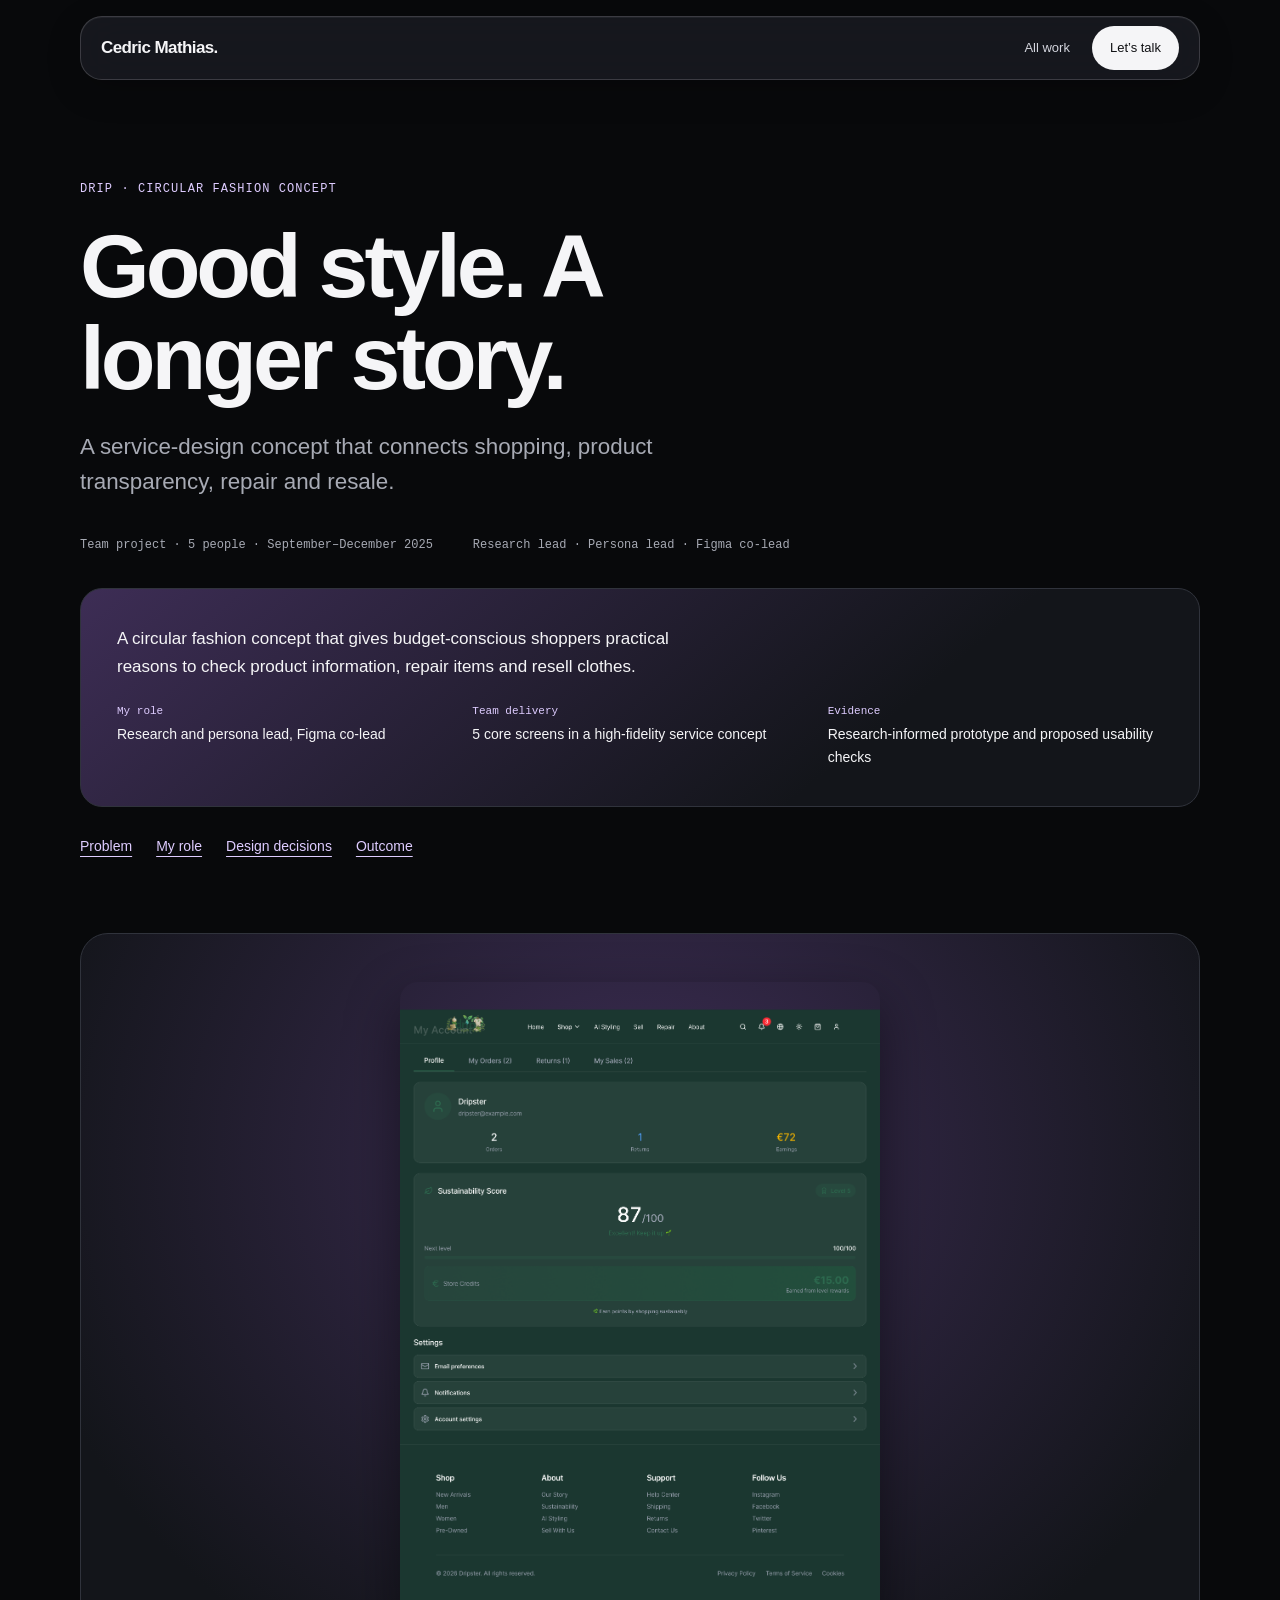
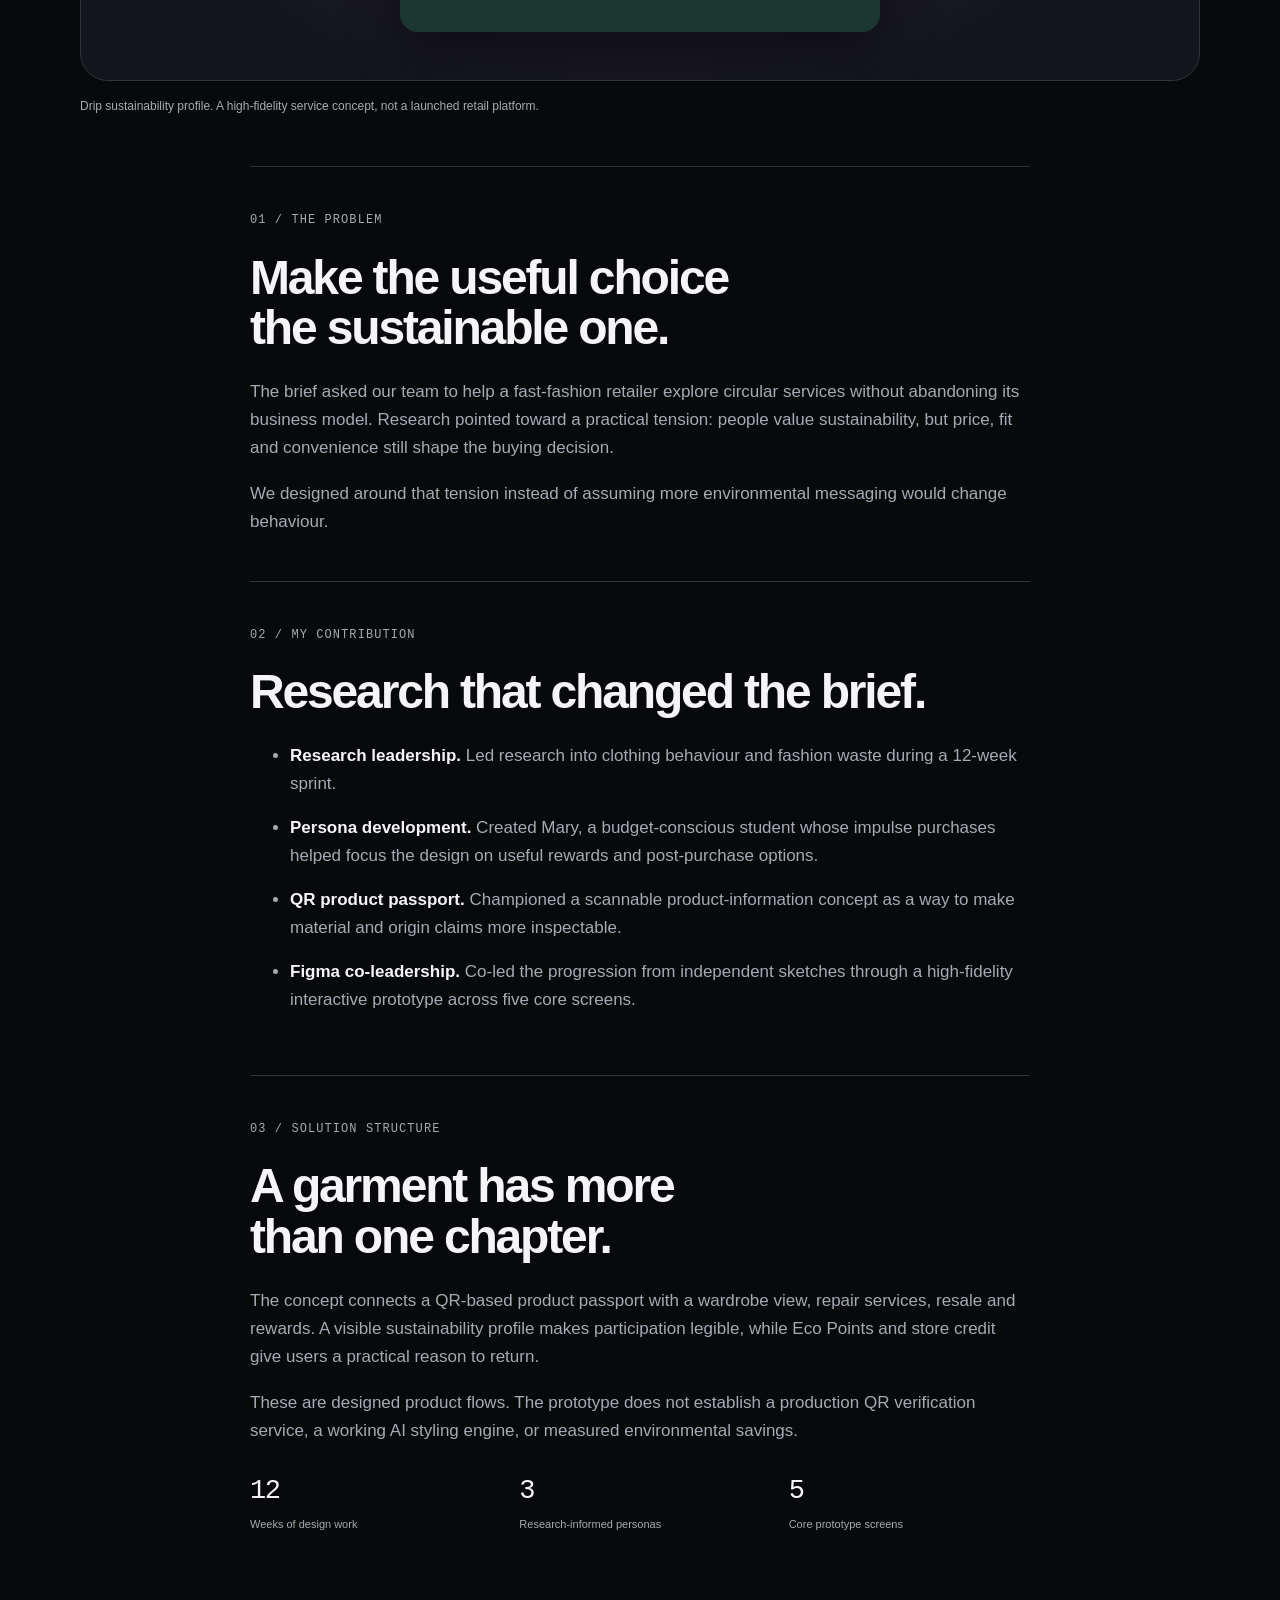
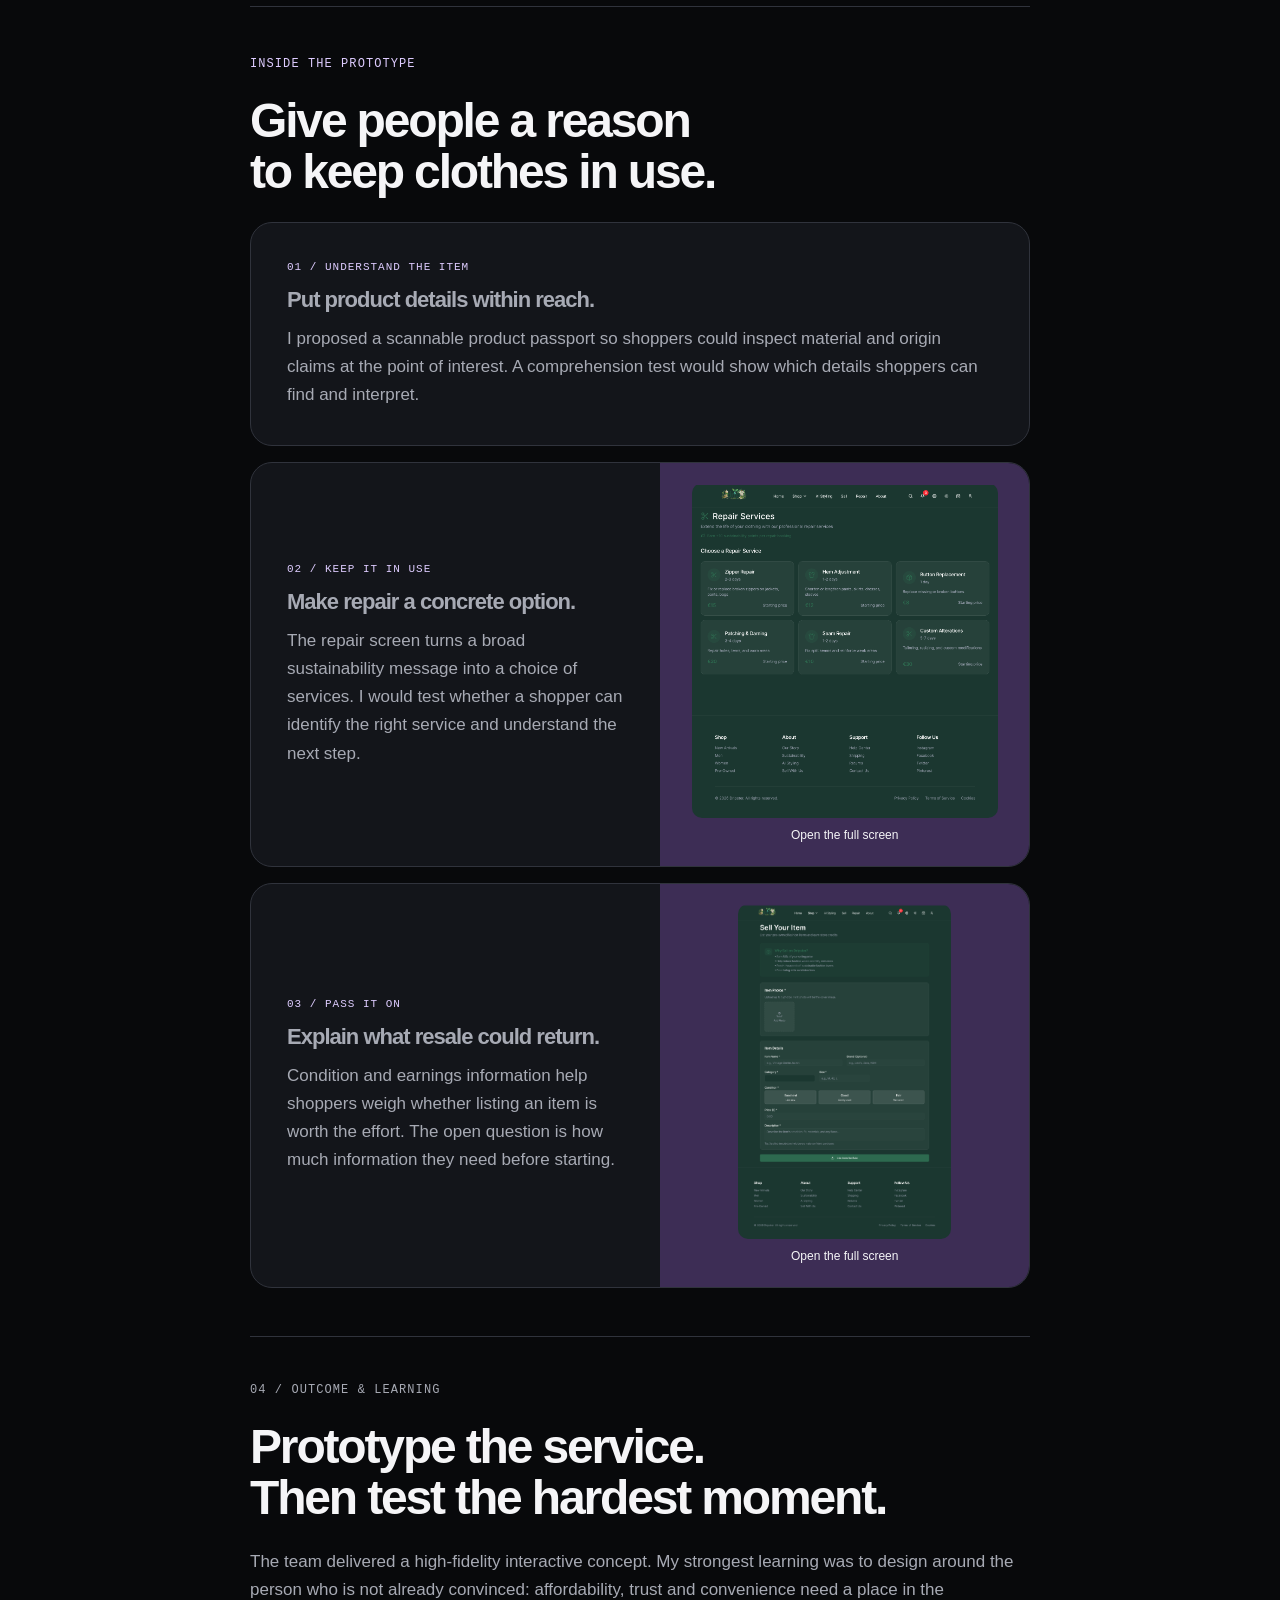
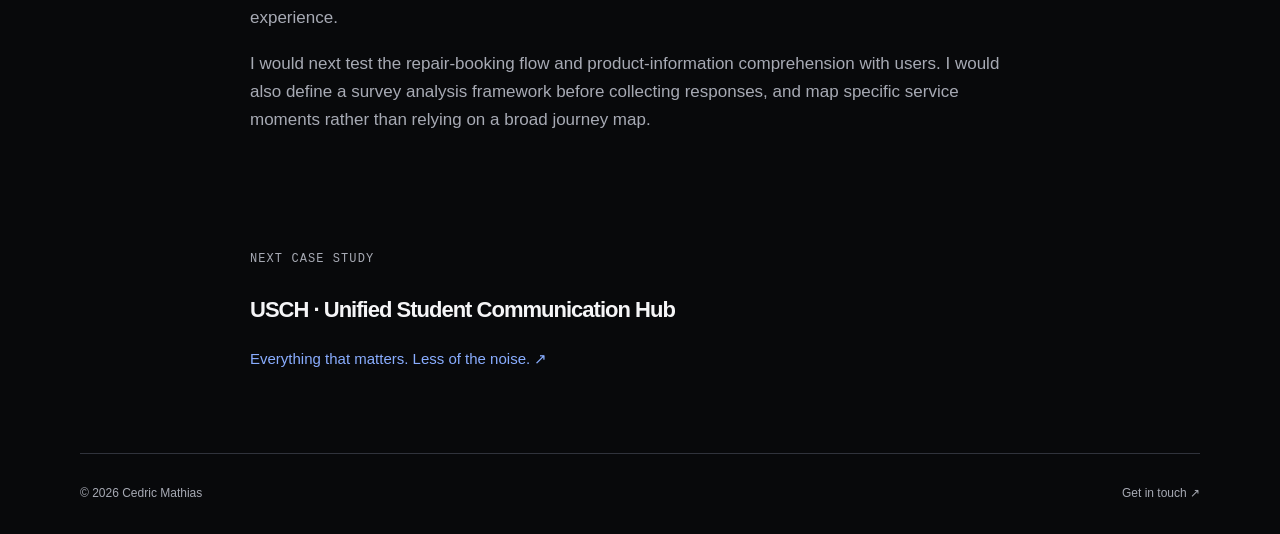
==== commit 2cc3a605: "Show UX design decisions and evidence across the portfolio" ====
--- a/drip.html
+++ b/drip.html
@@ -1,11 +1,34 @@
 <!doctype html>
-<html lang="en"><head><meta charset="utf-8"><meta name="viewport" content="width=device-width,initial-scale=1"><meta name="theme-color" content="#08090b"><title>Drip · Circular fashion concept | Cedric Mathias</title><meta name="description" content="A service-design concept that connects shopping, product transparency, repair and resale."><link rel="canonical" href="https://cedricmathias1.github.io/drip.html"><link rel="stylesheet" href="styles.css"></head>
-<body><a class="skip" href="#main">Skip to content</a><header class="nav-shell"><nav class="nav" aria-label="Case study navigation"><a class="brand" href="index.html">Cedric Mathias.</a><div class="nav-links"><a href="index.html#work">All work</a><a class="contact-link" href="index.html#contact">Let’s talk</a></div></nav></header>
-<main id="main" class="wrap"><header class="case-hero"><p class="eyebrow">Drip · Circular fashion concept</p><h1>Good style. A longer story.</h1><p class="lede">A service-design concept that connects shopping, product transparency, repair and resale.</p><div class="case-meta"><span>Team project · 5 people · September–December 2025</span><span>Research lead · Persona lead · Figma co-lead</span></div></header>
+<html lang="en"><head><meta charset="utf-8"><meta name="viewport" content="width=device-width,initial-scale=1"><meta name="theme-color" content="#08090b"><title>Drip · Circular fashion concept | Cedric Mathias</title><meta name="description" content="A service-design concept that connects shopping, product transparency, repair and resale."><link rel="canonical" href="https://cedricmathias1.github.io/drip.html"><link rel="stylesheet" href="styles.css"><link rel="stylesheet" href="case-studies.css?v=1"></head>
+<body class="case-page case-lilac"><a class="skip" href="#main">Skip to content</a><header class="nav-shell"><nav class="nav" aria-label="Case study navigation"><a class="brand" href="index.html">Cedric Mathias.</a><div class="nav-links"><a href="index.html#work">All work</a><a class="contact-link" href="index.html#contact">Let’s talk</a></div></nav></header>
+<main id="main" class="wrap"><header class="case-hero"><p class="eyebrow">Drip · Circular fashion concept</p><h1>Good style. A longer story.</h1><p class="lede">A service-design concept that connects shopping, product transparency, repair and resale.</p><div class="case-meta"><span>Team project · 5 people · September–December 2025</span><span>Research lead · Persona lead · Figma co-lead</span></div>
+<div class="case-brief" aria-label="Project at a glance">
+  <p>A circular fashion concept that gives budget-conscious shoppers practical reasons to check product information, repair items and resell clothes.</p>
+  <dl><div><dt>My role</dt><dd>Research and persona lead, Figma co-lead</dd></div><div><dt>Team delivery</dt><dd>5 core screens in a high-fidelity service concept</dd></div><div><dt>Evidence</dt><dd>Research-informed prototype and proposed usability checks</dd></div></dl>
+</div>
+<nav class="case-jumps" aria-label="On this page">
+  <a href="#problem">Problem</a><a href="#role">My role</a><a href="#decisions">Design decisions</a><a href="#outcome">Outcome</a>
+</nav>
+</header>
 <figure class="case-figure "><img src="images/drip-profile.png" alt="Drip concept showing sustainability progress, Eco Points and store credit" fetchpriority="high"></figure><p class="caption">Drip sustainability profile. A high-fidelity service concept, not a launched retail platform.</p>
 <div class="case-body">
-<section><p class="eyebrow">01 / The problem</p><h2>Make the useful choice the sustainable one.</h2><p>The brief asked our team to help a fast-fashion retailer explore circular services without abandoning its business model. Research pointed toward a practical tension: people value sustainability, but price, fit and convenience still shape the buying decision.</p><p>We designed around that tension instead of assuming more environmental messaging would change behaviour.</p></section>
-<section><p class="eyebrow">02 / My contribution</p><h2>Research that changed the brief.</h2><ul><li><strong>Research leadership.</strong> Led research into clothing behaviour and fashion waste during a 12-week sprint.</li><li><strong>Persona development.</strong> Created Mary, a budget-conscious student whose impulse purchases helped focus the design on useful rewards and post-purchase options.</li><li><strong>QR product passport.</strong> Championed a scannable product-information concept as a way to make material and origin claims more inspectable.</li><li><strong>Figma co-leadership.</strong> Co-led the progression from independent sketches through a high-fidelity interactive prototype across five core screens.</li></ul></section>
-<section><p class="eyebrow">03 / Solution structure</p><h2>A garment has more than one chapter.</h2><p>The concept connects a QR-based product passport with a wardrobe view, repair services, resale and rewards. A visible sustainability profile makes participation legible, while Eco Points and store credit give users a practical reason to return.</p><p>These are designed product flows. The prototype does not establish a production QR verification service, a working AI styling engine, or measured environmental savings.</p><div class="callouts"><div><strong>12</strong><span>Weeks of design work</span></div><div><strong>3</strong><span>Research-informed personas</span></div><div><strong>5</strong><span>Core prototype screens</span></div></div></section>
-<section><p class="eyebrow">04 / Outcome & learning</p><h2>Prototype the service.<br>Then test the hardest moment.</h2><p>The team delivered a high-fidelity interactive concept. My strongest learning was to design around the person who is not already convinced: affordability, trust and convenience need a place in the experience.</p><p>I would next test the repair-booking flow and product-information comprehension with users. I would also define a survey analysis framework before collecting responses, and map specific service moments rather than relying on a broad journey map.</p></section><aside class="case-next"><p class="eyebrow">Next case study</p><h3>USCH · Unified Student Communication Hub</h3><a class="text-link" href="usch.html">Everything that matters. Less of the noise. ↗</a></aside></div></main>
+<section id="problem"><p class="eyebrow">01 / The problem</p><h2>Make the useful choice the sustainable one.</h2><p>The brief asked our team to help a fast-fashion retailer explore circular services without abandoning its business model. Research pointed toward a practical tension: people value sustainability, but price, fit and convenience still shape the buying decision.</p><p>We designed around that tension instead of assuming more environmental messaging would change behaviour.</p></section>
+<section id="role"><p class="eyebrow">02 / My contribution</p><h2>Research that changed the brief.</h2><ul><li><strong>Research leadership.</strong> Led research into clothing behaviour and fashion waste during a 12-week sprint.</li><li><strong>Persona development.</strong> Created Mary, a budget-conscious student whose impulse purchases helped focus the design on useful rewards and post-purchase options.</li><li><strong>QR product passport.</strong> Championed a scannable product-information concept as a way to make material and origin claims more inspectable.</li><li><strong>Figma co-leadership.</strong> Co-led the progression from independent sketches through a high-fidelity interactive prototype across five core screens.</li></ul></section>
+<section id="solution"><p class="eyebrow">03 / Solution structure</p><h2>A garment has more than one chapter.</h2><p>The concept connects a QR-based product passport with a wardrobe view, repair services, resale and rewards. A visible sustainability profile makes participation legible, while Eco Points and store credit give users a practical reason to return.</p><p>These are designed product flows. The prototype does not establish a production QR verification service, a working AI styling engine, or measured environmental savings.</p><div class="callouts"><div><strong>12</strong><span>Weeks of design work</span></div><div><strong>3</strong><span>Research-informed personas</span></div><div><strong>5</strong><span>Core prototype screens</span></div></div></section>
+
+<section class="case-decisions" id="decisions" aria-labelledby="decisions-title">
+  <p class="eyebrow">Inside the prototype</p>
+  <h2 id="decisions-title">Give people a reason to keep clothes in use.</h2>
+  <ol class="decision-grid"><li class="decision-card">
+  <div class="decision-copy"><p class="eyebrow">01 / Understand the item</p><h3>Put product details within reach.</h3><p>I proposed a scannable product passport so shoppers could inspect material and origin claims at the point of interest. A comprehension test would show which details shoppers can find and interpret.</p></div>
+
+</li><li class="decision-card">
+  <div class="decision-copy"><p class="eyebrow">02 / Keep it in use</p><h3>Make repair a concrete option.</h3><p>The repair screen turns a broad sustainability message into a choice of services. I would test whether a shopper can identify the right service and understand the next step.</p></div>
+  <figure class="decision-visual"><a href="images/drip-repair.png"><img src="images/drip-repair.png" alt="Drip prototype showing repair services" loading="lazy" decoding="async"></a><figcaption>Open the full screen</figcaption></figure>
+</li><li class="decision-card">
+  <div class="decision-copy"><p class="eyebrow">03 / Pass it on</p><h3>Explain what resale could return.</h3><p>Condition and earnings information help shoppers weigh whether listing an item is worth the effort. The open question is how much information they need before starting.</p></div>
+  <figure class="decision-visual"><a href="images/drip-sell.png"><img src="images/drip-sell.png" alt="Drip resale prototype showing garment condition and earnings information" loading="lazy" decoding="async"></a><figcaption>Open the full screen</figcaption></figure>
+</li></ol>
+</section>
+<section id="outcome"><p class="eyebrow">04 / Outcome & learning</p><h2>Prototype the service.<br>Then test the hardest moment.</h2><p>The team delivered a high-fidelity interactive concept. My strongest learning was to design around the person who is not already convinced: affordability, trust and convenience need a place in the experience.</p><p>I would next test the repair-booking flow and product-information comprehension with users. I would also define a survey analysis framework before collecting responses, and map specific service moments rather than relying on a broad journey map.</p></section><aside class="case-next"><p class="eyebrow">Next case study</p><h3>USCH · Unified Student Communication Hub</h3><a class="text-link" href="usch.html">Everything that matters. Less of the noise. ↗</a></aside></div></main>
 <footer class="wrap footer"><span>© 2026 Cedric Mathias</span><a href="index.html#contact">Get in touch ↗</a></footer></body></html>
--- a/case-studies.css
+++ b/case-studies.css
@@ -0,0 +1,66 @@
+.case-page { --case-accent: #a9c5ff; --case-stage: #202e52; }
+.case-mint { --case-accent: #a6e6cd; --case-stage: #1b433b; }
+.case-lilac { --case-accent: #deccff; --case-stage: #3d2d55; }
+
+.case-hero > .eyebrow,
+.case-decisions > .eyebrow,
+.decision-copy > .eyebrow { color: var(--case-accent); }
+
+.case-brief {
+  margin-top: 32px;
+  padding: clamp(18px, 3.5vw, 36px);
+  background: linear-gradient(140deg, var(--case-stage), var(--surface) 70%);
+  border: 1px solid var(--line);
+  border-radius: 22px;
+}
+.case-brief > p { color: var(--text); max-width: 64ch; }
+.case-brief dl {
+  display: grid;
+  grid-template-columns: repeat(3, minmax(0, 1fr));
+  gap: 20px;
+  margin: 22px 0 0;
+}
+.case-brief dt { color: var(--case-accent); font: 500 11px/1.5 var(--mono); }
+.case-brief dd { color: var(--text); font-size: 14px; margin: 4px 0 0; }
+.case-jumps { display: flex; flex-wrap: wrap; gap: 8px 24px; margin-top: 18px; }
+.case-jumps a { display: inline-flex; align-items: center; min-height: 44px; color: var(--case-accent); font-size: 14px; text-decoration: underline; text-underline-offset: 5px; }
+.case-page .case-figure { background: radial-gradient(ellipse at 50% 30%, var(--case-stage), var(--surface) 80%); }
+.case-page .case-figure img { box-shadow: 0 20px 54px #0007; }
+
+.case-body .case-decisions { padding-block: 48px; }
+.decision-grid { padding: 0; margin: 24px 0 0; list-style: none; display: grid; gap: 16px; }
+.decision-grid > li {
+  display: grid;
+  grid-template-columns: minmax(0, 1fr);
+  margin: 0;
+  border: 1px solid var(--line);
+  border-radius: 22px;
+  overflow: clip;
+  background: var(--surface);
+}
+.decision-copy { padding: clamp(20px, 4vw, 36px); align-self: center; }
+.case-body .decision-copy h3 { margin: 0 0 12px; }
+.decision-copy .eyebrow { margin-bottom: 10px; font-size: 11px; }
+.decision-visual { background: var(--case-stage); padding: 20px; text-align: center; }
+.decision-visual a { display: block; }
+.decision-visual img { margin-inline: auto; max-height: 335px; object-fit: contain; width: auto; border-radius: 10px; }
+.decision-visual figcaption { margin-top: 8px; color: var(--text); font-size: 12px; }
+.decision-visual a:focus-visible { outline-offset: 3px; }
+
+@media (min-width: 701px) {
+  .decision-grid > li:has(.decision-visual) { grid-template-columns: minmax(0, 1fr) minmax(0, .9fr); }
+}
+@media (max-width: 540px) {
+  .case-brief dl { grid-template-columns: 1fr; gap: 14px; }
+}
+@media screen and (prefers-reduced-motion: no-preference) {
+  .case-hero h1, .case-hero .lede, .case-page .case-figure img {
+    animation: case-arrive 750ms var(--ease) backwards;
+  }
+  .case-hero .lede { animation-delay: 60ms; }
+  .case-page .case-figure img { animation-delay: 120ms; }
+  @keyframes case-arrive {
+    from { opacity: .45; transform: translateY(18px); }
+    to { opacity: 1; transform: none; }
+  }
+}
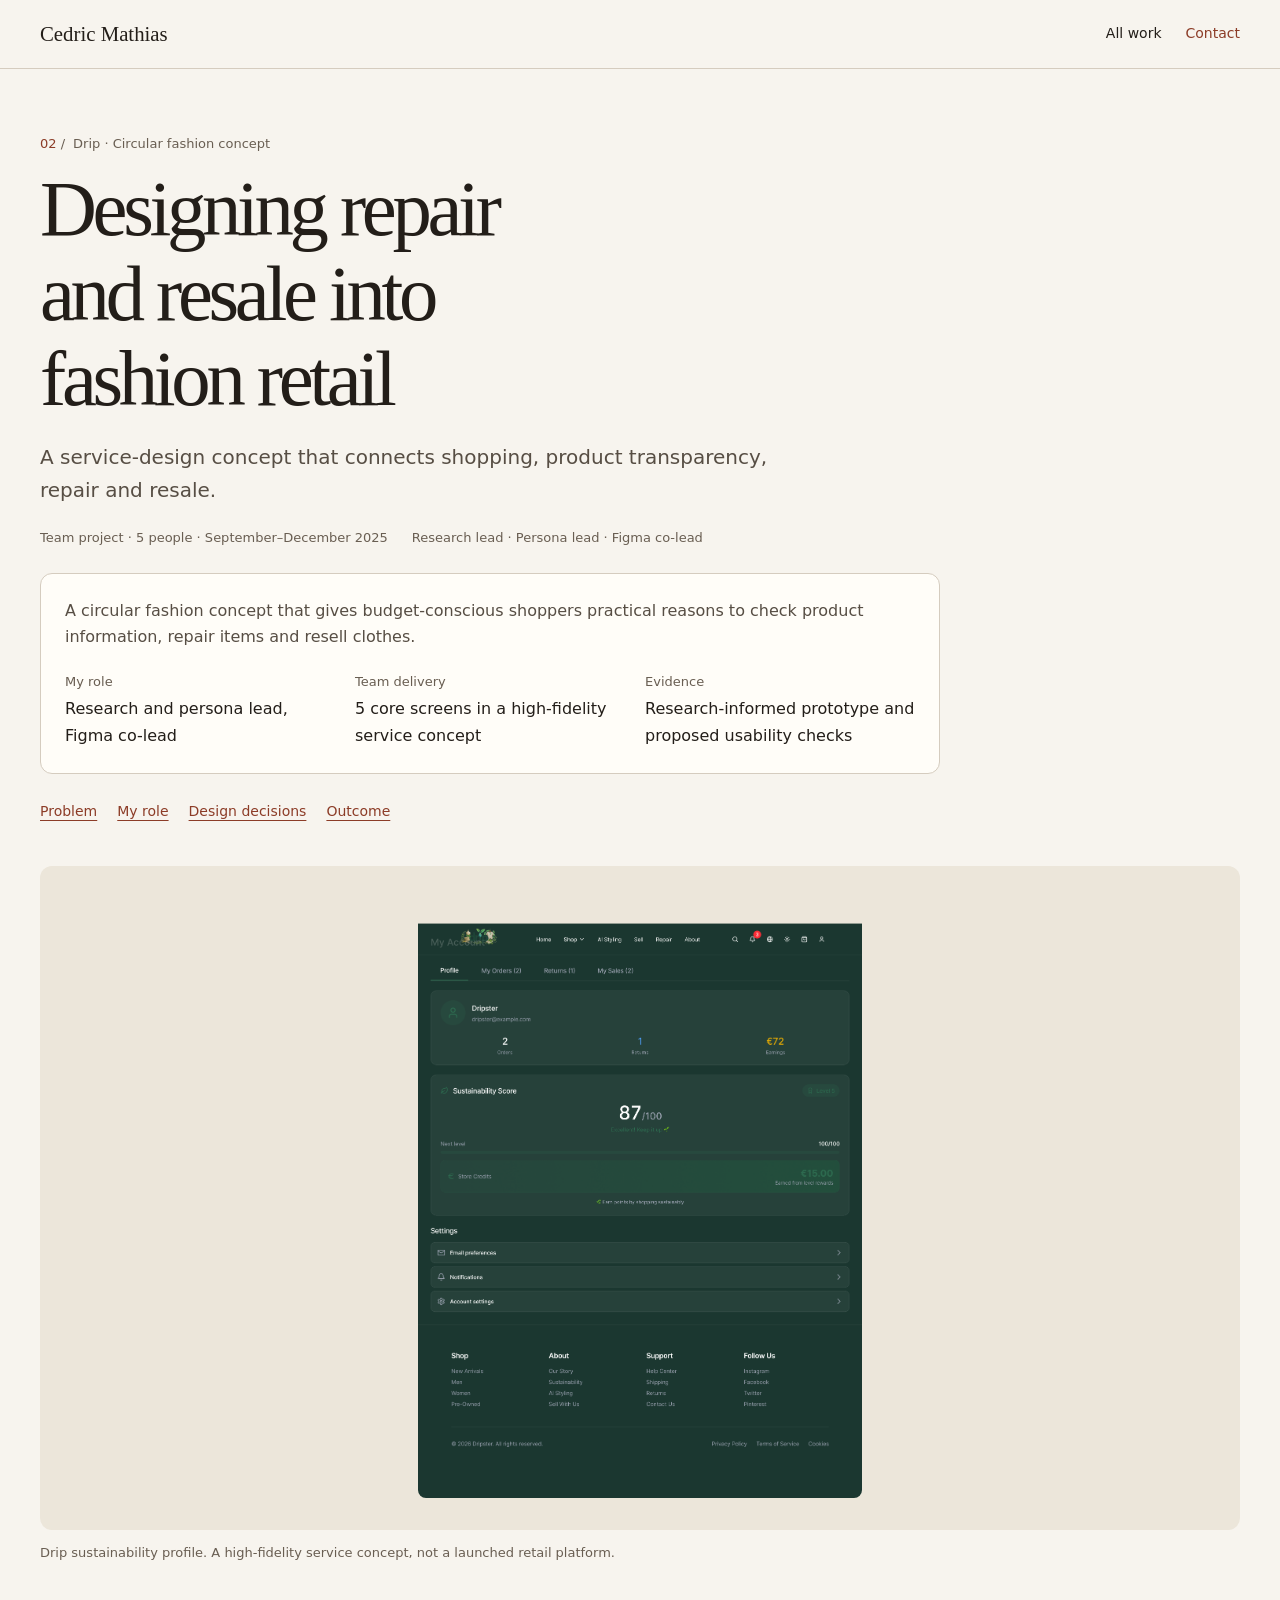
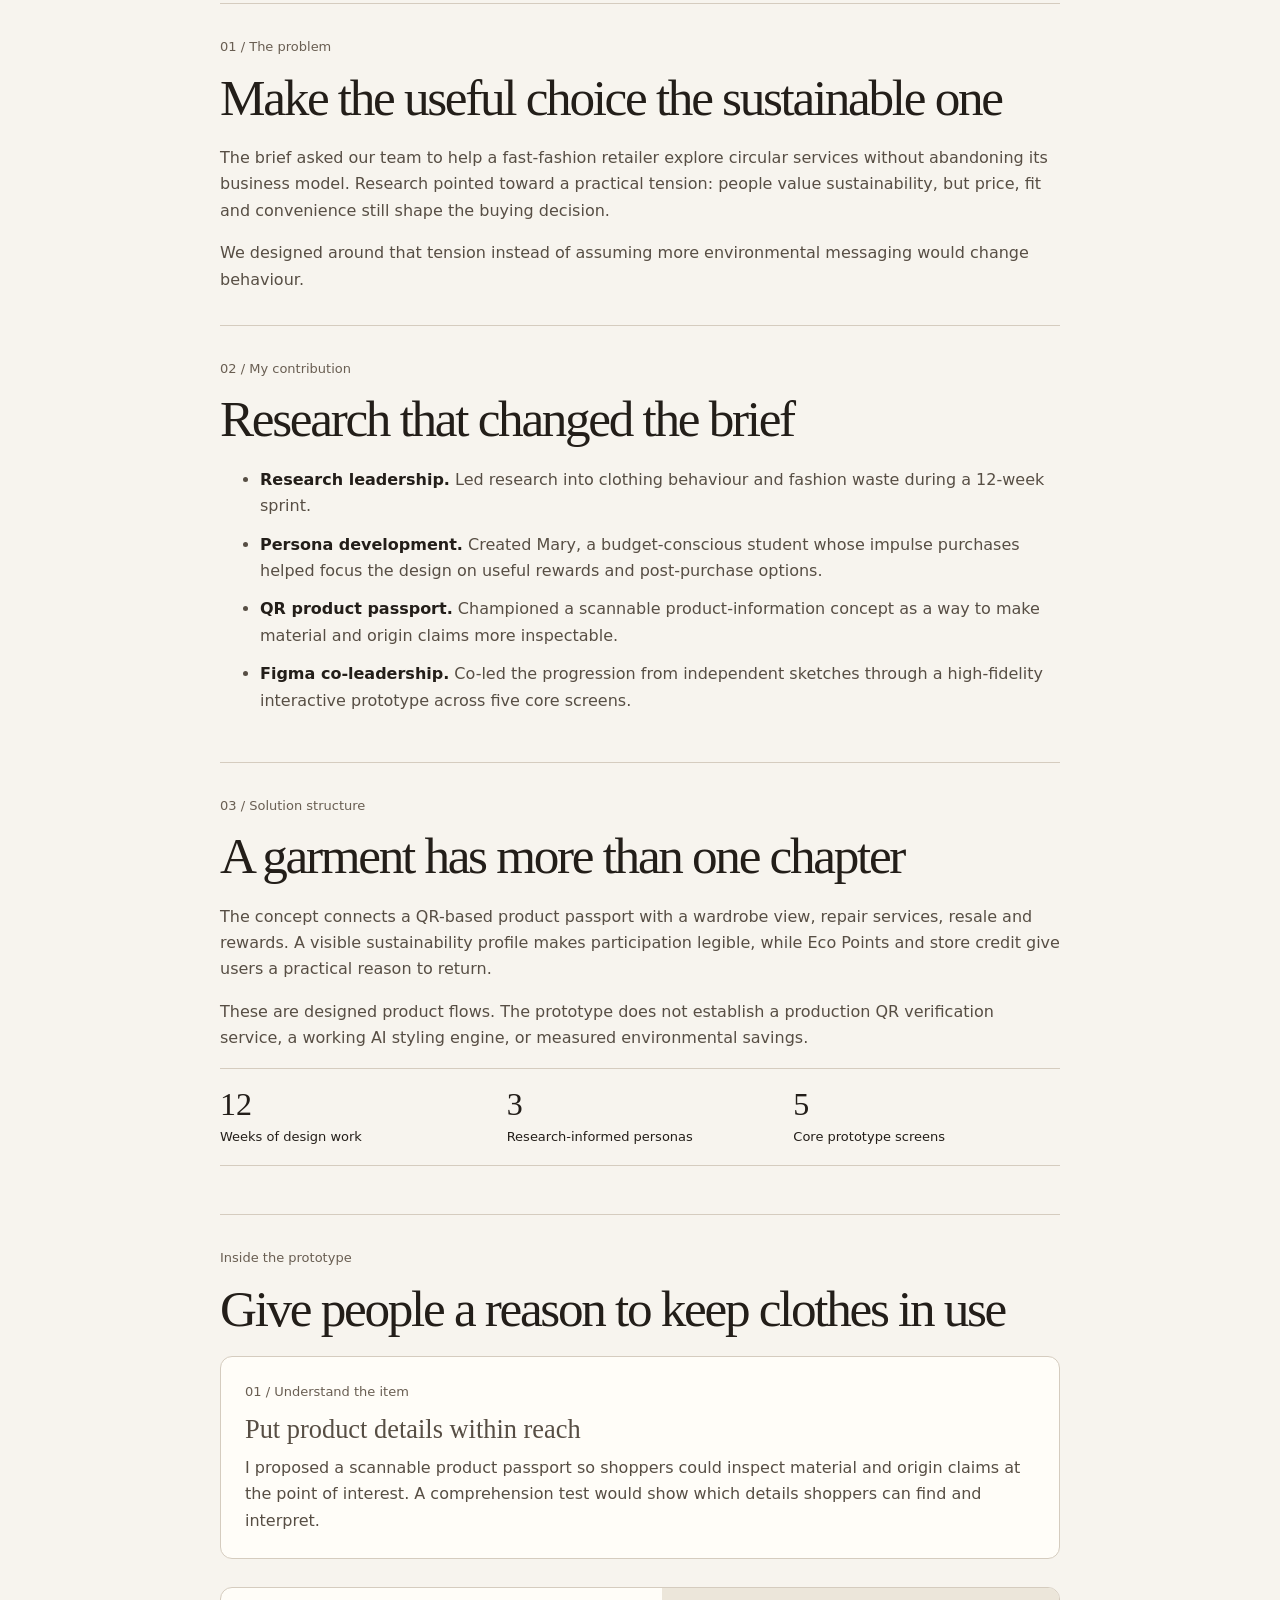
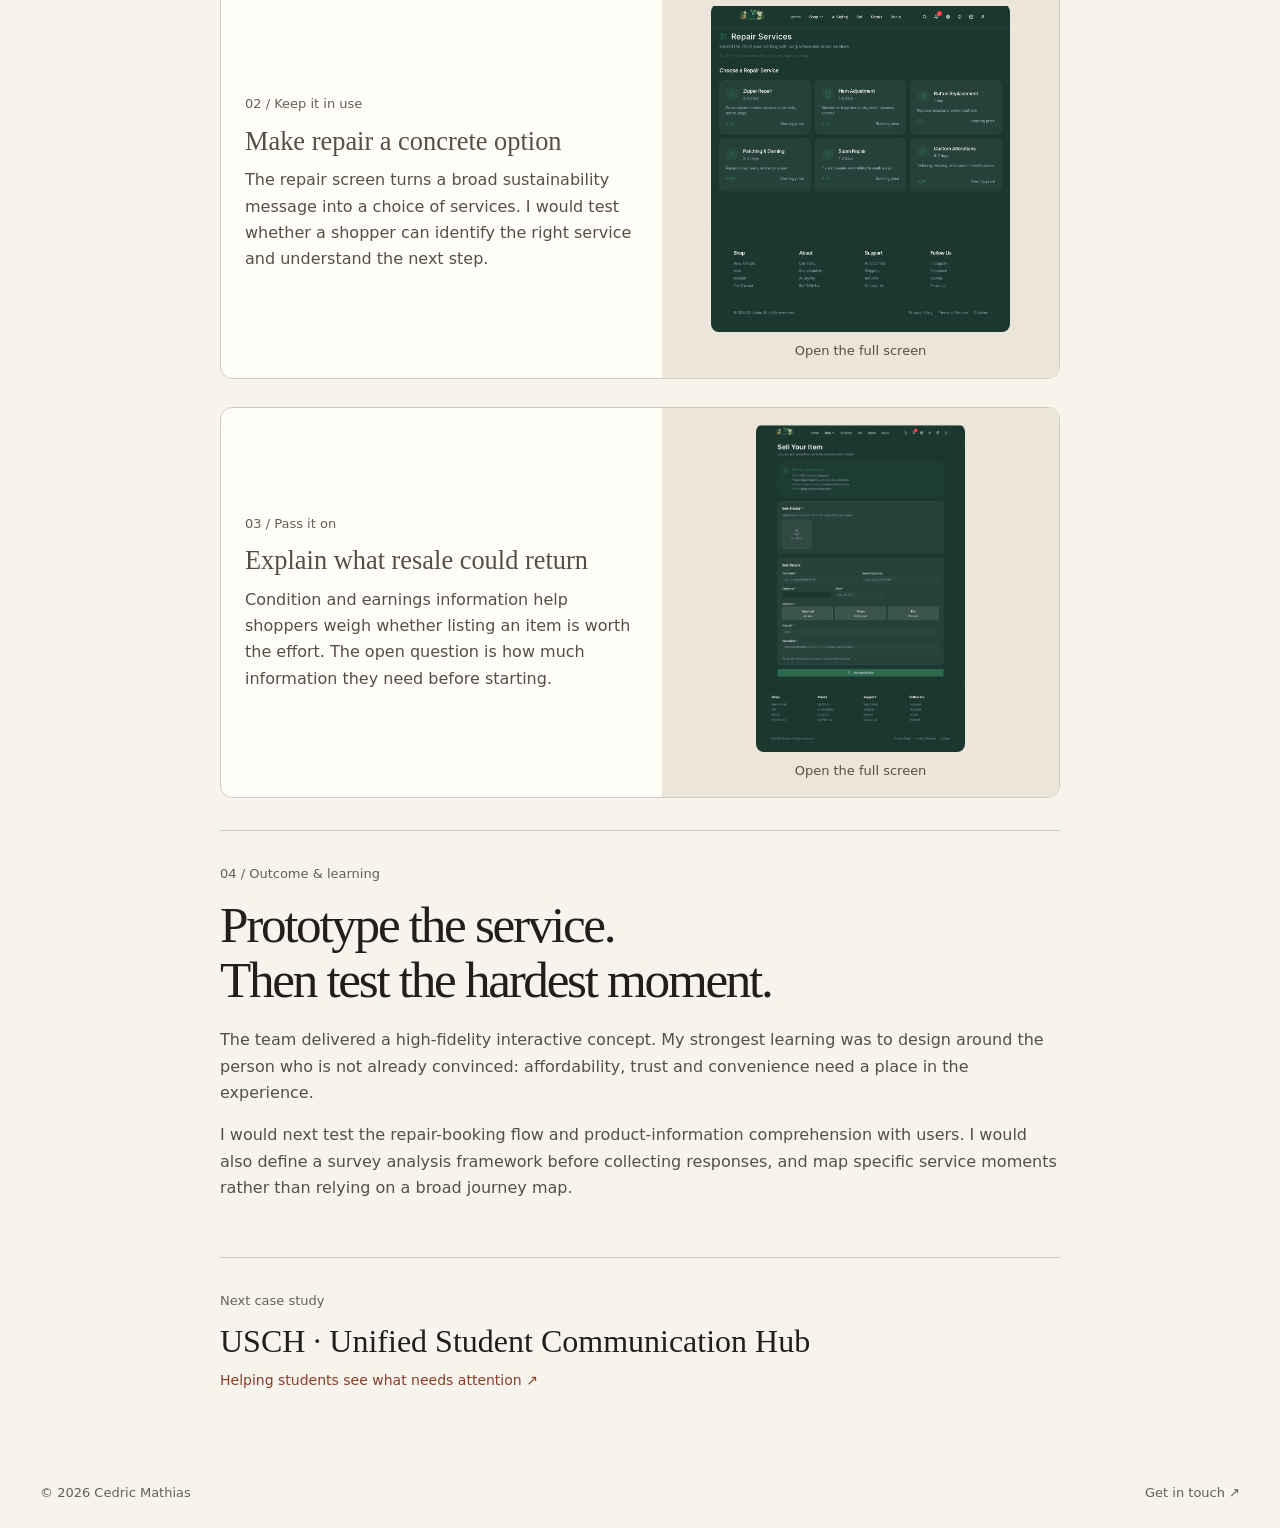
==== commit 1164833d: "Redesign portfolio as an editorial casebook" ====
--- a/drip.html
+++ b/drip.html
@@ -1,7 +1,7 @@
 <!doctype html>
-<html lang="en"><head><meta charset="utf-8"><meta name="viewport" content="width=device-width,initial-scale=1"><meta name="theme-color" content="#08090b"><title>Drip · Circular fashion concept | Cedric Mathias</title><meta name="description" content="A service-design concept that connects shopping, product transparency, repair and resale."><link rel="canonical" href="https://cedricmathias1.github.io/drip.html"><link rel="stylesheet" href="styles.css"><link rel="stylesheet" href="case-studies.css?v=1"></head>
-<body class="case-page case-lilac"><a class="skip" href="#main">Skip to content</a><header class="nav-shell"><nav class="nav" aria-label="Case study navigation"><a class="brand" href="index.html">Cedric Mathias.</a><div class="nav-links"><a href="index.html#work">All work</a><a class="contact-link" href="index.html#contact">Let’s talk</a></div></nav></header>
-<main id="main" class="wrap"><header class="case-hero"><p class="eyebrow">Drip · Circular fashion concept</p><h1>Good style. A longer story.</h1><p class="lede">A service-design concept that connects shopping, product transparency, repair and resale.</p><div class="case-meta"><span>Team project · 5 people · September–December 2025</span><span>Research lead · Persona lead · Figma co-lead</span></div>
+<html lang="en"><head><meta charset="utf-8"><meta name="viewport" content="width=device-width,initial-scale=1"><meta name="theme-color" content="#f7f4ee"><title>Drip · Circular fashion concept | Cedric Mathias</title><meta name="description" content="A service-design concept that connects shopping, product transparency, repair and resale."><link rel="canonical" href="https://cedricmathias1.github.io/drip.html"><link rel="stylesheet" href="styles.css?v=casebook"><link rel="stylesheet" href="case-studies.css?v=casebook"></head>
+<body class="case-page"><a class="skip" href="#main">Skip to content</a><header class="nav-shell"><nav class="nav" aria-label="Case study navigation"><a class="brand" href="index.html">Cedric Mathias</a><div class="nav-links"><a href="index.html#work">All work</a><a class="contact-link" href="index.html#contact">Contact</a></div></nav></header>
+<main id="main" class="wrap"><header class="case-hero"><p class="eyebrow"><span class="folio">02</span>Drip · Circular fashion concept</p><h1>Designing repair and resale into fashion retail</h1><p class="lede">A service-design concept that connects shopping, product transparency, repair and resale.</p><div class="case-meta"><span>Team project · 5 people · September–December 2025</span><span>Research lead · Persona lead · Figma co-lead</span></div>
 <div class="case-brief" aria-label="Project at a glance">
   <p>A circular fashion concept that gives budget-conscious shoppers practical reasons to check product information, repair items and resell clothes.</p>
   <dl><div><dt>My role</dt><dd>Research and persona lead, Figma co-lead</dd></div><div><dt>Team delivery</dt><dd>5 core screens in a high-fidelity service concept</dd></div><div><dt>Evidence</dt><dd>Research-informed prototype and proposed usability checks</dd></div></dl>
@@ -12,23 +12,23 @@
 </header>
 <figure class="case-figure "><img src="images/drip-profile.png" alt="Drip concept showing sustainability progress, Eco Points and store credit" fetchpriority="high"></figure><p class="caption">Drip sustainability profile. A high-fidelity service concept, not a launched retail platform.</p>
 <div class="case-body">
-<section id="problem"><p class="eyebrow">01 / The problem</p><h2>Make the useful choice the sustainable one.</h2><p>The brief asked our team to help a fast-fashion retailer explore circular services without abandoning its business model. Research pointed toward a practical tension: people value sustainability, but price, fit and convenience still shape the buying decision.</p><p>We designed around that tension instead of assuming more environmental messaging would change behaviour.</p></section>
-<section id="role"><p class="eyebrow">02 / My contribution</p><h2>Research that changed the brief.</h2><ul><li><strong>Research leadership.</strong> Led research into clothing behaviour and fashion waste during a 12-week sprint.</li><li><strong>Persona development.</strong> Created Mary, a budget-conscious student whose impulse purchases helped focus the design on useful rewards and post-purchase options.</li><li><strong>QR product passport.</strong> Championed a scannable product-information concept as a way to make material and origin claims more inspectable.</li><li><strong>Figma co-leadership.</strong> Co-led the progression from independent sketches through a high-fidelity interactive prototype across five core screens.</li></ul></section>
-<section id="solution"><p class="eyebrow">03 / Solution structure</p><h2>A garment has more than one chapter.</h2><p>The concept connects a QR-based product passport with a wardrobe view, repair services, resale and rewards. A visible sustainability profile makes participation legible, while Eco Points and store credit give users a practical reason to return.</p><p>These are designed product flows. The prototype does not establish a production QR verification service, a working AI styling engine, or measured environmental savings.</p><div class="callouts"><div><strong>12</strong><span>Weeks of design work</span></div><div><strong>3</strong><span>Research-informed personas</span></div><div><strong>5</strong><span>Core prototype screens</span></div></div></section>
+<section id="problem"><p class="eyebrow">01 / The problem</p><h2>Make the useful choice the sustainable one</h2><p>The brief asked our team to help a fast-fashion retailer explore circular services without abandoning its business model. Research pointed toward a practical tension: people value sustainability, but price, fit and convenience still shape the buying decision.</p><p>We designed around that tension instead of assuming more environmental messaging would change behaviour.</p></section>
+<section id="role"><p class="eyebrow">02 / My contribution</p><h2>Research that changed the brief</h2><ul><li><strong>Research leadership.</strong> Led research into clothing behaviour and fashion waste during a 12-week sprint.</li><li><strong>Persona development.</strong> Created Mary, a budget-conscious student whose impulse purchases helped focus the design on useful rewards and post-purchase options.</li><li><strong>QR product passport.</strong> Championed a scannable product-information concept as a way to make material and origin claims more inspectable.</li><li><strong>Figma co-leadership.</strong> Co-led the progression from independent sketches through a high-fidelity interactive prototype across five core screens.</li></ul></section>
+<section id="solution"><p class="eyebrow">03 / Solution structure</p><h2>A garment has more than one chapter</h2><p>The concept connects a QR-based product passport with a wardrobe view, repair services, resale and rewards. A visible sustainability profile makes participation legible, while Eco Points and store credit give users a practical reason to return.</p><p>These are designed product flows. The prototype does not establish a production QR verification service, a working AI styling engine, or measured environmental savings.</p><div class="callouts"><div><strong>12</strong><span>Weeks of design work</span></div><div><strong>3</strong><span>Research-informed personas</span></div><div><strong>5</strong><span>Core prototype screens</span></div></div></section>
 
 <section class="case-decisions" id="decisions" aria-labelledby="decisions-title">
   <p class="eyebrow">Inside the prototype</p>
-  <h2 id="decisions-title">Give people a reason to keep clothes in use.</h2>
+  <h2 id="decisions-title">Give people a reason to keep clothes in use</h2>
   <ol class="decision-grid"><li class="decision-card">
-  <div class="decision-copy"><p class="eyebrow">01 / Understand the item</p><h3>Put product details within reach.</h3><p>I proposed a scannable product passport so shoppers could inspect material and origin claims at the point of interest. A comprehension test would show which details shoppers can find and interpret.</p></div>
+  <div class="decision-copy"><p class="eyebrow">01 / Understand the item</p><h3>Put product details within reach</h3><p>I proposed a scannable product passport so shoppers could inspect material and origin claims at the point of interest. A comprehension test would show which details shoppers can find and interpret.</p></div>
 
 </li><li class="decision-card">
-  <div class="decision-copy"><p class="eyebrow">02 / Keep it in use</p><h3>Make repair a concrete option.</h3><p>The repair screen turns a broad sustainability message into a choice of services. I would test whether a shopper can identify the right service and understand the next step.</p></div>
+  <div class="decision-copy"><p class="eyebrow">02 / Keep it in use</p><h3>Make repair a concrete option</h3><p>The repair screen turns a broad sustainability message into a choice of services. I would test whether a shopper can identify the right service and understand the next step.</p></div>
   <figure class="decision-visual"><a href="images/drip-repair.png"><img src="images/drip-repair.png" alt="Drip prototype showing repair services" loading="lazy" decoding="async"></a><figcaption>Open the full screen</figcaption></figure>
 </li><li class="decision-card">
-  <div class="decision-copy"><p class="eyebrow">03 / Pass it on</p><h3>Explain what resale could return.</h3><p>Condition and earnings information help shoppers weigh whether listing an item is worth the effort. The open question is how much information they need before starting.</p></div>
+  <div class="decision-copy"><p class="eyebrow">03 / Pass it on</p><h3>Explain what resale could return</h3><p>Condition and earnings information help shoppers weigh whether listing an item is worth the effort. The open question is how much information they need before starting.</p></div>
   <figure class="decision-visual"><a href="images/drip-sell.png"><img src="images/drip-sell.png" alt="Drip resale prototype showing garment condition and earnings information" loading="lazy" decoding="async"></a><figcaption>Open the full screen</figcaption></figure>
 </li></ol>
 </section>
-<section id="outcome"><p class="eyebrow">04 / Outcome & learning</p><h2>Prototype the service.<br>Then test the hardest moment.</h2><p>The team delivered a high-fidelity interactive concept. My strongest learning was to design around the person who is not already convinced: affordability, trust and convenience need a place in the experience.</p><p>I would next test the repair-booking flow and product-information comprehension with users. I would also define a survey analysis framework before collecting responses, and map specific service moments rather than relying on a broad journey map.</p></section><aside class="case-next"><p class="eyebrow">Next case study</p><h3>USCH · Unified Student Communication Hub</h3><a class="text-link" href="usch.html">Everything that matters. Less of the noise. ↗</a></aside></div></main>
+<section id="outcome"><p class="eyebrow">04 / Outcome & learning</p><h2>Prototype the service.<br>Then test the hardest moment.</h2><p>The team delivered a high-fidelity interactive concept. My strongest learning was to design around the person who is not already convinced: affordability, trust and convenience need a place in the experience.</p><p>I would next test the repair-booking flow and product-information comprehension with users. I would also define a survey analysis framework before collecting responses, and map specific service moments rather than relying on a broad journey map.</p></section><aside class="case-next"><p class="eyebrow">Next case study</p><h3>USCH · Unified Student Communication Hub</h3><a class="text-link" href="usch.html">Helping students see what needs attention ↗</a></aside></div></main>
 <footer class="wrap footer"><span>© 2026 Cedric Mathias</span><a href="index.html#contact">Get in touch ↗</a></footer></body></html>
--- a/styles.css
+++ b/styles.css
@@ -1,22 +1,74 @@
-/* System typography uses SF when the operating system provides it. */
-:root{color-scheme:dark;--bg:#08090b;--surface:#13151a;--text:#f5f5f7;--muted:#a7aab4;--line:#30333c;--accent:#89adff;--blue:#295bd7;--glass:rgba(24,26,32,.88);--ease:cubic-bezier(.22,1,.36,1);--display:-apple-system,BlinkMacSystemFont,"Segoe UI",Helvetica,Arial,sans-serif;--mono:ui-monospace,"SFMono-Regular",Consolas,monospace}
-*{box-sizing:border-box}html{scroll-behavior:smooth;scroll-padding-top:110px}body{margin:0;background:var(--bg);color:var(--text);font:400 17px/1.65 var(--display);-webkit-font-smoothing:antialiased}a{color:inherit;text-decoration:none}button{font:inherit}img{display:block;max-width:100%;height:auto}::selection{background:#3059a8;color:#fff}:focus-visible{outline:3px solid var(--accent);outline-offset:6px}h1,h2,h3,p,figure{margin:0}h1,h2,h3{font-weight:650;letter-spacing:-.045em;text-wrap:balance}h1{font-size:clamp(3.25rem,8.5vw,8rem);line-height:1.02}h2{font-size:clamp(2.5rem,5.8vw,5rem);line-height:1.06}h3{font-size:clamp(1.4rem,2.3vw,2rem);line-height:1.2}p{color:var(--muted)}.wrap{width:min(1120px,calc(100% - 64px));margin-inline:auto}.section{padding-block:112px}.eyebrow{font:500 12px/1.6 var(--mono);letter-spacing:.09em;text-transform:uppercase;color:var(--muted);margin-bottom:22px}.accent{color:var(--accent)}.lede{font-size:clamp(1.12rem,2vw,1.4rem);max-width:660px;margin-top:26px;line-height:1.55}.skip{position:fixed;left:16px;top:-100px;padding:12px;background:#fff;color:#000;z-index:20}.skip:focus{top:10px}
-.nav-shell{position:sticky;top:16px;z-index:10;margin:16px auto 0;width:min(1120px,calc(100% - 32px))}.nav{display:flex;align-items:center;justify-content:space-between;gap:20px;min-height:64px;padding:8px 20px;border:1px solid #ffffff29;border-radius:22px;background:var(--glass);box-shadow:0 10px 35px #0003,inset 0 1px #ffffff0d;backdrop-filter:blur(20px) saturate(140%);-webkit-backdrop-filter:blur(20px) saturate(140%)}.brand{font-size:17px;font-weight:650;letter-spacing:-.035em;white-space:nowrap}.nav-links{display:flex;gap:22px;align-items:center}.nav-links a{font-size:13px;color:#d4d6de;min-height:44px;display:inline-flex;align-items:center}.nav-links a:hover{color:#fff}.nav .contact-link{background:#f5f5f7;color:#101114;border-radius:30px;padding:0 18px}
-.hero{padding-top:112px;text-align:center;position:relative;overflow:clip}.hero:before{content:"";position:absolute;z-index:-1;width:900px;height:650px;top:5px;left:50%;transform:translateX(-50%);background:radial-gradient(ellipse,#244ba528,transparent 65%);pointer-events:none}.availability{display:inline-flex;align-items:center;gap:10px;font:500 12px var(--mono);color:#c6cbd7;margin-bottom:34px}.availability:before{content:"";width:6px;height:6px;border-radius:50%;background:#b0d5b4}.hero .lede{margin-inline:auto}.hero h1 span{display:block;color:#a7bdf4}.actions{display:flex;flex-wrap:wrap;align-items:center;gap:14px;margin-top:32px}.hero .actions{justify-content:center}.button{display:inline-flex;align-items:center;justify-content:center;min-height:48px;padding:10px 24px;background:var(--blue);color:#fff;border:1px solid transparent;border-radius:30px;font-size:15px;font-weight:550;transition:transform 280ms var(--ease),box-shadow 280ms var(--ease),background-color 200ms}.button.secondary{background:#20232a;border-color:#424754}.button:hover{background:#3569e3;box-shadow:0 12px 30px #0004}.button.secondary:hover{background:#303541}.button:active{transform:scale(.98)}.text-link{display:inline-flex;align-items:center;min-height:44px;gap:8px;color:var(--accent);font-size:15px}.text-link:hover{text-decoration:underline;text-underline-offset:5px}
-.hero-stage{margin-top:64px;position:relative;padding:60px 70px 0;overflow:hidden;max-height:470px;border:1px solid #ffffff17;border-radius:32px 32px 0 0;background:radial-gradient(ellipse at 50% 90%,#5575d04d,transparent 70%),linear-gradient(140deg,#1e2433,#101216 70%)}.window{border:1px solid #ffffff30;overflow:hidden;border-radius:16px;box-shadow:0 32px 90px #0007;background:#f4f5f8}.window-bar{display:flex;align-items:center;gap:6px;background:#e9ebef;height:32px;padding-left:14px}.window-bar i{height:7px;width:7px;background:#9c9fa8;border-radius:50%}.hero-stage img{width:100%}.stage-label{margin-top:16px;font:12px var(--mono);color:var(--muted)}
-.proof{display:grid;grid-template-columns:repeat(3,1fr);gap:32px;padding:40px 0;border-bottom:1px solid var(--line)}.proof strong{display:block;font:500 clamp(2rem,4vw,3rem)/1.1 var(--mono);letter-spacing:-.06em}.proof p{font-size:13px;margin-top:10px}.proof small{display:block;font-size:11px;color:var(--muted);margin-top:6px}.section-intro{margin-bottom:56px}.section-intro .lede{max-width:590px}.project{margin-top:28px;border-radius:32px;overflow:hidden;border:1px solid #ffffff16;background:var(--surface);box-shadow:inset 0 1px #ffffff05}.project-top{display:grid;grid-template-columns:1fr 1fr;min-height:570px}.project-copy{padding:60px 48px;align-self:center}.project h3{font-size:clamp(2.25rem,4.5vw,3.8rem)}.project .summary{font-size:18px;line-height:1.55;margin-top:24px}.meta{font:11px/1.7 var(--mono);color:var(--muted);margin-top:22px}.project-visual{padding:48px 40px 0;display:flex;align-items:flex-start;justify-content:center;overflow:hidden;max-height:650px}.project-visual img{transition:transform 650ms var(--ease);box-shadow:0 26px 80px #0005}.coffee{background:radial-gradient(ellipse at 50% 45%,#385d55,#182a28 75%)}.coffee img{width:236px;border-radius:24px}.fashion{background:radial-gradient(ellipse at 50% 45%,#403c60,#242031 80%)}.fashion img{width:270px;border-radius:20px}.hub{background:linear-gradient(145deg,#cfdaf3,#f0f2f8);align-items:center;padding:32px 0 32px 35px}.hub img{max-width:none;width:680px;border-radius:14px}.project-bottom{display:grid;grid-template-columns:1.2fr 1fr;gap:40px;padding:32px 48px;border-top:1px solid #ffffff15}.project-bottom h4{margin:0 0 10px;font-size:14px;font-weight:600}.project-bottom p{font-size:14px}.callouts{display:flex;gap:28px;align-items:start}.callouts div{flex:1}.callouts strong{font:500 27px/1.2 var(--mono);display:block;letter-spacing:-.05em;color:#e8ebf4}.callouts span{display:block;font-size:11px;color:var(--muted);line-height:1.5;margin-top:8px}
-.growth{padding:64px 48px;background:radial-gradient(ellipse at 85% 0,#26489245,transparent 65%),var(--surface)}.growth-grid{display:grid;grid-template-columns:1fr 1fr;gap:64px}.growth h3{font-size:clamp(2.25rem,4vw,3.6rem)}.conversion{display:flex;align-items:center;gap:20px;margin:35px 0 18px}.conversion strong{font:500 clamp(2rem,4vw,3.5rem) var(--mono);letter-spacing:-.07em}.conversion span{color:var(--muted)}.conversion strong:last-child{color:var(--accent)}details{margin-top:24px;border-top:1px solid var(--line);padding-top:12px}summary{cursor:pointer;min-height:44px;padding-block:8px;color:var(--accent);font-size:15px}details p{font-size:15px;margin-top:16px}.fine-print{font-size:12px!important;line-height:1.6}
-.approach{display:grid;grid-template-columns:repeat(3,1fr);gap:40px;margin-top:48px}.approach article{border-top:1px solid var(--line);padding-top:24px}.approach .eyebrow{margin-bottom:18px}.approach h3{font-size:24px}.approach p{font-size:15px;margin-top:18px}.about{display:grid;grid-template-columns:1fr 1fr;gap:80px;border-top:1px solid var(--line)}.about p+p{margin-top:20px}.stack{display:flex;flex-wrap:wrap;gap:9px;margin-top:26px}.stack span{font:11px var(--mono);border:1px solid var(--line);padding:8px 12px;border-radius:9px}.contact{text-align:center;background:radial-gradient(ellipse at 50% 100%,#23429030,transparent 65%);border-top:1px solid var(--line)}.contact h2{max-width:750px;margin:auto}.contact .lede{margin-inline:auto}.contact .actions{justify-content:center}.contact-email{display:block;font-size:clamp(1rem,3vw,1.5rem);margin-top:30px;color:var(--accent);overflow-wrap:anywhere}.footer{display:flex;flex-wrap:wrap;gap:20px;justify-content:space-between;font-size:12px;color:var(--muted);padding:30px 0;border-top:1px solid var(--line)}.footer a:hover{color:var(--text)}
-/* Case-study pages use the same design language and native disclosure controls. */
-.case-hero{padding:100px 0 64px}.case-hero h1{font-size:clamp(3rem,7vw,6rem);max-width:950px}.case-meta{display:flex;flex-wrap:wrap;gap:20px 40px;margin-top:36px;font:12px/1.7 var(--mono);color:var(--muted)}.case-figure{border-radius:28px;padding:48px;background:var(--surface);border:1px solid var(--line);display:flex;justify-content:center;overflow:hidden}.case-figure img{max-height:650px;object-fit:contain;width:auto;max-width:100%;border-radius:18px}.case-figure.wide img{width:100%;height:auto;max-height:none}.caption{font-size:12px;margin:16px 0 50px}.case-body{max-width:780px;margin:auto}.case-body section{padding-block:44px;border-top:1px solid var(--line)}.case-body h2{font-size:clamp(1.9rem,4vw,3rem);margin-bottom:24px}.case-body h3{font-size:22px;margin:28px 0 14px}.case-body p+p{margin-top:18px}.case-body li{color:var(--muted);margin-bottom:16px}.case-body strong{color:var(--text)}.case-body .callouts{margin-block:30px}.case-next{margin-block:72px}
-/* Content stays visible with no JavaScript. No scroll hijacking or opacity gates. */
-@media(hover:hover) and (pointer:fine){.button:hover{transform:translateY(-2px) scale(1.025)}.project-visual:hover img{transform:scale(1.035)}}
-@media(min-width:1600px){.section{padding-block:140px}}
-@media(max-width:800px){.wrap{width:calc(100% - 40px)}.section{padding-block:76px}.hero{padding-top:86px}.nav-links{gap:16px}.nav-links a{font-size:12px}.hero-stage{padding:36px 20px 0;max-height:320px;margin-top:45px}.project-top{grid-template-columns:1fr}.project-copy{padding:38px 28px}.project-visual{min-height:360px;max-height:440px;padding-top:35px}.project-bottom{grid-template-columns:1fr;padding:28px;gap:28px}.hub{padding:24px;min-height:auto}.hub img{width:100%;max-width:100%}.growth{padding:38px 28px}.growth-grid,.about{grid-template-columns:1fr;gap:32px}.approach{gap:24px}.about{gap:32px}.case-hero{padding-top:76px}.case-figure{padding:24px}}
-@media(max-width:540px){.nav{padding:8px 14px;gap:8px}.brand{font-size:14px}.nav-links{gap:12px}.nav-links .about-link{display:none}.nav .contact-link{padding:0 12px}.hero h1{font-size:clamp(3rem,12vw,4.5rem)}.proof{gap:15px;padding-block:30px}.proof p{font-size:11px}.proof small{font-size:10px}.proof strong{font-size:1.9rem}.approach{grid-template-columns:1fr}.callouts{gap:18px}.callouts strong{font-size:25px}.hero-stage{max-height:210px}.stage-label{font-size:10px}.project h3{font-size:2.35rem}.case-meta{gap:12px 24px}.case-figure{padding:18px}.footer{font-size:11px}}
-@supports not (backdrop-filter:blur(1px)){.nav{background:#1b1e25}}
-@media(prefers-reduced-transparency:reduce){.nav{background:#1b1e25;backdrop-filter:none;-webkit-backdrop-filter:none}}
-@media(prefers-contrast:more){:root{--muted:#d1d4df;--line:#7f8595;--glass:#15171c}.nav{backdrop-filter:none;-webkit-backdrop-filter:none;border-color:#aab1c4}}
-@media(prefers-reduced-motion:reduce){html{scroll-behavior:auto}*,*:before,*:after{animation:none!important;transition:none!important}.button:hover,.project-visual:hover img{transform:none}}
-@media(forced-colors:active){.nav,.project,.button,.case-figure{border:1px solid CanvasText}.accent,.text-link,summary{color:LinkText}.hero h1 span,.callouts strong{color:CanvasText}}
-@media print{.nav-shell,.skip,.hero-stage,.actions{display:none}.section{padding-block:32px}body{background:#fff;color:#111}p,.eyebrow,.meta{color:#444}.project{break-inside:avoid;background:#fff;border:1px solid #aaa}.project-top{min-height:0}.project-visual{max-height:300px}.project-copy{padding:24px}h1{font-size:44px}h2{font-size:32px}.callouts strong{color:#111}}
+/* Design pass informed by Unslop by Damir Sokolovsky (heydamir.design/unslop). */
+:root {
+  color-scheme: light;
+  --paper: #f7f4ee;
+  --surface: #fffdf8;
+  --board: #ece6da;
+  --ink: #231e19;
+  --secondary: #574e44;
+  --muted: #695e52;
+  --line: #d5ccbf;
+  --accent: #8c3c27;
+  --ease: cubic-bezier(.22, 1, .36, 1);
+  --sans: system-ui, sans-serif;
+  --serif: Georgia, "Times New Roman", serif;
+  --radius: 8px;
+}
+* { box-sizing: border-box; }
+html { scroll-padding-top: 24px; }
+body { margin: 0; background: var(--paper); color: var(--ink); font: 400 16px/1.65 var(--sans); }
+[hidden] { display: none !important; }
+a { color: inherit; text-decoration: none; }
+button { font: inherit; }
+img { display: block; max-width: 100%; height: auto; }
+h1, h2, h3, p, figure { margin: 0; }
+h1, h2, h3 { font: 400 2rem/1.08 var(--serif); text-wrap: balance; }
+h1 { font-size: clamp(2.75rem, 6.15vw, 5.5rem); letter-spacing: -.055em; }
+h2 { font-size: clamp(2.25rem, 4.5vw, 4rem); letter-spacing: -.045em; }
+p { color: var(--secondary); }
+:focus-visible { outline: 2px solid var(--accent); outline-offset: 4px; }
+::selection { background: var(--accent); color: white; }
+.wrap, .nav { width: min(1200px, calc(100% - 64px)); margin-inline: auto; }
+.section { padding-block: 80px; }
+.eyebrow, .availability, .caption, .fine-print { font-size: .8125rem; color: var(--muted); }
+.eyebrow { margin-bottom: 12px; }
+.folio { display: inline-block; margin-right: 8px; color: var(--accent); font-variant-numeric: tabular-nums; }
+.folio::after { content: " /"; color: var(--muted); }
+.lede { margin-top: 20px; max-width: 60ch; font-size: clamp(1.05rem, 1.6vw, 1.25rem); }
+.skip { position: fixed; z-index: 3; top: 8px; left: 8px; padding: 12px; background: var(--surface); transform: translateY(-150%); }
+.skip:focus { transform: none; }
+.nav-shell { border-bottom: 1px solid var(--line); }
+.nav, .nav-links { display: flex; align-items: center; justify-content: space-between; gap: 24px; }
+.nav { min-height: 68px; }
+.brand { font: 400 1.3rem/1.2 var(--serif); }
+.nav-links a, .text-link { display: inline-flex; align-items: center; gap: 8px; min-height: 44px; font-size: .875rem; }
+.nav-links a:hover, .text-link:hover, .footer a:hover { text-decoration: underline; text-underline-offset: 4px; }
+.text-link, .contact-link { color: var(--accent); }
+.actions { display: flex; align-items: center; flex-wrap: wrap; gap: 16px; margin-top: 24px; }
+.button { display: inline-flex; justify-content: center; align-items: center; gap: 8px; min-height: 48px; padding: 8px 16px; border: 1px solid transparent; border-radius: var(--radius); background: var(--accent); color: white; font-size: .875rem; }
+.button:hover { background: #71301f; }
+.button.secondary { color: var(--ink); background: var(--surface); border-color: var(--line); }
+.button.secondary:hover { background: var(--board); }
+.approach { display: grid; grid-template-columns: repeat(3, minmax(0, 1fr)); gap: 32px; margin-top: 32px; }
+.approach article { padding-top: 20px; border-top: 1px solid var(--line); }
+.approach h3 { margin-bottom: 12px; font-size: 1.65rem; }
+.about { display: grid; grid-template-columns: 1fr 1.3fr; gap: 48px; border-top: 1px solid var(--line); }
+.about p + p { margin-top: 16px; }
+.stack, .skill-pills { display: flex; flex-wrap: wrap; gap: 8px 16px; margin-block: 20px 12px; font-size: .8125rem; color: var(--muted); }
+.stack span, .skill-pills span { border-bottom: 1px solid var(--line); padding-bottom: 4px; }
+.contact { background: var(--board); }
+.footer { display: flex; justify-content: space-between; flex-wrap: wrap; gap: 16px; padding-block: 24px; color: var(--muted); font-size: .8125rem; }
+@media (max-width: 720px) {
+  .wrap, .nav { width: calc(100% - 40px); }
+  .section { padding-block: 56px; }
+  .about, .approach { grid-template-columns: 1fr; gap: 24px; }
+}
+@media (max-width: 520px) {
+  .nav { align-items: flex-start; flex-direction: column; gap: 0; padding-top: 12px; }
+  .nav-links { justify-content: flex-start; flex-wrap: wrap; gap: 0 16px; }
+}
+@media print {
+  .nav-shell, .skip, .actions { display: none; }
+  body { background: white; color: black; }
+  .section { padding-block: 24px; }
+}
--- a/case-studies.css
+++ b/case-studies.css
@@ -1,66 +1,42 @@
-.case-page { --case-accent: #a9c5ff; --case-stage: #202e52; }
-.case-mint { --case-accent: #a6e6cd; --case-stage: #1b433b; }
-.case-lilac { --case-accent: #deccff; --case-stage: #3d2d55; }
-
-.case-hero > .eyebrow,
-.case-decisions > .eyebrow,
-.decision-copy > .eyebrow { color: var(--case-accent); }
-
-.case-brief {
-  margin-top: 32px;
-  padding: clamp(18px, 3.5vw, 36px);
-  background: linear-gradient(140deg, var(--case-stage), var(--surface) 70%);
-  border: 1px solid var(--line);
-  border-radius: 22px;
-}
-.case-brief > p { color: var(--text); max-width: 64ch; }
-.case-brief dl {
-  display: grid;
-  grid-template-columns: repeat(3, minmax(0, 1fr));
-  gap: 20px;
-  margin: 22px 0 0;
-}
-.case-brief dt { color: var(--case-accent); font: 500 11px/1.5 var(--mono); }
-.case-brief dd { color: var(--text); font-size: 14px; margin: 4px 0 0; }
-.case-jumps { display: flex; flex-wrap: wrap; gap: 8px 24px; margin-top: 18px; }
-.case-jumps a { display: inline-flex; align-items: center; min-height: 44px; color: var(--case-accent); font-size: 14px; text-decoration: underline; text-underline-offset: 5px; }
-.case-page .case-figure { background: radial-gradient(ellipse at 50% 30%, var(--case-stage), var(--surface) 80%); }
-.case-page .case-figure img { box-shadow: 0 20px 54px #0007; }
-
-.case-body .case-decisions { padding-block: 48px; }
-.decision-grid { padding: 0; margin: 24px 0 0; list-style: none; display: grid; gap: 16px; }
-.decision-grid > li {
-  display: grid;
-  grid-template-columns: minmax(0, 1fr);
-  margin: 0;
-  border: 1px solid var(--line);
-  border-radius: 22px;
-  overflow: clip;
-  background: var(--surface);
-}
-.decision-copy { padding: clamp(20px, 4vw, 36px); align-self: center; }
-.case-body .decision-copy h3 { margin: 0 0 12px; }
-.decision-copy .eyebrow { margin-bottom: 10px; font-size: 11px; }
-.decision-visual { background: var(--case-stage); padding: 20px; text-align: center; }
+.case-hero { padding-block: 64px 32px; }
+.case-hero h1 { max-width: 15ch; }
+.case-meta { display: flex; flex-wrap: wrap; gap: 8px 24px; margin-top: 20px; color: var(--muted); font-size: .8125rem; }
+.case-brief { max-width: 900px; margin-top: 24px; padding: 24px; border: 1px solid var(--line); border-radius: 12px; background: var(--surface); }
+.case-brief dl, .callouts { display: grid; grid-template-columns: repeat(3, minmax(0, 1fr)); gap: 20px; }
+.case-brief dl { margin: 20px 0 0; }
+.case-brief dt { color: var(--muted); font-size: .8125rem; }
+.case-brief dd { margin: 4px 0 0; }
+.case-jumps { display: flex; flex-wrap: wrap; gap: 4px 20px; margin-top: 16px; }
+.case-jumps a { display: inline-flex; align-items: center; min-height: 44px; color: var(--accent); font-size: .875rem; text-decoration: underline; text-underline-offset: 4px; }
+.case-figure { display: grid; place-items: center; padding: 32px; background: var(--board); border-radius: 12px; }
+.case-figure img { max-height: 600px; width: auto; object-fit: contain; border-radius: 8px; }
+.case-figure.wide img { width: 100%; max-height: none; }
+.caption { margin-block: 12px 40px; }
+.case-body { max-width: 840px; margin-inline: auto; }
+.case-body section, .case-next { padding-block: 32px; border-top: 1px solid var(--line); }
+.case-body h2 { margin-bottom: 20px; font-size: clamp(1.85rem, 4vw, 3.25rem); }
+.case-body p + p { margin-top: 16px; }
+.case-body li { color: var(--secondary); }
+.case-body li + li { margin-top: 12px; }
+.case-body strong { color: var(--ink); }
+.callouts { padding-block: 16px; margin-block: 16px; border-block: 1px solid var(--line); }
+.callouts strong { display: block; font: 400 2rem/1.2 var(--serif); font-variant-numeric: tabular-nums; }
+.callouts span { font-size: .8125rem; }
+.decision-grid { display: grid; gap: 16px; margin: 20px 0 0; padding: 0; list-style: none; }
+.decision-grid > li { display: grid; margin: 0; border: 1px solid var(--line); border-radius: 12px; background: var(--surface); }
+.decision-copy { align-self: center; padding: 24px; }
+.decision-copy h3 { font-size: 1.65rem; margin-bottom: 12px; }
+.decision-visual { padding: 16px; text-align: center; background: var(--board); border-radius: 0 0 11px 11px; }
 .decision-visual a { display: block; }
-.decision-visual img { margin-inline: auto; max-height: 335px; object-fit: contain; width: auto; border-radius: 10px; }
-.decision-visual figcaption { margin-top: 8px; color: var(--text); font-size: 12px; }
-.decision-visual a:focus-visible { outline-offset: 3px; }
-
+.decision-visual img { margin-inline: auto; max-height: 328px; object-fit: contain; border-radius: 8px; }
+.decision-visual figcaption { margin-top: 8px; font-size: .8125rem; }
+.case-next { margin-block: 24px; }
 @media (min-width: 701px) {
   .decision-grid > li:has(.decision-visual) { grid-template-columns: minmax(0, 1fr) minmax(0, .9fr); }
+  .decision-visual { border-radius: 0 11px 11px 0; }
 }
 @media (max-width: 540px) {
-  .case-brief dl { grid-template-columns: 1fr; gap: 14px; }
+  .case-hero { padding-top: 40px; }
+  .case-brief dl { grid-template-columns: 1fr; gap: 12px; }
+  .case-figure { padding: 16px; }
 }
-@media screen and (prefers-reduced-motion: no-preference) {
-  .case-hero h1, .case-hero .lede, .case-page .case-figure img {
-    animation: case-arrive 750ms var(--ease) backwards;
-  }
-  .case-hero .lede { animation-delay: 60ms; }
-  .case-page .case-figure img { animation-delay: 120ms; }
-  @keyframes case-arrive {
-    from { opacity: .45; transform: translateY(18px); }
-    to { opacity: 1; transform: none; }
-  }
-}
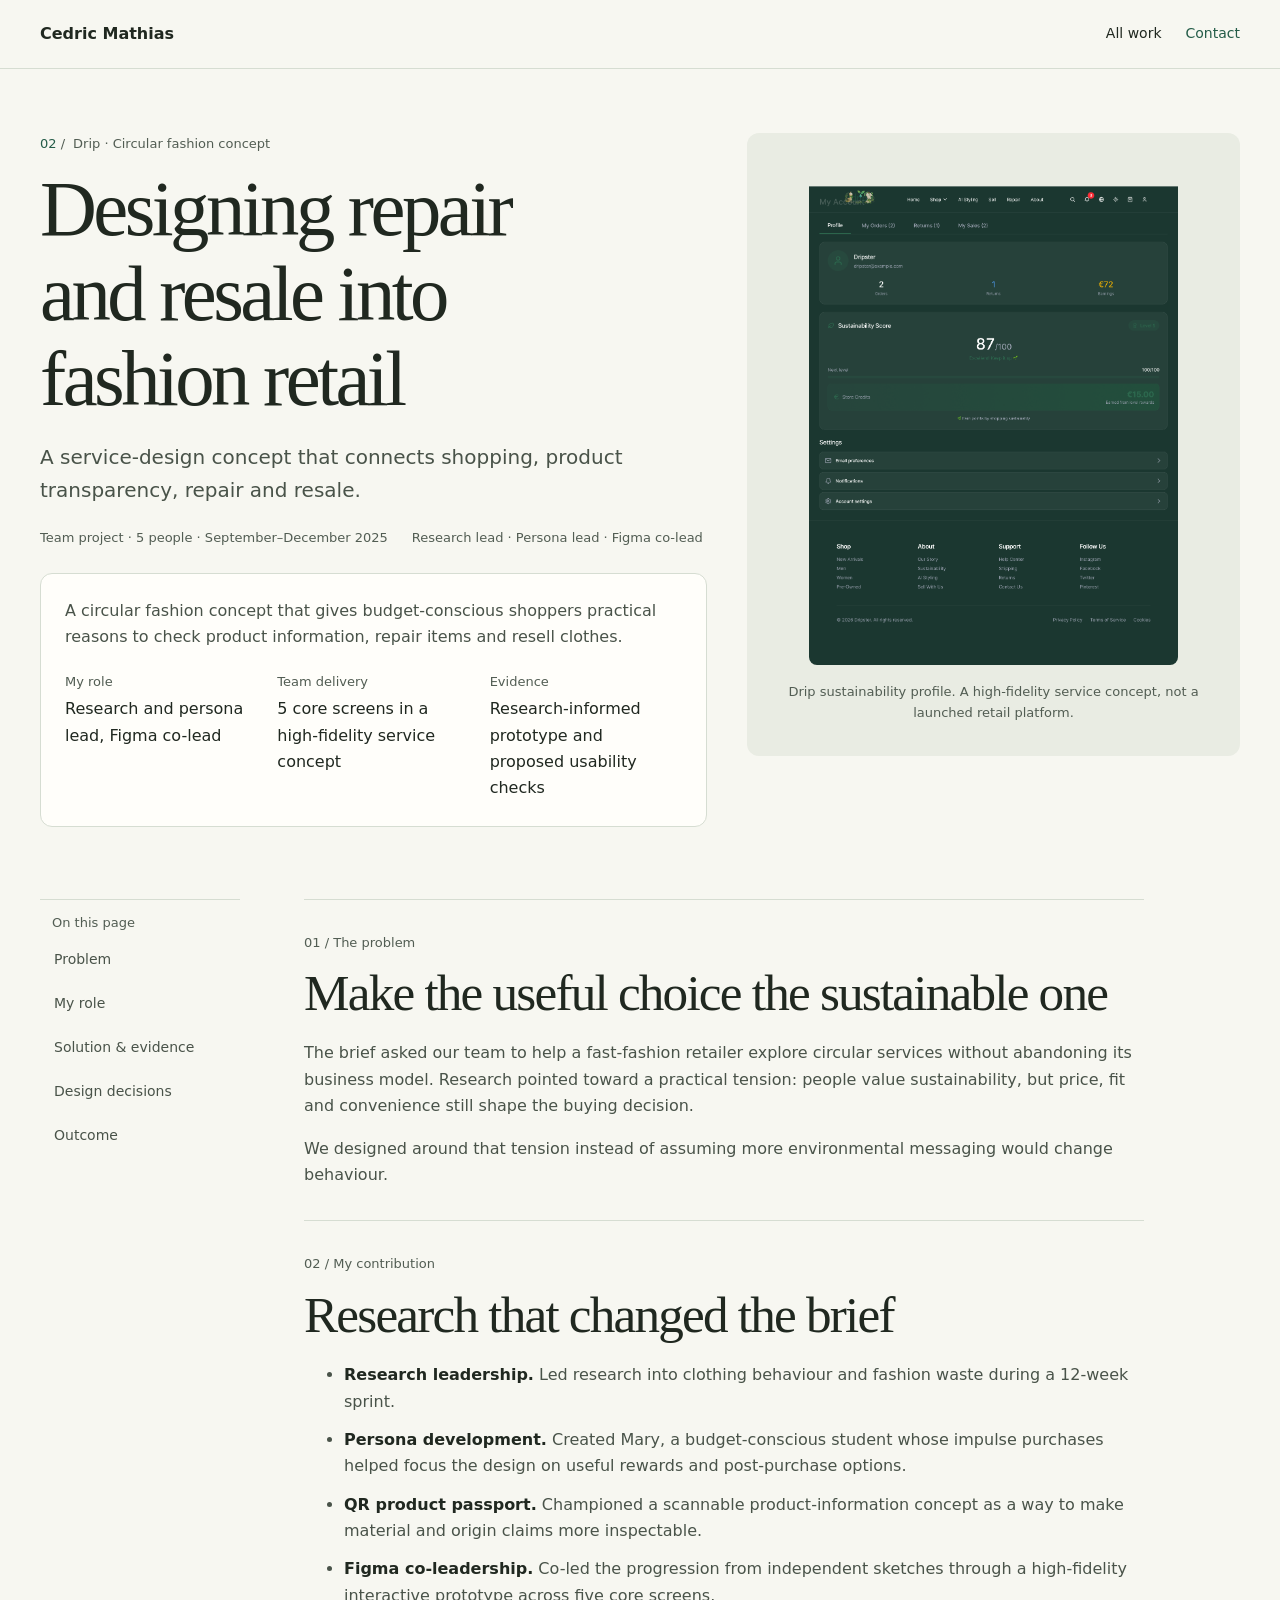
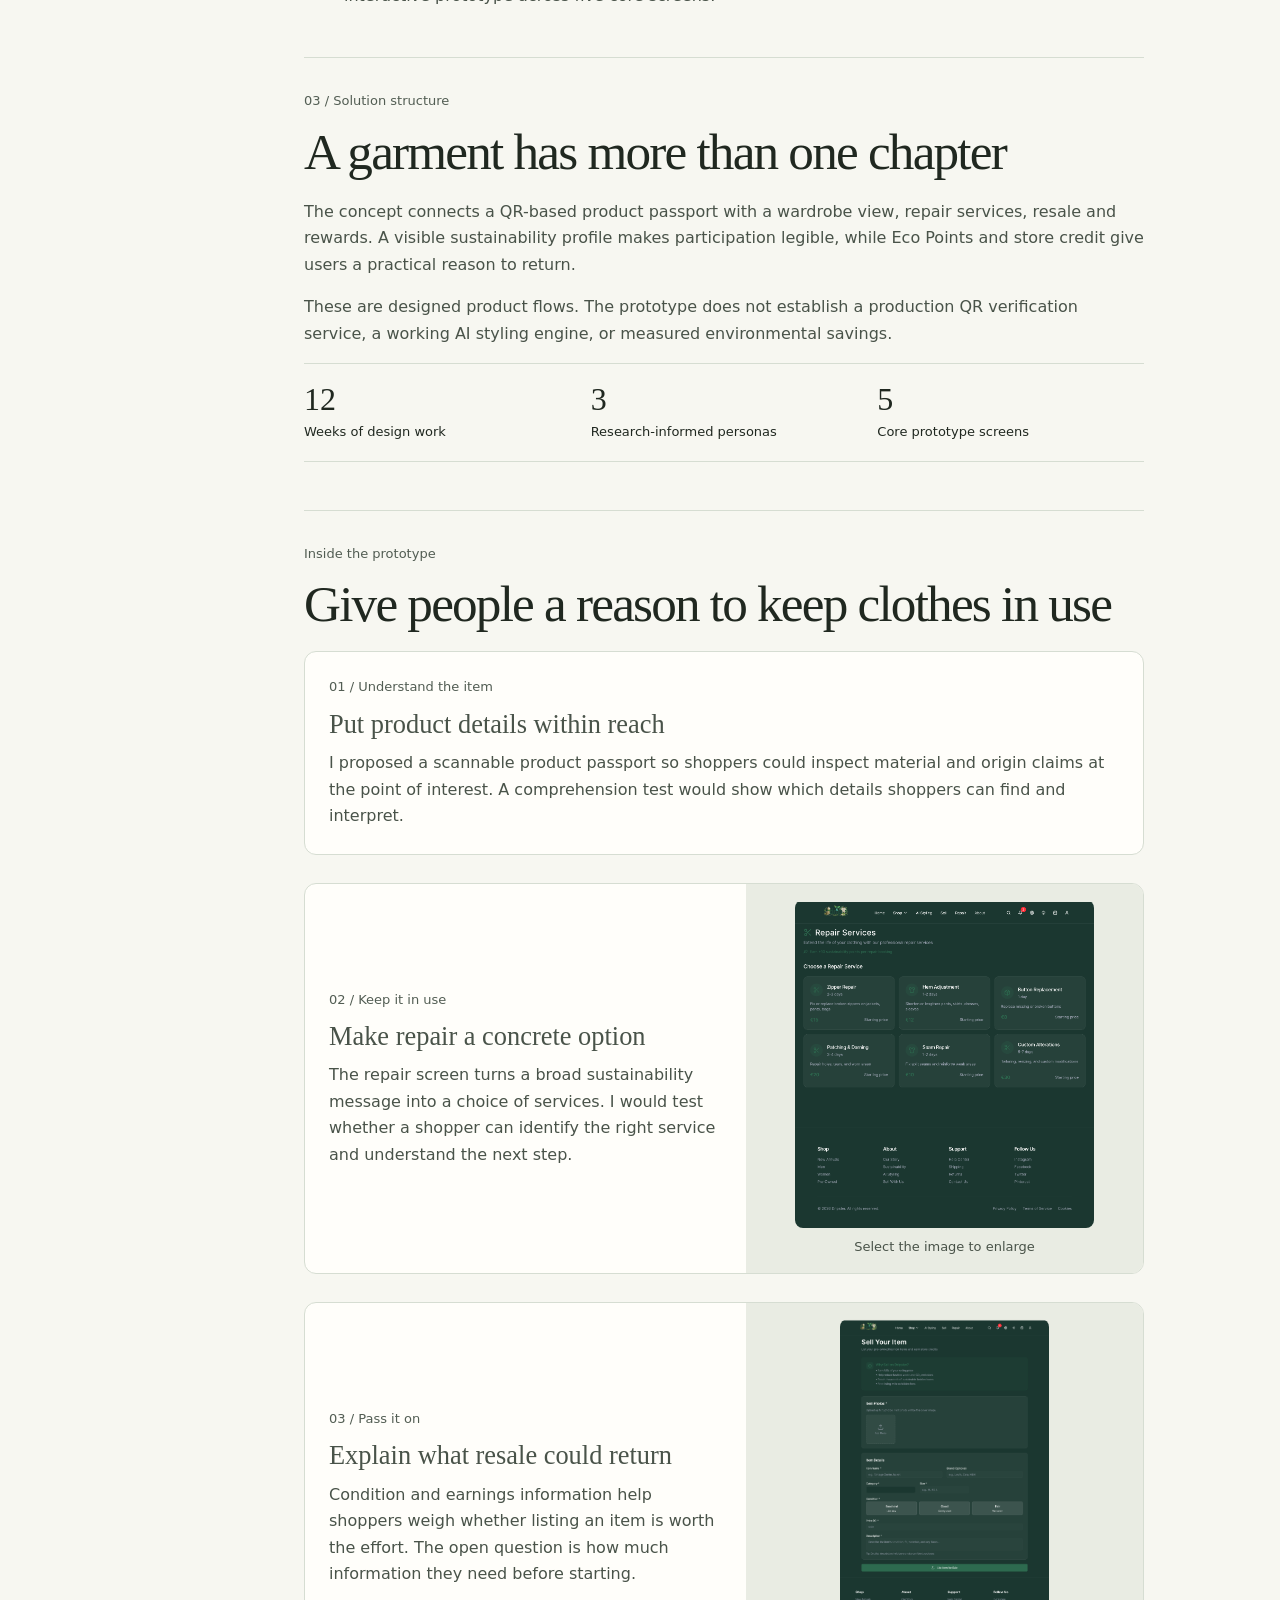
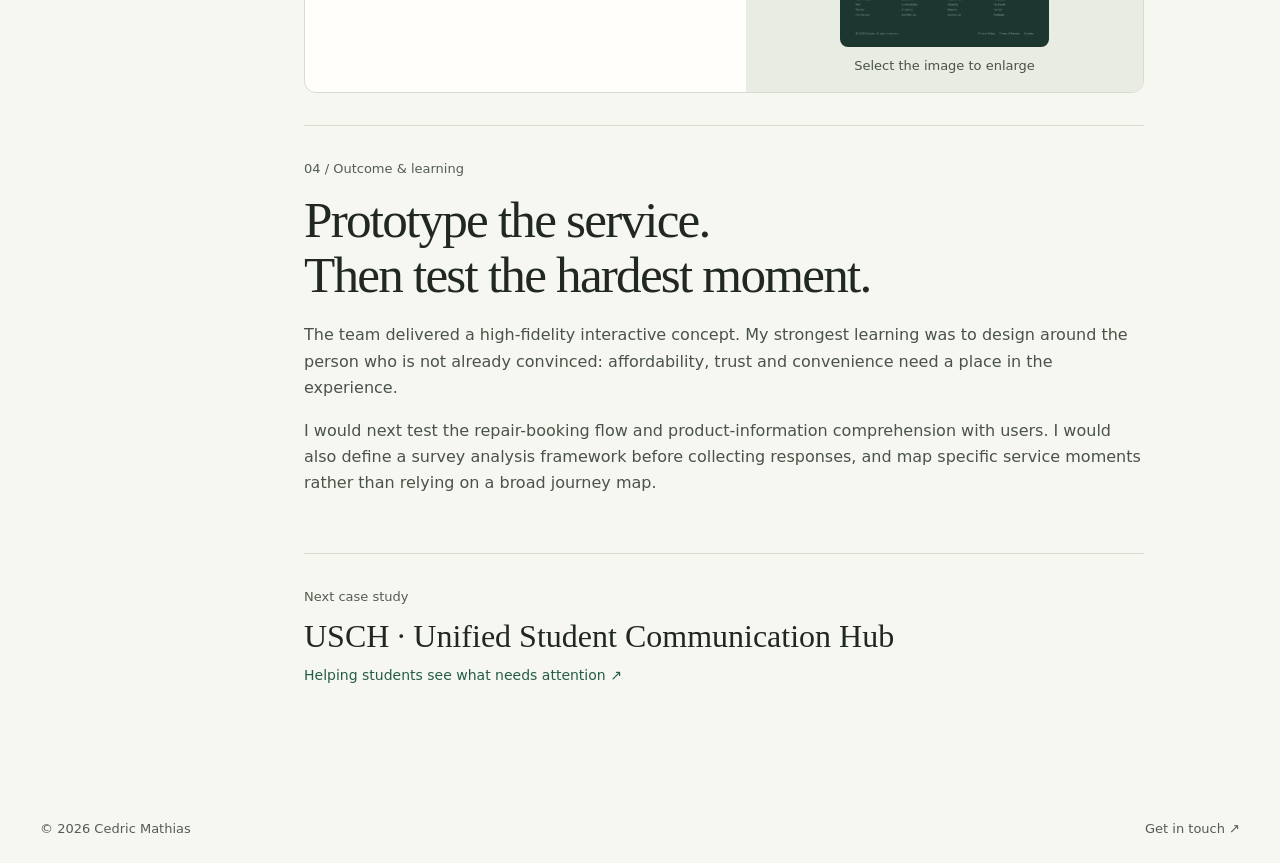
==== commit 53e7263b: "Redesign portfolio around interactive project evidence" ====
--- a/drip.html
+++ b/drip.html
@@ -1,16 +1,20 @@
 <!doctype html>
-<html lang="en"><head><meta charset="utf-8"><meta name="viewport" content="width=device-width,initial-scale=1"><meta name="theme-color" content="#f7f4ee"><title>Drip · Circular fashion concept | Cedric Mathias</title><meta name="description" content="A service-design concept that connects shopping, product transparency, repair and resale."><link rel="canonical" href="https://cedricmathias1.github.io/drip.html"><link rel="stylesheet" href="styles.css?v=casebook"><link rel="stylesheet" href="case-studies.css?v=casebook"></head>
+<html lang="en"><head><meta charset="utf-8"><meta name="viewport" content="width=device-width,initial-scale=1"><meta name="theme-color" content="#f7f7f1"><title>Drip · Circular fashion concept | Cedric Mathias</title><meta name="description" content="A service-design concept that connects shopping, product transparency, repair and resale."><link rel="canonical" href="https://cedricmathias1.github.io/drip.html"><link rel="stylesheet" href="styles.css?v=studio"><link rel="stylesheet" href="case-studies.css?v=studio"><script src="case-study.js?v=studio" defer></script></head>
 <body class="case-page"><a class="skip" href="#main">Skip to content</a><header class="nav-shell"><nav class="nav" aria-label="Case study navigation"><a class="brand" href="index.html">Cedric Mathias</a><div class="nav-links"><a href="index.html#work">All work</a><a class="contact-link" href="index.html#contact">Contact</a></div></nav></header>
-<main id="main" class="wrap"><header class="case-hero"><p class="eyebrow"><span class="folio">02</span>Drip · Circular fashion concept</p><h1>Designing repair and resale into fashion retail</h1><p class="lede">A service-design concept that connects shopping, product transparency, repair and resale.</p><div class="case-meta"><span>Team project · 5 people · September–December 2025</span><span>Research lead · Persona lead · Figma co-lead</span></div>
+<main id="main" class="wrap"><header class="case-hero">
+<div class="case-intro"><p class="eyebrow"><span class="folio">02</span>Drip · Circular fashion concept</p><h1>Designing repair and resale into fashion retail</h1><p class="lede">A service-design concept that connects shopping, product transparency, repair and resale.</p><div class="case-meta"><span>Team project · 5 people · September–December 2025</span><span>Research lead · Persona lead · Figma co-lead</span></div>
 <div class="case-brief" aria-label="Project at a glance">
   <p>A circular fashion concept that gives budget-conscious shoppers practical reasons to check product information, repair items and resell clothes.</p>
   <dl><div><dt>My role</dt><dd>Research and persona lead, Figma co-lead</dd></div><div><dt>Team delivery</dt><dd>5 core screens in a high-fidelity service concept</dd></div><div><dt>Evidence</dt><dd>Research-informed prototype and proposed usability checks</dd></div></dl>
 </div>
+</div>
+<figure class="case-figure "><img src="images/drip-profile.png" alt="Drip concept showing sustainability progress, Eco Points and store credit" fetchpriority="high"><figcaption class="caption">Drip sustainability profile. A high-fidelity service concept, not a launched retail platform.</figcaption></figure>
+</header>
+<div class="case-layout">
 <nav class="case-jumps" aria-label="On this page">
-  <a href="#problem">Problem</a><a href="#role">My role</a><a href="#decisions">Design decisions</a><a href="#outcome">Outcome</a>
+  <p>On this page</p>
+  <a href="#problem">Problem</a><a href="#role">My role</a><a href="#solution">Solution &amp; evidence</a><a href="#decisions">Design decisions</a><a href="#outcome">Outcome</a>
 </nav>
-</header>
-<figure class="case-figure "><img src="images/drip-profile.png" alt="Drip concept showing sustainability progress, Eco Points and store credit" fetchpriority="high"></figure><p class="caption">Drip sustainability profile. A high-fidelity service concept, not a launched retail platform.</p>
 <div class="case-body">
 <section id="problem"><p class="eyebrow">01 / The problem</p><h2>Make the useful choice the sustainable one</h2><p>The brief asked our team to help a fast-fashion retailer explore circular services without abandoning its business model. Research pointed toward a practical tension: people value sustainability, but price, fit and convenience still shape the buying decision.</p><p>We designed around that tension instead of assuming more environmental messaging would change behaviour.</p></section>
 <section id="role"><p class="eyebrow">02 / My contribution</p><h2>Research that changed the brief</h2><ul><li><strong>Research leadership.</strong> Led research into clothing behaviour and fashion waste during a 12-week sprint.</li><li><strong>Persona development.</strong> Created Mary, a budget-conscious student whose impulse purchases helped focus the design on useful rewards and post-purchase options.</li><li><strong>QR product passport.</strong> Championed a scannable product-information concept as a way to make material and origin claims more inspectable.</li><li><strong>Figma co-leadership.</strong> Co-led the progression from independent sketches through a high-fidelity interactive prototype across five core screens.</li></ul></section>
@@ -24,11 +28,11 @@
 
 </li><li class="decision-card">
   <div class="decision-copy"><p class="eyebrow">02 / Keep it in use</p><h3>Make repair a concrete option</h3><p>The repair screen turns a broad sustainability message into a choice of services. I would test whether a shopper can identify the right service and understand the next step.</p></div>
-  <figure class="decision-visual"><a href="images/drip-repair.png"><img src="images/drip-repair.png" alt="Drip prototype showing repair services" loading="lazy" decoding="async"></a><figcaption>Open the full screen</figcaption></figure>
+  <figure class="decision-visual"><a href="images/drip-repair.png"><img src="images/drip-repair.png" alt="Drip prototype showing repair services" loading="lazy" decoding="async"></a><figcaption>Select the image to enlarge</figcaption></figure>
 </li><li class="decision-card">
   <div class="decision-copy"><p class="eyebrow">03 / Pass it on</p><h3>Explain what resale could return</h3><p>Condition and earnings information help shoppers weigh whether listing an item is worth the effort. The open question is how much information they need before starting.</p></div>
-  <figure class="decision-visual"><a href="images/drip-sell.png"><img src="images/drip-sell.png" alt="Drip resale prototype showing garment condition and earnings information" loading="lazy" decoding="async"></a><figcaption>Open the full screen</figcaption></figure>
+  <figure class="decision-visual"><a href="images/drip-sell.png"><img src="images/drip-sell.png" alt="Drip resale prototype showing garment condition and earnings information" loading="lazy" decoding="async"></a><figcaption>Select the image to enlarge</figcaption></figure>
 </li></ol>
 </section>
-<section id="outcome"><p class="eyebrow">04 / Outcome & learning</p><h2>Prototype the service.<br>Then test the hardest moment.</h2><p>The team delivered a high-fidelity interactive concept. My strongest learning was to design around the person who is not already convinced: affordability, trust and convenience need a place in the experience.</p><p>I would next test the repair-booking flow and product-information comprehension with users. I would also define a survey analysis framework before collecting responses, and map specific service moments rather than relying on a broad journey map.</p></section><aside class="case-next"><p class="eyebrow">Next case study</p><h3>USCH · Unified Student Communication Hub</h3><a class="text-link" href="usch.html">Helping students see what needs attention ↗</a></aside></div></main>
-<footer class="wrap footer"><span>© 2026 Cedric Mathias</span><a href="index.html#contact">Get in touch ↗</a></footer></body></html>
+<section id="outcome"><p class="eyebrow">04 / Outcome & learning</p><h2>Prototype the service.<br>Then test the hardest moment.</h2><p>The team delivered a high-fidelity interactive concept. My strongest learning was to design around the person who is not already convinced: affordability, trust and convenience need a place in the experience.</p><p>I would next test the repair-booking flow and product-information comprehension with users. I would also define a survey analysis framework before collecting responses, and map specific service moments rather than relying on a broad journey map.</p></section><aside class="case-next"><p class="eyebrow">Next case study</p><h3>USCH · Unified Student Communication Hub</h3><a class="text-link" href="usch.html">Helping students see what needs attention ↗︎</a></aside></div></div></main>
+<footer class="wrap footer"><span>© 2026 Cedric Mathias</span><a href="index.html#contact">Get in touch ↗︎</a></footer></body></html>
--- a/styles.css
+++ b/styles.css
@@ -1,14 +1,14 @@
 /* Design pass informed by Unslop by Damir Sokolovsky (heydamir.design/unslop). */
 :root {
   color-scheme: light;
-  --paper: #f7f4ee;
-  --surface: #fffdf8;
-  --board: #ece6da;
-  --ink: #231e19;
-  --secondary: #574e44;
-  --muted: #695e52;
-  --line: #d5ccbf;
-  --accent: #8c3c27;
+  --paper: #f7f7f1;
+  --surface: #fffefa;
+  --board: #e9ece3;
+  --ink: #202820;
+  --secondary: #495349;
+  --muted: #525d53;
+  --line: #d6ddd2;
+  --accent: #245c48;
   --ease: cubic-bezier(.22, 1, .36, 1);
   --sans: system-ui, sans-serif;
   --serif: Georgia, "Times New Roman", serif;
@@ -23,13 +23,13 @@
 img { display: block; max-width: 100%; height: auto; }
 h1, h2, h3, p, figure { margin: 0; }
 h1, h2, h3 { font: 400 2rem/1.08 var(--serif); text-wrap: balance; }
-h1 { font-size: clamp(2.75rem, 6.15vw, 5.5rem); letter-spacing: -.055em; }
-h2 { font-size: clamp(2.25rem, 4.5vw, 4rem); letter-spacing: -.045em; }
+h1 { font-size: clamp(2.75rem, 6.15vw, 5.5rem); letter-spacing: -.045em; }
+h2 { font-size: clamp(2.25rem, 4.5vw, 4rem); letter-spacing: -.035em; }
 p { color: var(--secondary); }
 :focus-visible { outline: 2px solid var(--accent); outline-offset: 4px; }
 ::selection { background: var(--accent); color: white; }
 .wrap, .nav { width: min(1200px, calc(100% - 64px)); margin-inline: auto; }
-.section { padding-block: 80px; }
+.section { padding-block: 96px; }
 .eyebrow, .availability, .caption, .fine-print { font-size: .8125rem; color: var(--muted); }
 .eyebrow { margin-bottom: 12px; }
 .folio { display: inline-block; margin-right: 8px; color: var(--accent); font-variant-numeric: tabular-nums; }
@@ -37,16 +37,16 @@
 .lede { margin-top: 20px; max-width: 60ch; font-size: clamp(1.05rem, 1.6vw, 1.25rem); }
 .skip { position: fixed; z-index: 3; top: 8px; left: 8px; padding: 12px; background: var(--surface); transform: translateY(-150%); }
 .skip:focus { transform: none; }
-.nav-shell { border-bottom: 1px solid var(--line); }
+.nav-shell { background: var(--paper); border-bottom: 1px solid var(--line); }
 .nav, .nav-links { display: flex; align-items: center; justify-content: space-between; gap: 24px; }
 .nav { min-height: 68px; }
-.brand { font: 400 1.3rem/1.2 var(--serif); }
+.brand { font-weight: 600; }
 .nav-links a, .text-link { display: inline-flex; align-items: center; gap: 8px; min-height: 44px; font-size: .875rem; }
 .nav-links a:hover, .text-link:hover, .footer a:hover { text-decoration: underline; text-underline-offset: 4px; }
 .text-link, .contact-link { color: var(--accent); }
 .actions { display: flex; align-items: center; flex-wrap: wrap; gap: 16px; margin-top: 24px; }
 .button { display: inline-flex; justify-content: center; align-items: center; gap: 8px; min-height: 48px; padding: 8px 16px; border: 1px solid transparent; border-radius: var(--radius); background: var(--accent); color: white; font-size: .875rem; }
-.button:hover { background: #71301f; }
+.button:hover { background: #194533; }
 .button.secondary { color: var(--ink); background: var(--surface); border-color: var(--line); }
 .button.secondary:hover { background: var(--board); }
 .approach { display: grid; grid-template-columns: repeat(3, minmax(0, 1fr)); gap: 32px; margin-top: 32px; }
@@ -56,7 +56,11 @@
 .about p + p { margin-top: 16px; }
 .stack, .skill-pills { display: flex; flex-wrap: wrap; gap: 8px 16px; margin-block: 20px 12px; font-size: .8125rem; color: var(--muted); }
 .stack span, .skill-pills span { border-bottom: 1px solid var(--line); padding-bottom: 4px; }
-.contact { background: var(--board); }
+.contact { background: #1f352b; color: #fffefa; }
+.contact .lede { color: #e1ebe2; }
+.contact .button:not(.secondary) { background: #dce9da; color: #1f352b; }
+.contact .button:not(.secondary):hover { background: #c7dcc6; }
+.contact :focus-visible { outline-color: white; }
 .footer { display: flex; justify-content: space-between; flex-wrap: wrap; gap: 16px; padding-block: 24px; color: var(--muted); font-size: .8125rem; }
 @media (max-width: 720px) {
   .wrap, .nav { width: calc(100% - 40px); }
--- a/case-studies.css
+++ b/case-studies.css
@@ -6,13 +6,17 @@
 .case-brief dl { margin: 20px 0 0; }
 .case-brief dt { color: var(--muted); font-size: .8125rem; }
 .case-brief dd { margin: 4px 0 0; }
-.case-jumps { display: flex; flex-wrap: wrap; gap: 4px 20px; margin-top: 16px; }
-.case-jumps a { display: inline-flex; align-items: center; min-height: 44px; color: var(--accent); font-size: .875rem; text-decoration: underline; text-underline-offset: 4px; }
+.case-layout { display: grid; grid-template-columns: 200px minmax(0, 840px); gap: clamp(24px, 5vw, 80px); margin-block: 40px; }
+.case-jumps { position: sticky; top: 24px; align-self: start; display: grid; padding-block: 12px; border-top: 1px solid var(--line); }
+.case-jumps p { margin: 0 0 4px 12px; color: var(--muted); font-size: .8125rem; }
+.case-jumps a { display: flex; align-items: center; min-height: 44px; padding-inline: 12px; color: var(--secondary); font-size: .875rem; border-left: 2px solid transparent; }
+.case-jumps a:hover, .case-jumps a[aria-current] { color: var(--accent); background: var(--board); }
+.case-jumps a[aria-current] { border-left-color: var(--accent); }
 .case-figure { display: grid; place-items: center; padding: 32px; background: var(--board); border-radius: 12px; }
 .case-figure img { max-height: 600px; width: auto; object-fit: contain; border-radius: 8px; }
 .case-figure.wide img { width: 100%; max-height: none; }
 .caption { margin-block: 12px 40px; }
-.case-body { max-width: 840px; margin-inline: auto; }
+.case-body { min-width: 0; }
 .case-body section, .case-next { padding-block: 32px; border-top: 1px solid var(--line); }
 .case-body h2 { margin-bottom: 20px; font-size: clamp(1.85rem, 4vw, 3.25rem); }
 .case-body p + p { margin-top: 16px; }
@@ -40,3 +44,41 @@
   .case-brief dl { grid-template-columns: 1fr; gap: 12px; }
   .case-figure { padding: 16px; }
 }
+
+.screen-dialog { width: min(780px, calc(100% - 32px)); max-height: calc(100dvh - 32px); padding: 0; border: 1px solid var(--line); border-radius: 12px; background: var(--surface); color: var(--ink); overscroll-behavior: contain; }
+.screen-dialog::backdrop { background: #202820bb; }
+.screen-dialog header { position: sticky; top: 0; display: flex; align-items: center; justify-content: space-between; gap: 12px; padding: 8px 16px; border-bottom: 1px solid var(--line); background: var(--surface); }
+.screen-dialog header span { color: var(--secondary); font-size: .875rem; }
+.screen-dialog button { min-width: 44px; min-height: 44px; padding-inline: 12px; border: 1px solid var(--line); border-radius: var(--radius); background: var(--surface); color: var(--accent); cursor: pointer; }
+.screen-dialog button:hover { background: var(--board); }
+.screen-dialog img { margin: 16px auto; max-width: calc(100% - 32px); }
+body:has(.screen-dialog[open]) { overflow: hidden; }
+@media (prefers-reduced-motion: no-preference) {
+  .screen-dialog[open] { animation: open-screen 220ms var(--ease); }
+  @keyframes open-screen { from { opacity: 0; transform: translateY(8px); } to { opacity: 1; transform: none; } }
+}
+@media (max-width: 720px) {
+  .case-layout { grid-template-columns: 1fr; gap: 16px; }
+  .case-jumps { position: static; display: flex; flex-wrap: wrap; }
+  .case-jumps p { width: 100%; }
+}
+@media print {
+  .case-layout { display: block; }
+  .case-jumps, .screen-dialog { display: none; }
+}
+
+@media (min-width: 901px) {
+  .case-hero { display: grid; grid-template-columns: minmax(0, 1.15fr) minmax(0, .85fr); gap: 40px; align-items: start; }
+  .case-hero:has(.case-figure.wide) { display: block; }
+  .case-hero:has(.case-figure.wide) .case-intro { max-width: 920px; }
+}
+.case-figure { align-content: start; gap: 16px; }
+.case-figure img { max-height: 500px; }
+.case-figure.wide img { max-height: none; }
+.case-figure .caption { margin: 0; max-width: 54ch; text-align: center; }
+@media (max-width: 900px) {
+  .case-figure { margin-top: 24px; }
+}
+@media (min-width: 901px) {
+  .case-figure.wide { margin-top: 24px; }
+}
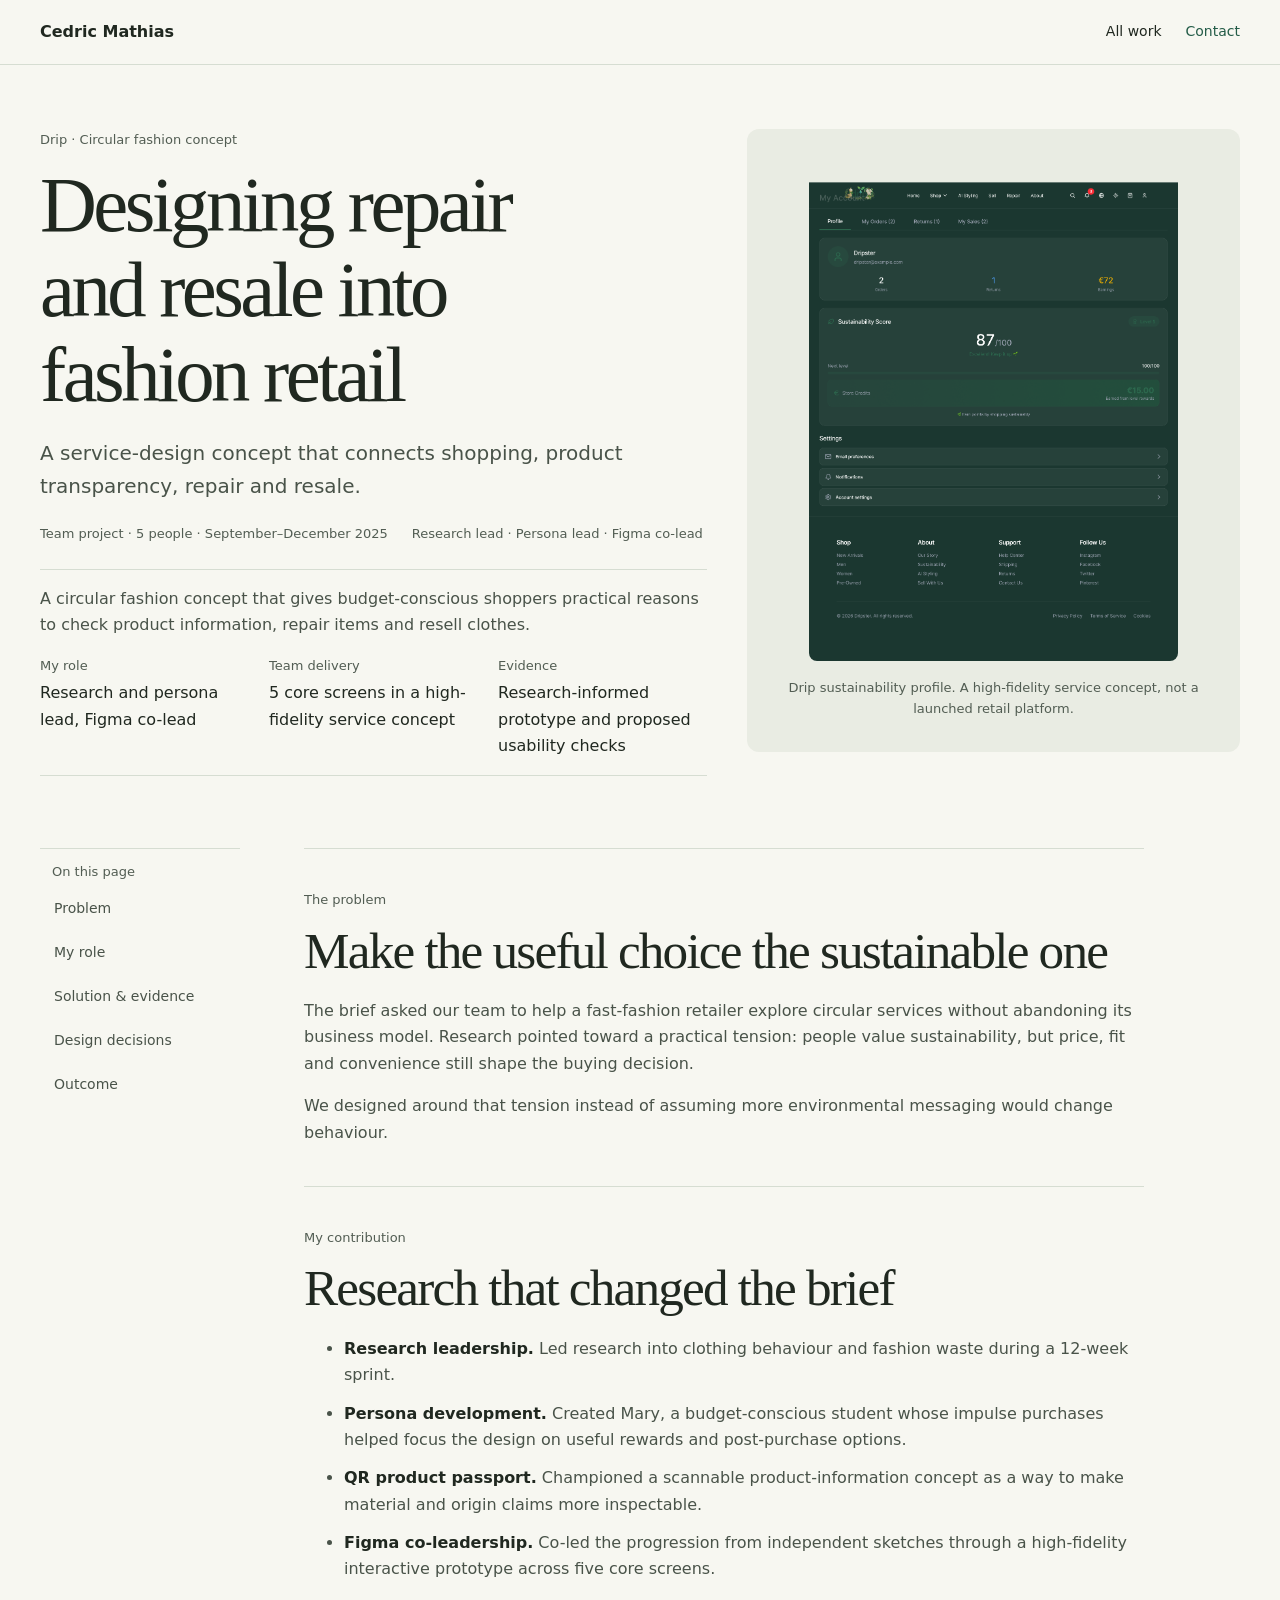
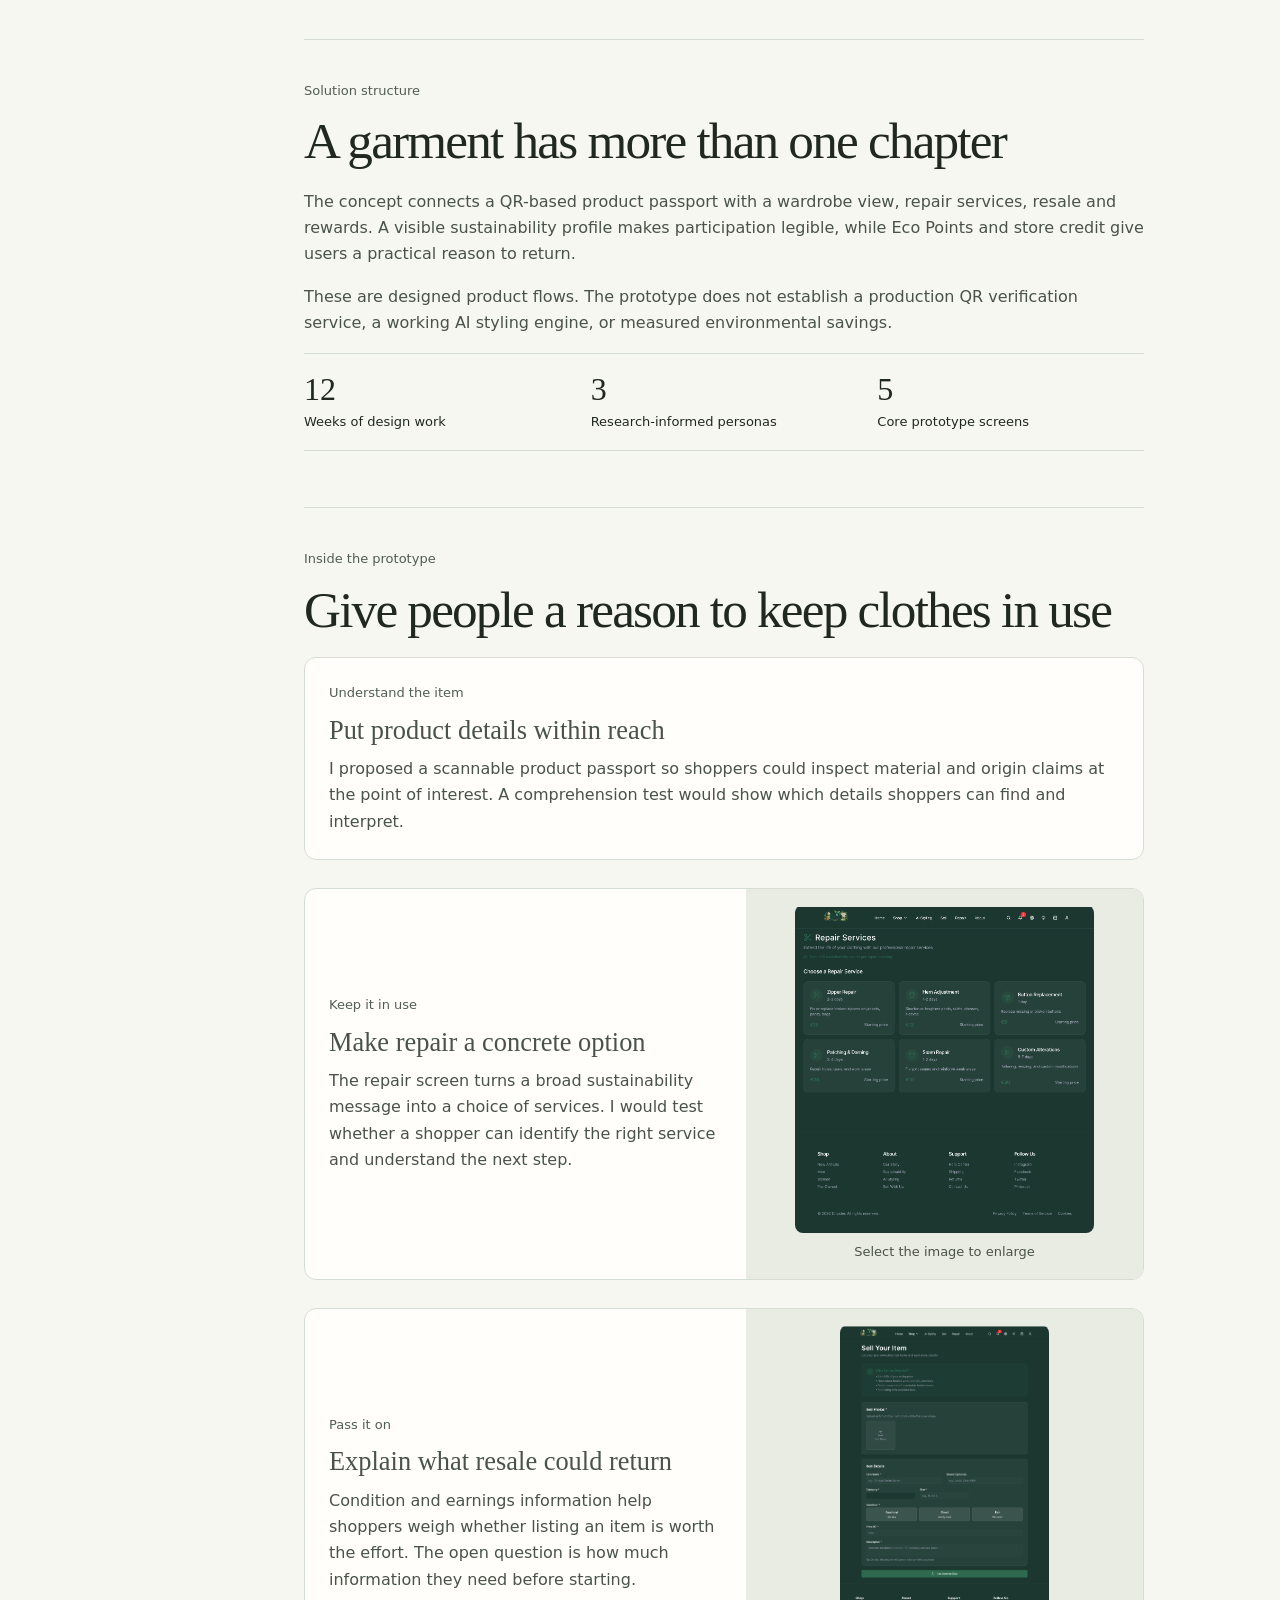
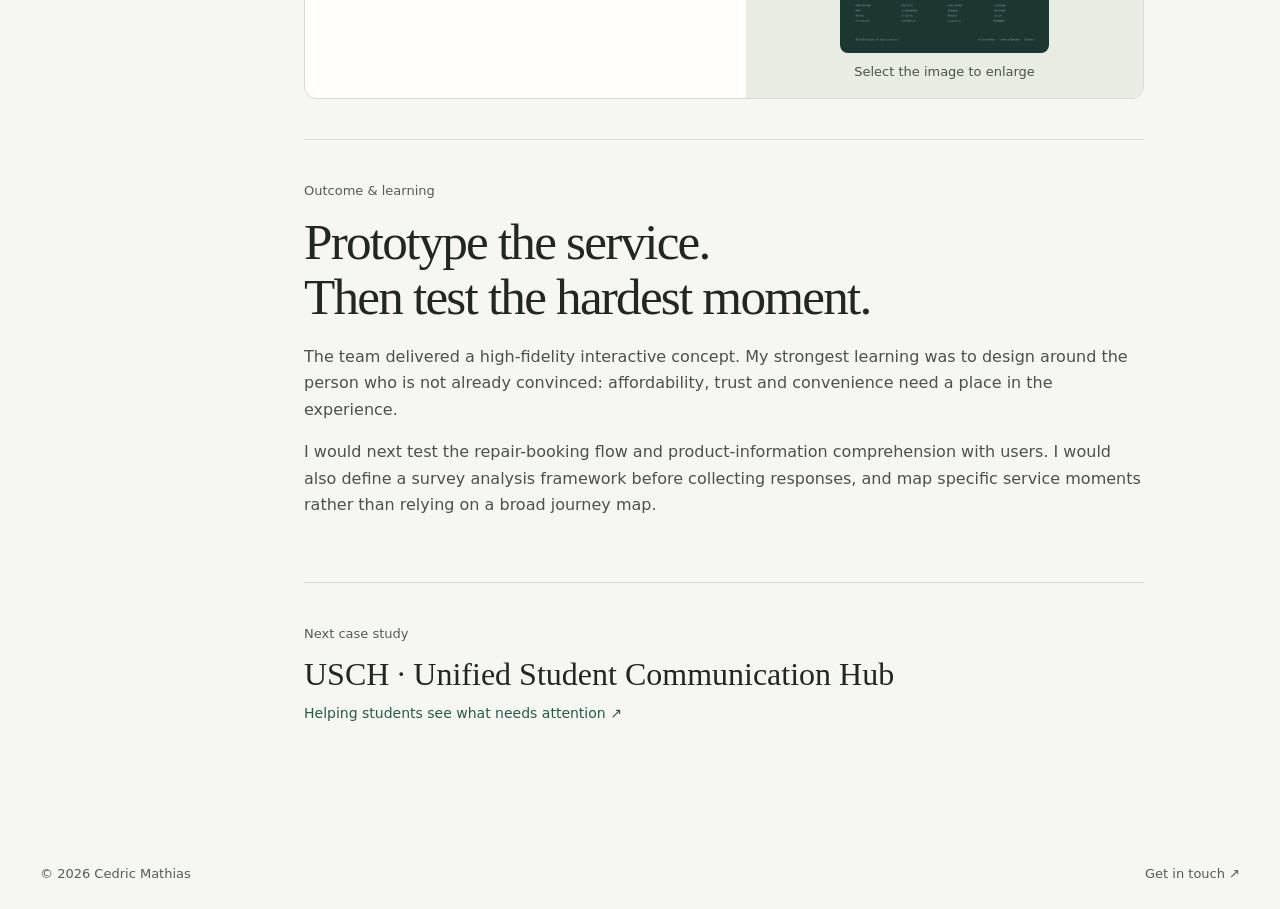
==== commit 97913d7a: "Polish portfolio typography, project previews, and navigation" ====
--- a/drip.html
+++ b/drip.html
@@ -1,8 +1,8 @@
 <!doctype html>
-<html lang="en"><head><meta charset="utf-8"><meta name="viewport" content="width=device-width,initial-scale=1"><meta name="theme-color" content="#f7f7f1"><title>Drip · Circular fashion concept | Cedric Mathias</title><meta name="description" content="A service-design concept that connects shopping, product transparency, repair and resale."><link rel="canonical" href="https://cedricmathias1.github.io/drip.html"><link rel="stylesheet" href="styles.css?v=studio"><link rel="stylesheet" href="case-studies.css?v=studio"><script src="case-study.js?v=studio" defer></script></head>
+<html lang="en"><head><meta charset="utf-8"><meta name="viewport" content="width=device-width,initial-scale=1"><meta name="theme-color" content="#f7f7f1"><title>Drip · Circular fashion concept | Cedric Mathias</title><meta name="description" content="A service-design concept that connects shopping, product transparency, repair and resale."><link rel="canonical" href="https://cedricmathias1.github.io/drip.html"><link rel="stylesheet" href="styles.css?v=portfolio-polish"><link rel="stylesheet" href="case-studies.css?v=portfolio-polish"><script src="case-study.js?v=studio" defer></script></head>
 <body class="case-page"><a class="skip" href="#main">Skip to content</a><header class="nav-shell"><nav class="nav" aria-label="Case study navigation"><a class="brand" href="index.html">Cedric Mathias</a><div class="nav-links"><a href="index.html#work">All work</a><a class="contact-link" href="index.html#contact">Contact</a></div></nav></header>
 <main id="main" class="wrap"><header class="case-hero">
-<div class="case-intro"><p class="eyebrow"><span class="folio">02</span>Drip · Circular fashion concept</p><h1>Designing repair and resale into fashion retail</h1><p class="lede">A service-design concept that connects shopping, product transparency, repair and resale.</p><div class="case-meta"><span>Team project · 5 people · September–December 2025</span><span>Research lead · Persona lead · Figma co-lead</span></div>
+<div class="case-intro"><p class="eyebrow">Drip · Circular fashion concept</p><h1>Designing repair and resale into fashion retail</h1><p class="lede">A service-design concept that connects shopping, product transparency, repair and resale.</p><div class="case-meta"><span>Team project · 5 people · September–December 2025</span><span>Research lead · Persona lead · Figma co-lead</span></div>
 <div class="case-brief" aria-label="Project at a glance">
   <p>A circular fashion concept that gives budget-conscious shoppers practical reasons to check product information, repair items and resell clothes.</p>
   <dl><div><dt>My role</dt><dd>Research and persona lead, Figma co-lead</dd></div><div><dt>Team delivery</dt><dd>5 core screens in a high-fidelity service concept</dd></div><div><dt>Evidence</dt><dd>Research-informed prototype and proposed usability checks</dd></div></dl>
@@ -16,23 +16,23 @@
   <a href="#problem">Problem</a><a href="#role">My role</a><a href="#solution">Solution &amp; evidence</a><a href="#decisions">Design decisions</a><a href="#outcome">Outcome</a>
 </nav>
 <div class="case-body">
-<section id="problem"><p class="eyebrow">01 / The problem</p><h2>Make the useful choice the sustainable one</h2><p>The brief asked our team to help a fast-fashion retailer explore circular services without abandoning its business model. Research pointed toward a practical tension: people value sustainability, but price, fit and convenience still shape the buying decision.</p><p>We designed around that tension instead of assuming more environmental messaging would change behaviour.</p></section>
-<section id="role"><p class="eyebrow">02 / My contribution</p><h2>Research that changed the brief</h2><ul><li><strong>Research leadership.</strong> Led research into clothing behaviour and fashion waste during a 12-week sprint.</li><li><strong>Persona development.</strong> Created Mary, a budget-conscious student whose impulse purchases helped focus the design on useful rewards and post-purchase options.</li><li><strong>QR product passport.</strong> Championed a scannable product-information concept as a way to make material and origin claims more inspectable.</li><li><strong>Figma co-leadership.</strong> Co-led the progression from independent sketches through a high-fidelity interactive prototype across five core screens.</li></ul></section>
-<section id="solution"><p class="eyebrow">03 / Solution structure</p><h2>A garment has more than one chapter</h2><p>The concept connects a QR-based product passport with a wardrobe view, repair services, resale and rewards. A visible sustainability profile makes participation legible, while Eco Points and store credit give users a practical reason to return.</p><p>These are designed product flows. The prototype does not establish a production QR verification service, a working AI styling engine, or measured environmental savings.</p><div class="callouts"><div><strong>12</strong><span>Weeks of design work</span></div><div><strong>3</strong><span>Research-informed personas</span></div><div><strong>5</strong><span>Core prototype screens</span></div></div></section>
+<section id="problem"><p class="eyebrow">The problem</p><h2>Make the useful choice the sustainable one</h2><p>The brief asked our team to help a fast-fashion retailer explore circular services without abandoning its business model. Research pointed toward a practical tension: people value sustainability, but price, fit and convenience still shape the buying decision.</p><p>We designed around that tension instead of assuming more environmental messaging would change behaviour.</p></section>
+<section id="role"><p class="eyebrow">My contribution</p><h2>Research that changed the brief</h2><ul><li><strong>Research leadership.</strong> Led research into clothing behaviour and fashion waste during a 12-week sprint.</li><li><strong>Persona development.</strong> Created Mary, a budget-conscious student whose impulse purchases helped focus the design on useful rewards and post-purchase options.</li><li><strong>QR product passport.</strong> Championed a scannable product-information concept as a way to make material and origin claims more inspectable.</li><li><strong>Figma co-leadership.</strong> Co-led the progression from independent sketches through a high-fidelity interactive prototype across five core screens.</li></ul></section>
+<section id="solution"><p class="eyebrow">Solution structure</p><h2>A garment has more than one chapter</h2><p>The concept connects a QR-based product passport with a wardrobe view, repair services, resale and rewards. A visible sustainability profile makes participation legible, while Eco Points and store credit give users a practical reason to return.</p><p>These are designed product flows. The prototype does not establish a production QR verification service, a working AI styling engine, or measured environmental savings.</p><div class="callouts"><div><strong>12</strong><span>Weeks of design work</span></div><div><strong>3</strong><span>Research-informed personas</span></div><div><strong>5</strong><span>Core prototype screens</span></div></div></section>
 
 <section class="case-decisions" id="decisions" aria-labelledby="decisions-title">
   <p class="eyebrow">Inside the prototype</p>
   <h2 id="decisions-title">Give people a reason to keep clothes in use</h2>
   <ol class="decision-grid"><li class="decision-card">
-  <div class="decision-copy"><p class="eyebrow">01 / Understand the item</p><h3>Put product details within reach</h3><p>I proposed a scannable product passport so shoppers could inspect material and origin claims at the point of interest. A comprehension test would show which details shoppers can find and interpret.</p></div>
+  <div class="decision-copy"><p class="eyebrow">Understand the item</p><h3>Put product details within reach</h3><p>I proposed a scannable product passport so shoppers could inspect material and origin claims at the point of interest. A comprehension test would show which details shoppers can find and interpret.</p></div>
 
 </li><li class="decision-card">
-  <div class="decision-copy"><p class="eyebrow">02 / Keep it in use</p><h3>Make repair a concrete option</h3><p>The repair screen turns a broad sustainability message into a choice of services. I would test whether a shopper can identify the right service and understand the next step.</p></div>
+  <div class="decision-copy"><p class="eyebrow">Keep it in use</p><h3>Make repair a concrete option</h3><p>The repair screen turns a broad sustainability message into a choice of services. I would test whether a shopper can identify the right service and understand the next step.</p></div>
   <figure class="decision-visual"><a href="images/drip-repair.png"><img src="images/drip-repair.png" alt="Drip prototype showing repair services" loading="lazy" decoding="async"></a><figcaption>Select the image to enlarge</figcaption></figure>
 </li><li class="decision-card">
-  <div class="decision-copy"><p class="eyebrow">03 / Pass it on</p><h3>Explain what resale could return</h3><p>Condition and earnings information help shoppers weigh whether listing an item is worth the effort. The open question is how much information they need before starting.</p></div>
+  <div class="decision-copy"><p class="eyebrow">Pass it on</p><h3>Explain what resale could return</h3><p>Condition and earnings information help shoppers weigh whether listing an item is worth the effort. The open question is how much information they need before starting.</p></div>
   <figure class="decision-visual"><a href="images/drip-sell.png"><img src="images/drip-sell.png" alt="Drip resale prototype showing garment condition and earnings information" loading="lazy" decoding="async"></a><figcaption>Select the image to enlarge</figcaption></figure>
 </li></ol>
 </section>
-<section id="outcome"><p class="eyebrow">04 / Outcome & learning</p><h2>Prototype the service.<br>Then test the hardest moment.</h2><p>The team delivered a high-fidelity interactive concept. My strongest learning was to design around the person who is not already convinced: affordability, trust and convenience need a place in the experience.</p><p>I would next test the repair-booking flow and product-information comprehension with users. I would also define a survey analysis framework before collecting responses, and map specific service moments rather than relying on a broad journey map.</p></section><aside class="case-next"><p class="eyebrow">Next case study</p><h3>USCH · Unified Student Communication Hub</h3><a class="text-link" href="usch.html">Helping students see what needs attention ↗︎</a></aside></div></div></main>
+<section id="outcome"><p class="eyebrow">Outcome & learning</p><h2>Prototype the service.<br>Then test the hardest moment.</h2><p>The team delivered a high-fidelity interactive concept. My strongest learning was to design around the person who is not already convinced: affordability, trust and convenience need a place in the experience.</p><p>I would next test the repair-booking flow and product-information comprehension with users. I would also define a survey analysis framework before collecting responses, and map specific service moments rather than relying on a broad journey map.</p></section><aside class="case-next"><p class="eyebrow">Next case study</p><h3>USCH · Unified Student Communication Hub</h3><a class="text-link" href="usch.html">Helping students see what needs attention ↗︎</a></aside></div></div></main>
 <footer class="wrap footer"><span>© 2026 Cedric Mathias</span><a href="index.html#contact">Get in touch ↗︎</a></footer></body></html>
--- a/styles.css
+++ b/styles.css
@@ -1,4 +1,4 @@
-/* Design pass informed by Unslop by Damir Sokolovsky (heydamir.design/unslop). */
+/* Design pass informed by Unslop by Damir Sokolovsky (@heydamir, https://heydamir.design/unslop), CC BY 4.0. */
 :root {
   color-scheme: light;
   --paper: #f7f7f1;
@@ -13,6 +13,7 @@
   --sans: system-ui, sans-serif;
   --serif: Georgia, "Times New Roman", serif;
   --radius: 8px;
+  --panel-radius: 12px;
 }
 * { box-sizing: border-box; }
 html { scroll-padding-top: 24px; }
@@ -29,17 +30,16 @@
 :focus-visible { outline: 2px solid var(--accent); outline-offset: 4px; }
 ::selection { background: var(--accent); color: white; }
 .wrap, .nav { width: min(1200px, calc(100% - 64px)); margin-inline: auto; }
-.section { padding-block: 96px; }
+.section { padding-block: 80px; }
+.section + .section:not(.contact) { border-top: 1px solid var(--line); }
 .eyebrow, .availability, .caption, .fine-print { font-size: .8125rem; color: var(--muted); }
 .eyebrow { margin-bottom: 12px; }
-.folio { display: inline-block; margin-right: 8px; color: var(--accent); font-variant-numeric: tabular-nums; }
-.folio::after { content: " /"; color: var(--muted); }
 .lede { margin-top: 20px; max-width: 60ch; font-size: clamp(1.05rem, 1.6vw, 1.25rem); }
 .skip { position: fixed; z-index: 3; top: 8px; left: 8px; padding: 12px; background: var(--surface); transform: translateY(-150%); }
 .skip:focus { transform: none; }
 .nav-shell { background: var(--paper); border-bottom: 1px solid var(--line); }
 .nav, .nav-links { display: flex; align-items: center; justify-content: space-between; gap: 24px; }
-.nav { min-height: 68px; }
+.nav { min-height: 64px; }
 .brand { font-weight: 600; }
 .nav-links a, .text-link { display: inline-flex; align-items: center; gap: 8px; min-height: 44px; font-size: .875rem; }
 .nav-links a:hover, .text-link:hover, .footer a:hover { text-decoration: underline; text-underline-offset: 4px; }
@@ -52,7 +52,9 @@
 .approach { display: grid; grid-template-columns: repeat(3, minmax(0, 1fr)); gap: 32px; margin-top: 32px; }
 .approach article { padding-top: 20px; border-top: 1px solid var(--line); }
 .approach h3 { margin-bottom: 12px; font-size: 1.65rem; }
-.about { display: grid; grid-template-columns: 1fr 1.3fr; gap: 48px; border-top: 1px solid var(--line); }
+.about { display: grid; grid-template-columns: minmax(0, .7fr) minmax(0, 1.3fr); gap: 32px 48px; align-items: start; }
+.about h2 { grid-column: 1 / -1; }
+.about > div { max-width: 60ch; }
 .about p + p { margin-top: 16px; }
 .stack, .skill-pills { display: flex; flex-wrap: wrap; gap: 8px 16px; margin-block: 20px 12px; font-size: .8125rem; color: var(--muted); }
 .stack span, .skill-pills span { border-bottom: 1px solid var(--line); padding-bottom: 4px; }
@@ -64,7 +66,7 @@
 .footer { display: flex; justify-content: space-between; flex-wrap: wrap; gap: 16px; padding-block: 24px; color: var(--muted); font-size: .8125rem; }
 @media (max-width: 720px) {
   .wrap, .nav { width: calc(100% - 40px); }
-  .section { padding-block: 56px; }
+  .section { padding-block: 48px; }
   .about, .approach { grid-template-columns: 1fr; gap: 24px; }
 }
 @media (max-width: 520px) {
@@ -76,3 +78,7 @@
   body { background: white; color: black; }
   .section { padding-block: 24px; }
 }
+
+.about-portrait { max-width: 300px; }
+.about-portrait img { width: 100%; aspect-ratio: 4 / 5; object-fit: cover; object-position: center 25%; border-radius: 8px; }
+.about-portrait figcaption { margin-top: 8px; color: var(--muted); font-size: .8125rem; }
--- a/case-studies.css
+++ b/case-studies.css
@@ -1,23 +1,22 @@
 .case-hero { padding-block: 64px 32px; }
 .case-hero h1 { max-width: 15ch; }
 .case-meta { display: flex; flex-wrap: wrap; gap: 8px 24px; margin-top: 20px; color: var(--muted); font-size: .8125rem; }
-.case-brief { max-width: 900px; margin-top: 24px; padding: 24px; border: 1px solid var(--line); border-radius: 12px; background: var(--surface); }
+.case-brief { max-width: 900px; margin-top: 24px; padding-block: 16px; border-block: 1px solid var(--line); }
 .case-brief dl, .callouts { display: grid; grid-template-columns: repeat(3, minmax(0, 1fr)); gap: 20px; }
-.case-brief dl { margin: 20px 0 0; }
+.case-brief dl { margin: 16px 0 0; }
 .case-brief dt { color: var(--muted); font-size: .8125rem; }
 .case-brief dd { margin: 4px 0 0; }
-.case-layout { display: grid; grid-template-columns: 200px minmax(0, 840px); gap: clamp(24px, 5vw, 80px); margin-block: 40px; }
+.case-layout { display: grid; grid-template-columns: minmax(152px, 200px) minmax(0, 840px); gap: clamp(24px, 5vw, 64px); margin-block: 40px; }
 .case-jumps { position: sticky; top: 24px; align-self: start; display: grid; padding-block: 12px; border-top: 1px solid var(--line); }
 .case-jumps p { margin: 0 0 4px 12px; color: var(--muted); font-size: .8125rem; }
 .case-jumps a { display: flex; align-items: center; min-height: 44px; padding-inline: 12px; color: var(--secondary); font-size: .875rem; border-left: 2px solid transparent; }
 .case-jumps a:hover, .case-jumps a[aria-current] { color: var(--accent); background: var(--board); }
 .case-jumps a[aria-current] { border-left-color: var(--accent); }
-.case-figure { display: grid; place-items: center; padding: 32px; background: var(--board); border-radius: 12px; }
-.case-figure img { max-height: 600px; width: auto; object-fit: contain; border-radius: 8px; }
+.case-figure { display: grid; place-items: center; padding: 32px; background: var(--board); border-radius: var(--panel-radius); }
+.case-figure img { max-height: 500px; width: auto; object-fit: contain; border-radius: 8px; }
 .case-figure.wide img { width: 100%; max-height: none; }
-.caption { margin-block: 12px 40px; }
 .case-body { min-width: 0; }
-.case-body section, .case-next { padding-block: 32px; border-top: 1px solid var(--line); }
+.case-body section, .case-next { padding-block: 40px; border-top: 1px solid var(--line); }
 .case-body h2 { margin-bottom: 20px; font-size: clamp(1.85rem, 4vw, 3.25rem); }
 .case-body p + p { margin-top: 16px; }
 .case-body li { color: var(--secondary); }
@@ -27,7 +26,7 @@
 .callouts strong { display: block; font: 400 2rem/1.2 var(--serif); font-variant-numeric: tabular-nums; }
 .callouts span { font-size: .8125rem; }
 .decision-grid { display: grid; gap: 16px; margin: 20px 0 0; padding: 0; list-style: none; }
-.decision-grid > li { display: grid; margin: 0; border: 1px solid var(--line); border-radius: 12px; background: var(--surface); }
+.decision-grid > li { display: grid; margin: 0; border: 1px solid var(--line); border-radius: var(--panel-radius); background: var(--surface); }
 .decision-copy { align-self: center; padding: 24px; }
 .decision-copy h3 { font-size: 1.65rem; margin-bottom: 12px; }
 .decision-visual { padding: 16px; text-align: center; background: var(--board); border-radius: 0 0 11px 11px; }
@@ -45,7 +44,7 @@
   .case-figure { padding: 16px; }
 }
 
-.screen-dialog { width: min(780px, calc(100% - 32px)); max-height: calc(100dvh - 32px); padding: 0; border: 1px solid var(--line); border-radius: 12px; background: var(--surface); color: var(--ink); overscroll-behavior: contain; }
+.screen-dialog { width: min(780px, calc(100% - 32px)); max-height: calc(100dvh - 32px); padding: 0; border: 1px solid var(--line); border-radius: var(--panel-radius); background: var(--surface); color: var(--ink); overscroll-behavior: contain; }
 .screen-dialog::backdrop { background: #202820bb; }
 .screen-dialog header { position: sticky; top: 0; display: flex; align-items: center; justify-content: space-between; gap: 12px; padding: 8px 16px; border-bottom: 1px solid var(--line); background: var(--surface); }
 .screen-dialog header span { color: var(--secondary); font-size: .875rem; }
@@ -73,8 +72,6 @@
   .case-hero:has(.case-figure.wide) .case-intro { max-width: 920px; }
 }
 .case-figure { align-content: start; gap: 16px; }
-.case-figure img { max-height: 500px; }
-.case-figure.wide img { max-height: none; }
 .case-figure .caption { margin: 0; max-width: 54ch; text-align: center; }
 @media (max-width: 900px) {
   .case-figure { margin-top: 24px; }
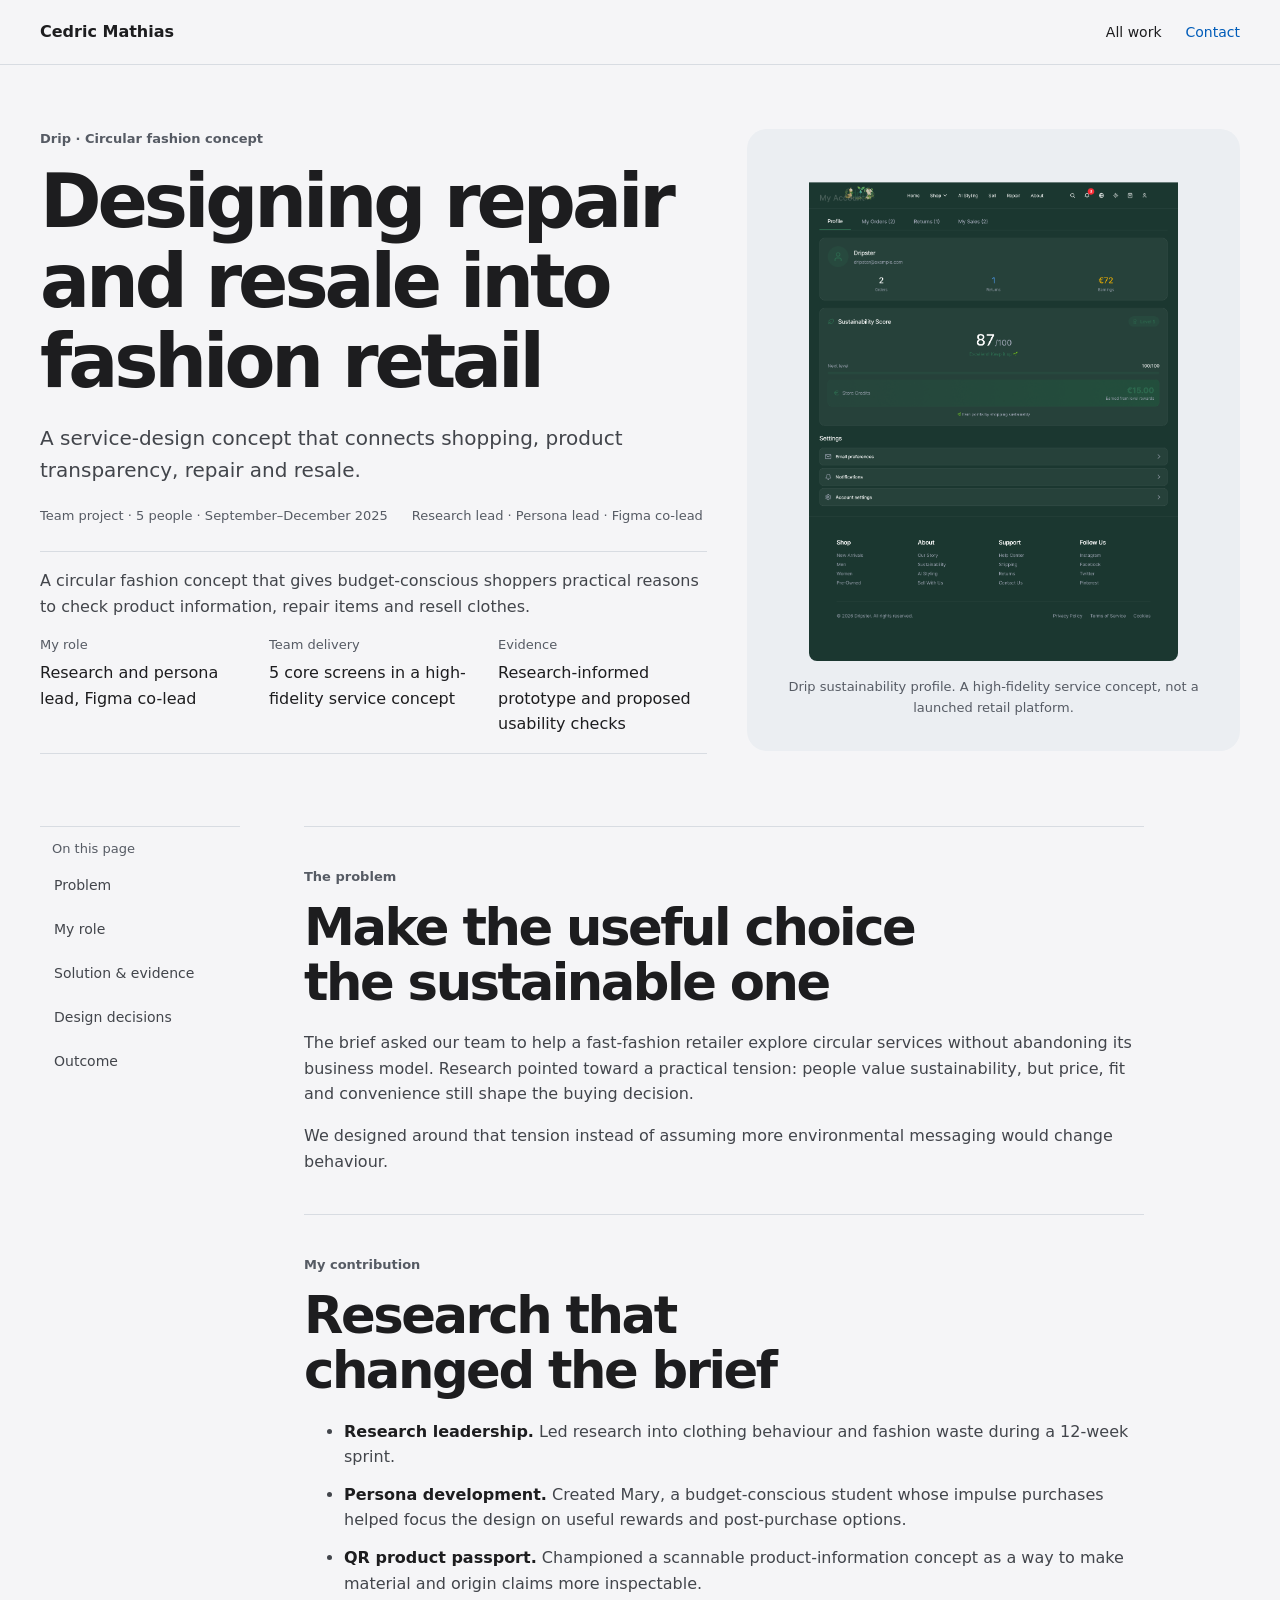
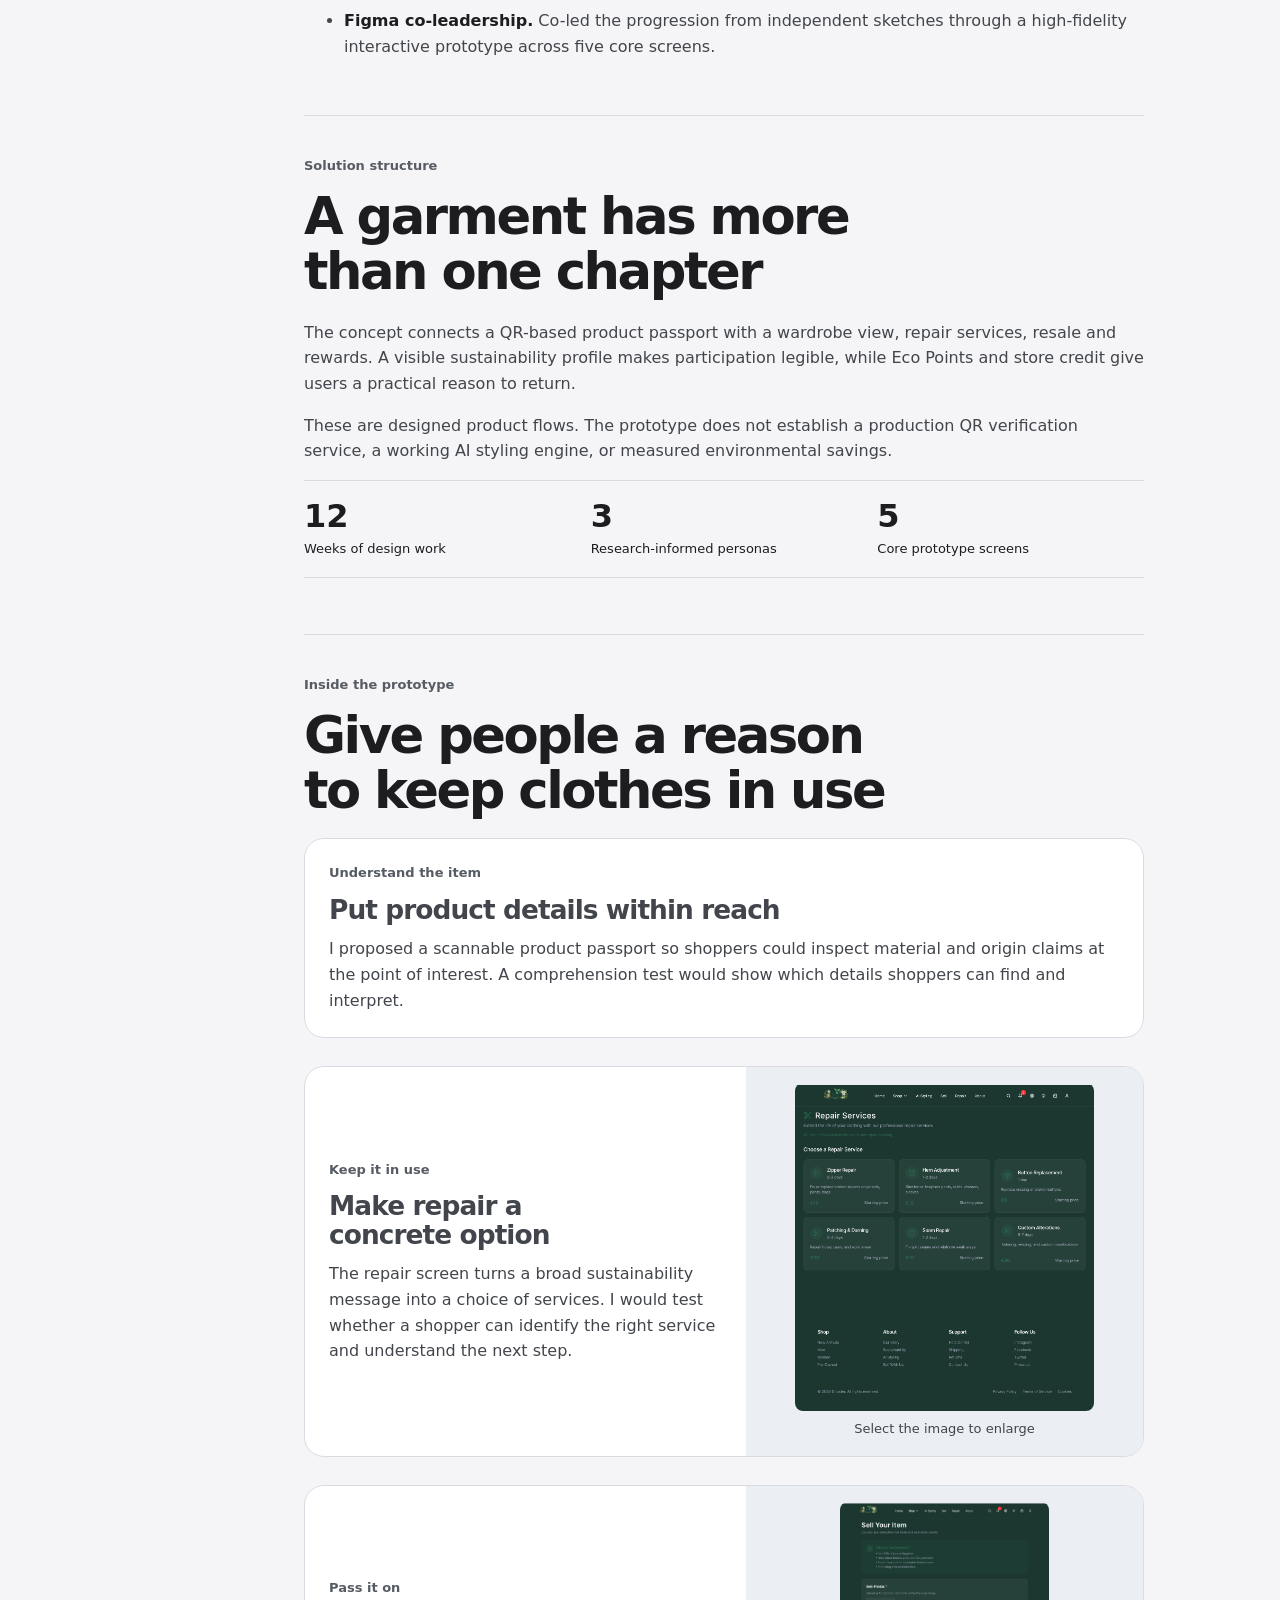
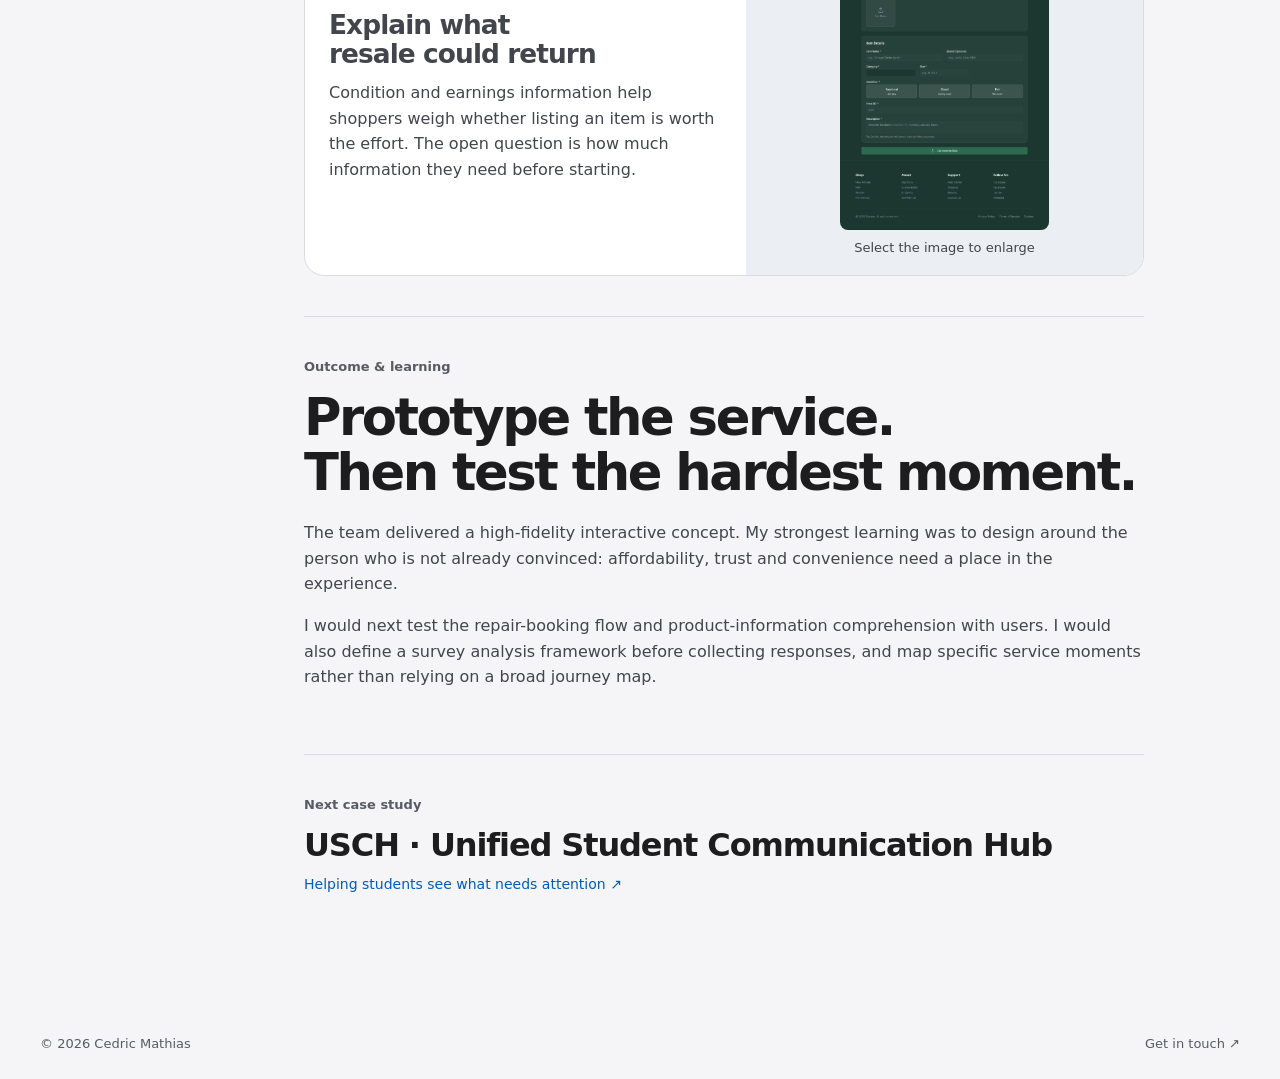
==== commit 73eec7c0: "Redesign portfolio with Apple-inspired type and recruiter-focused evidence" ====
--- a/drip.html
+++ b/drip.html
@@ -1,5 +1,5 @@
 <!doctype html>
-<html lang="en"><head><meta charset="utf-8"><meta name="viewport" content="width=device-width,initial-scale=1"><meta name="theme-color" content="#f7f7f1"><title>Drip · Circular fashion concept | Cedric Mathias</title><meta name="description" content="A service-design concept that connects shopping, product transparency, repair and resale."><link rel="canonical" href="https://cedricmathias1.github.io/drip.html"><link rel="stylesheet" href="styles.css?v=portfolio-polish"><link rel="stylesheet" href="case-studies.css?v=portfolio-polish"><script src="case-study.js?v=studio" defer></script></head>
+<html lang="en"><head><meta charset="utf-8"><meta name="viewport" content="width=device-width,initial-scale=1"><meta name="theme-color" content="#f5f5f7"><title>Drip · Circular fashion concept | Cedric Mathias</title><meta name="description" content="A service-design concept that connects shopping, product transparency, repair and resale."><link rel="canonical" href="https://cedricmathias1.github.io/drip.html"><link rel="stylesheet" href="styles.css?v=design-refresh"><link rel="stylesheet" href="case-studies.css?v=design-refresh"><script src="case-study.js?v=studio" defer></script></head>
 <body class="case-page"><a class="skip" href="#main">Skip to content</a><header class="nav-shell"><nav class="nav" aria-label="Case study navigation"><a class="brand" href="index.html">Cedric Mathias</a><div class="nav-links"><a href="index.html#work">All work</a><a class="contact-link" href="index.html#contact">Contact</a></div></nav></header>
 <main id="main" class="wrap"><header class="case-hero">
 <div class="case-intro"><p class="eyebrow">Drip · Circular fashion concept</p><h1>Designing repair and resale into fashion retail</h1><p class="lede">A service-design concept that connects shopping, product transparency, repair and resale.</p><div class="case-meta"><span>Team project · 5 people · September–December 2025</span><span>Research lead · Persona lead · Figma co-lead</span></div>
--- a/styles.css
+++ b/styles.css
@@ -1,52 +1,59 @@
 /* Design pass informed by Unslop by Damir Sokolovsky (@heydamir, https://heydamir.design/unslop), CC BY 4.0. */
 :root {
   color-scheme: light;
-  --paper: #f7f7f1;
-  --surface: #fffefa;
-  --board: #e9ece3;
-  --ink: #202820;
-  --secondary: #495349;
-  --muted: #525d53;
-  --line: #d6ddd2;
-  --accent: #245c48;
+  --paper: #f5f5f7;
+  --surface: #fff;
+  --board: #ebeef2;
+  --ink: #1d1d1f;
+  --secondary: #42454b;
+  --muted: #565b64;
+  --line: #d8dce2;
+  --accent: #005cb9;
+  --accent-hover: #00458e;
+  --night: #101318;
+  --night-ink: #f5f7fa;
+  --night-muted: #bdc6d3;
+  --night-accent: #9dcdff;
   --ease: cubic-bezier(.22, 1, .36, 1);
-  --sans: system-ui, sans-serif;
-  --serif: Georgia, "Times New Roman", serif;
+  --sans: -apple-system, BlinkMacSystemFont, "Segoe UI", system-ui, sans-serif;
   --radius: 8px;
-  --panel-radius: 12px;
+  --panel-radius: 20px;
 }
 * { box-sizing: border-box; }
 html { scroll-padding-top: 24px; }
-body { margin: 0; background: var(--paper); color: var(--ink); font: 400 16px/1.65 var(--sans); }
+body { margin: 0; background: var(--paper); color: var(--ink); font: 400 16px/1.6 var(--sans); }
 [hidden] { display: none !important; }
 a { color: inherit; text-decoration: none; }
 button { font: inherit; }
 img { display: block; max-width: 100%; height: auto; }
 h1, h2, h3, p, figure { margin: 0; }
-h1, h2, h3 { font: 400 2rem/1.08 var(--serif); text-wrap: balance; }
-h1 { font-size: clamp(2.75rem, 6.15vw, 5.5rem); letter-spacing: -.045em; }
-h2 { font-size: clamp(2.25rem, 4.5vw, 4rem); letter-spacing: -.035em; }
+h1, h2, h3 { font: 600 2rem/1.08 var(--sans); letter-spacing: -.035em; text-wrap: balance; }
+h1 { font-size: clamp(2.5rem, 5.8vw, 5.25rem); letter-spacing: -.055em; }
+h2 { font-size: clamp(2.25rem, 4.5vw, 4rem); letter-spacing: -.048em; }
 p { color: var(--secondary); }
 :focus-visible { outline: 2px solid var(--accent); outline-offset: 4px; }
 ::selection { background: var(--accent); color: white; }
 .wrap, .nav { width: min(1200px, calc(100% - 64px)); margin-inline: auto; }
-.section { padding-block: 80px; }
+.section { padding-block: 96px; }
 .section + .section:not(.contact) { border-top: 1px solid var(--line); }
 .eyebrow, .availability, .caption, .fine-print { font-size: .8125rem; color: var(--muted); }
-.eyebrow { margin-bottom: 12px; }
+.eyebrow { margin-bottom: 12px; font-weight: 600; }
 .lede { margin-top: 20px; max-width: 60ch; font-size: clamp(1.05rem, 1.6vw, 1.25rem); }
-.skip { position: fixed; z-index: 3; top: 8px; left: 8px; padding: 12px; background: var(--surface); transform: translateY(-150%); }
+.skip { position: fixed; z-index: 3; top: 8px; left: 8px; padding: 12px; background: var(--surface); color: var(--ink); transform: translateY(-150%); }
 .skip:focus { transform: none; }
 .nav-shell { background: var(--paper); border-bottom: 1px solid var(--line); }
 .nav, .nav-links { display: flex; align-items: center; justify-content: space-between; gap: 24px; }
 .nav { min-height: 64px; }
+.nav-shell:has(+ main .hero) { background: var(--night); color: var(--night-ink); border-color: #ffffff20; }
+.nav-shell:has(+ main .hero) .contact-link { color: var(--night-accent); }
+.nav-shell:has(+ main .hero) :focus-visible { outline-color: var(--night-accent); }
 .brand { font-weight: 600; }
 .nav-links a, .text-link { display: inline-flex; align-items: center; gap: 8px; min-height: 44px; font-size: .875rem; }
 .nav-links a:hover, .text-link:hover, .footer a:hover { text-decoration: underline; text-underline-offset: 4px; }
 .text-link, .contact-link { color: var(--accent); }
 .actions { display: flex; align-items: center; flex-wrap: wrap; gap: 16px; margin-top: 24px; }
-.button { display: inline-flex; justify-content: center; align-items: center; gap: 8px; min-height: 48px; padding: 8px 16px; border: 1px solid transparent; border-radius: var(--radius); background: var(--accent); color: white; font-size: .875rem; }
-.button:hover { background: #194533; }
+.button { display: inline-flex; justify-content: center; align-items: center; gap: 8px; min-height: 48px; padding: 8px 16px; border: 1px solid transparent; border-radius: var(--radius); background: var(--accent); color: white; font-size: .9375rem; font-weight: 500; }
+.button:hover { background: var(--accent-hover); }
 .button.secondary { color: var(--ink); background: var(--surface); border-color: var(--line); }
 .button.secondary:hover { background: var(--board); }
 .approach { display: grid; grid-template-columns: repeat(3, minmax(0, 1fr)); gap: 32px; margin-top: 32px; }
@@ -58,15 +65,16 @@
 .about p + p { margin-top: 16px; }
 .stack, .skill-pills { display: flex; flex-wrap: wrap; gap: 8px 16px; margin-block: 20px 12px; font-size: .8125rem; color: var(--muted); }
 .stack span, .skill-pills span { border-bottom: 1px solid var(--line); padding-bottom: 4px; }
-.contact { background: #1f352b; color: #fffefa; }
-.contact .lede { color: #e1ebe2; }
-.contact .button:not(.secondary) { background: #dce9da; color: #1f352b; }
-.contact .button:not(.secondary):hover { background: #c7dcc6; }
+.contact { background: var(--night); color: var(--night-ink); }
+.contact .lede { color: var(--night-muted); }
+.contact .text-link { color: var(--night-accent); }
+.contact .button:not(.secondary) { background: var(--night-accent); color: var(--night); }
+.contact .button:not(.secondary):hover { background: #c1dfff; }
 .contact :focus-visible { outline-color: white; }
 .footer { display: flex; justify-content: space-between; flex-wrap: wrap; gap: 16px; padding-block: 24px; color: var(--muted); font-size: .8125rem; }
 @media (max-width: 720px) {
   .wrap, .nav { width: calc(100% - 40px); }
-  .section { padding-block: 48px; }
+  .section { padding-block: 56px; }
   .about, .approach { grid-template-columns: 1fr; gap: 24px; }
 }
 @media (max-width: 520px) {
--- a/case-studies.css
+++ b/case-studies.css
@@ -1,5 +1,6 @@
 .case-hero { padding-block: 64px 32px; }
-.case-hero h1 { max-width: 15ch; }
+.case-hero h1 { max-width: 17ch; text-wrap: pretty; }
+.case-intro .lede { max-width: 46ch; }
 .case-meta { display: flex; flex-wrap: wrap; gap: 8px 24px; margin-top: 20px; color: var(--muted); font-size: .8125rem; }
 .case-brief { max-width: 900px; margin-top: 24px; padding-block: 16px; border-block: 1px solid var(--line); }
 .case-brief dl, .callouts { display: grid; grid-template-columns: repeat(3, minmax(0, 1fr)); gap: 20px; }
@@ -23,20 +24,20 @@
 .case-body li + li { margin-top: 12px; }
 .case-body strong { color: var(--ink); }
 .callouts { padding-block: 16px; margin-block: 16px; border-block: 1px solid var(--line); }
-.callouts strong { display: block; font: 400 2rem/1.2 var(--serif); font-variant-numeric: tabular-nums; }
+.callouts strong { display: block; font: 600 2rem/1.2 var(--sans); font-variant-numeric: tabular-nums; }
 .callouts span { font-size: .8125rem; }
 .decision-grid { display: grid; gap: 16px; margin: 20px 0 0; padding: 0; list-style: none; }
 .decision-grid > li { display: grid; margin: 0; border: 1px solid var(--line); border-radius: var(--panel-radius); background: var(--surface); }
 .decision-copy { align-self: center; padding: 24px; }
 .decision-copy h3 { font-size: 1.65rem; margin-bottom: 12px; }
-.decision-visual { padding: 16px; text-align: center; background: var(--board); border-radius: 0 0 11px 11px; }
+.decision-visual { padding: 16px; text-align: center; background: var(--board); border-radius: 0 0 calc(var(--panel-radius) - 1px) calc(var(--panel-radius) - 1px); }
 .decision-visual a { display: block; }
 .decision-visual img { margin-inline: auto; max-height: 328px; object-fit: contain; border-radius: 8px; }
 .decision-visual figcaption { margin-top: 8px; font-size: .8125rem; }
 .case-next { margin-block: 24px; }
 @media (min-width: 701px) {
   .decision-grid > li:has(.decision-visual) { grid-template-columns: minmax(0, 1fr) minmax(0, .9fr); }
-  .decision-visual { border-radius: 0 11px 11px 0; }
+  .decision-visual { border-radius: 0 calc(var(--panel-radius) - 1px) calc(var(--panel-radius) - 1px) 0; }
 }
 @media (max-width: 540px) {
   .case-hero { padding-top: 40px; }
